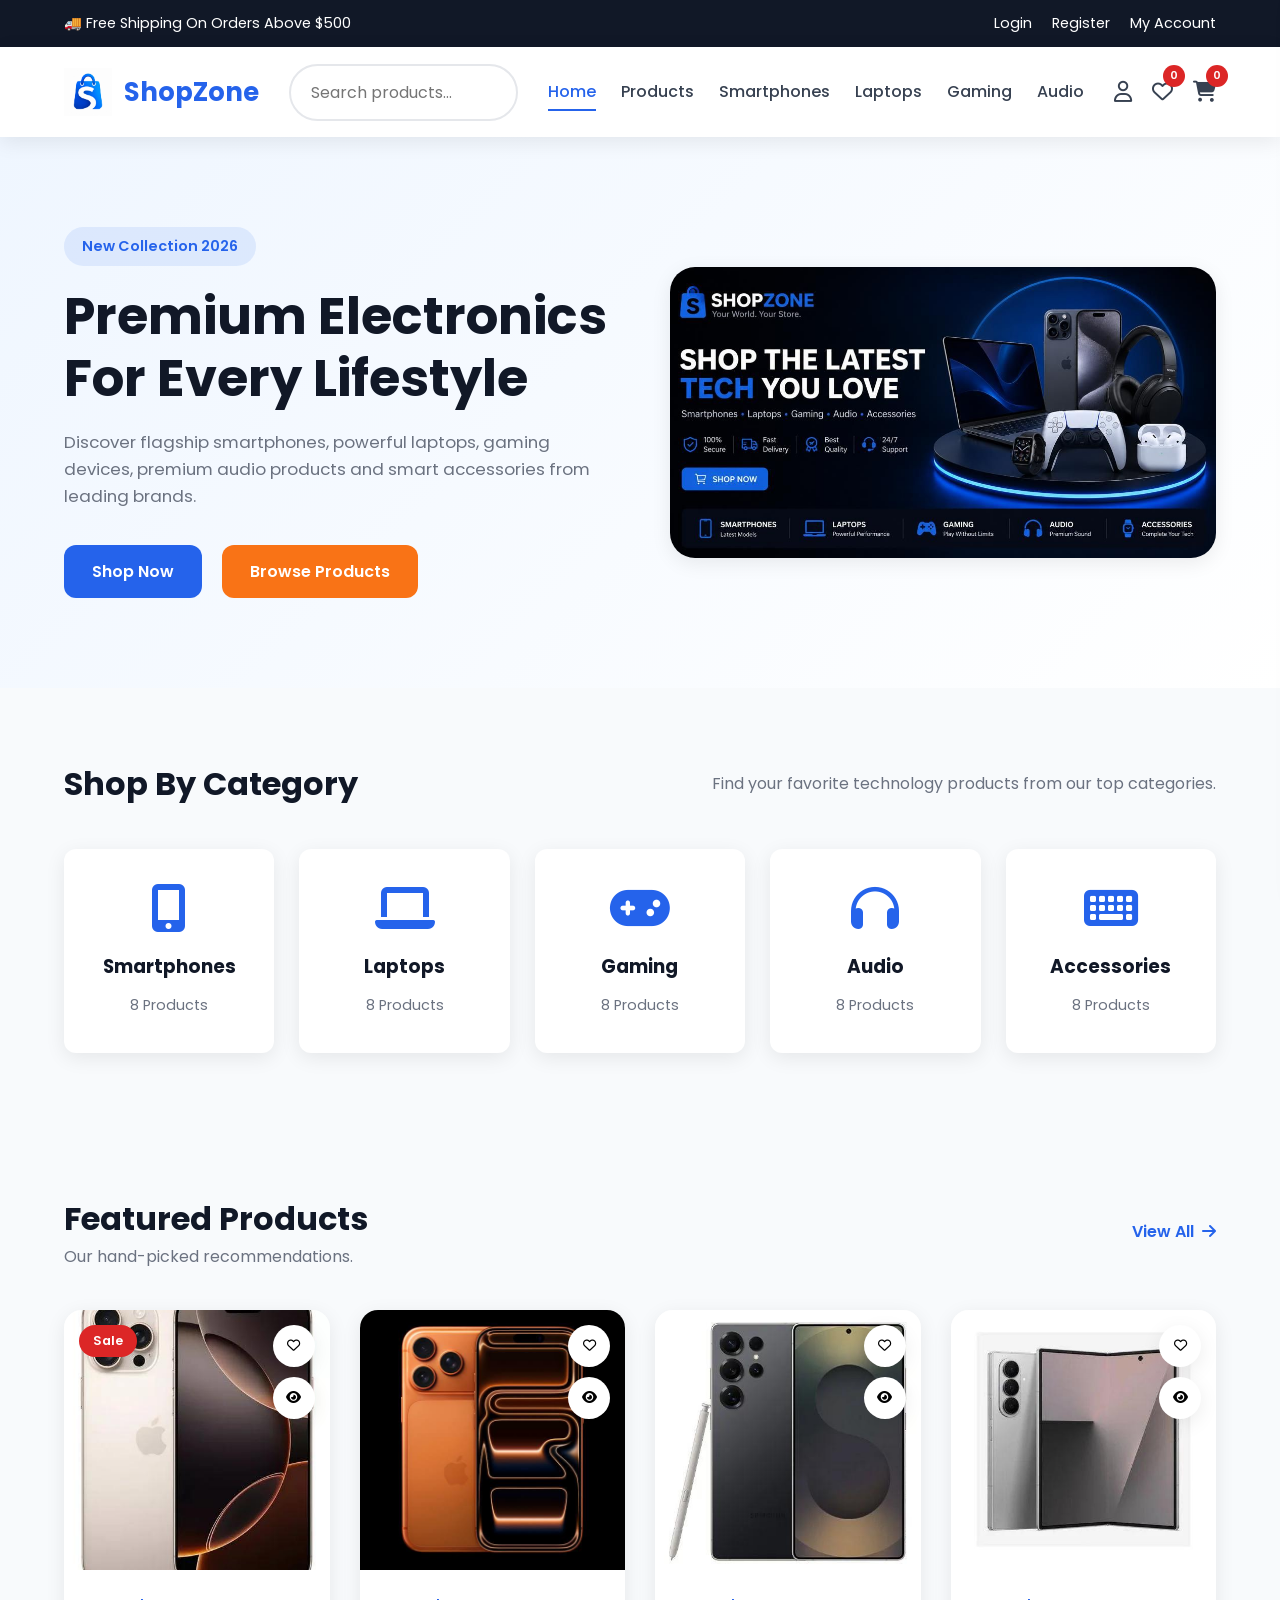
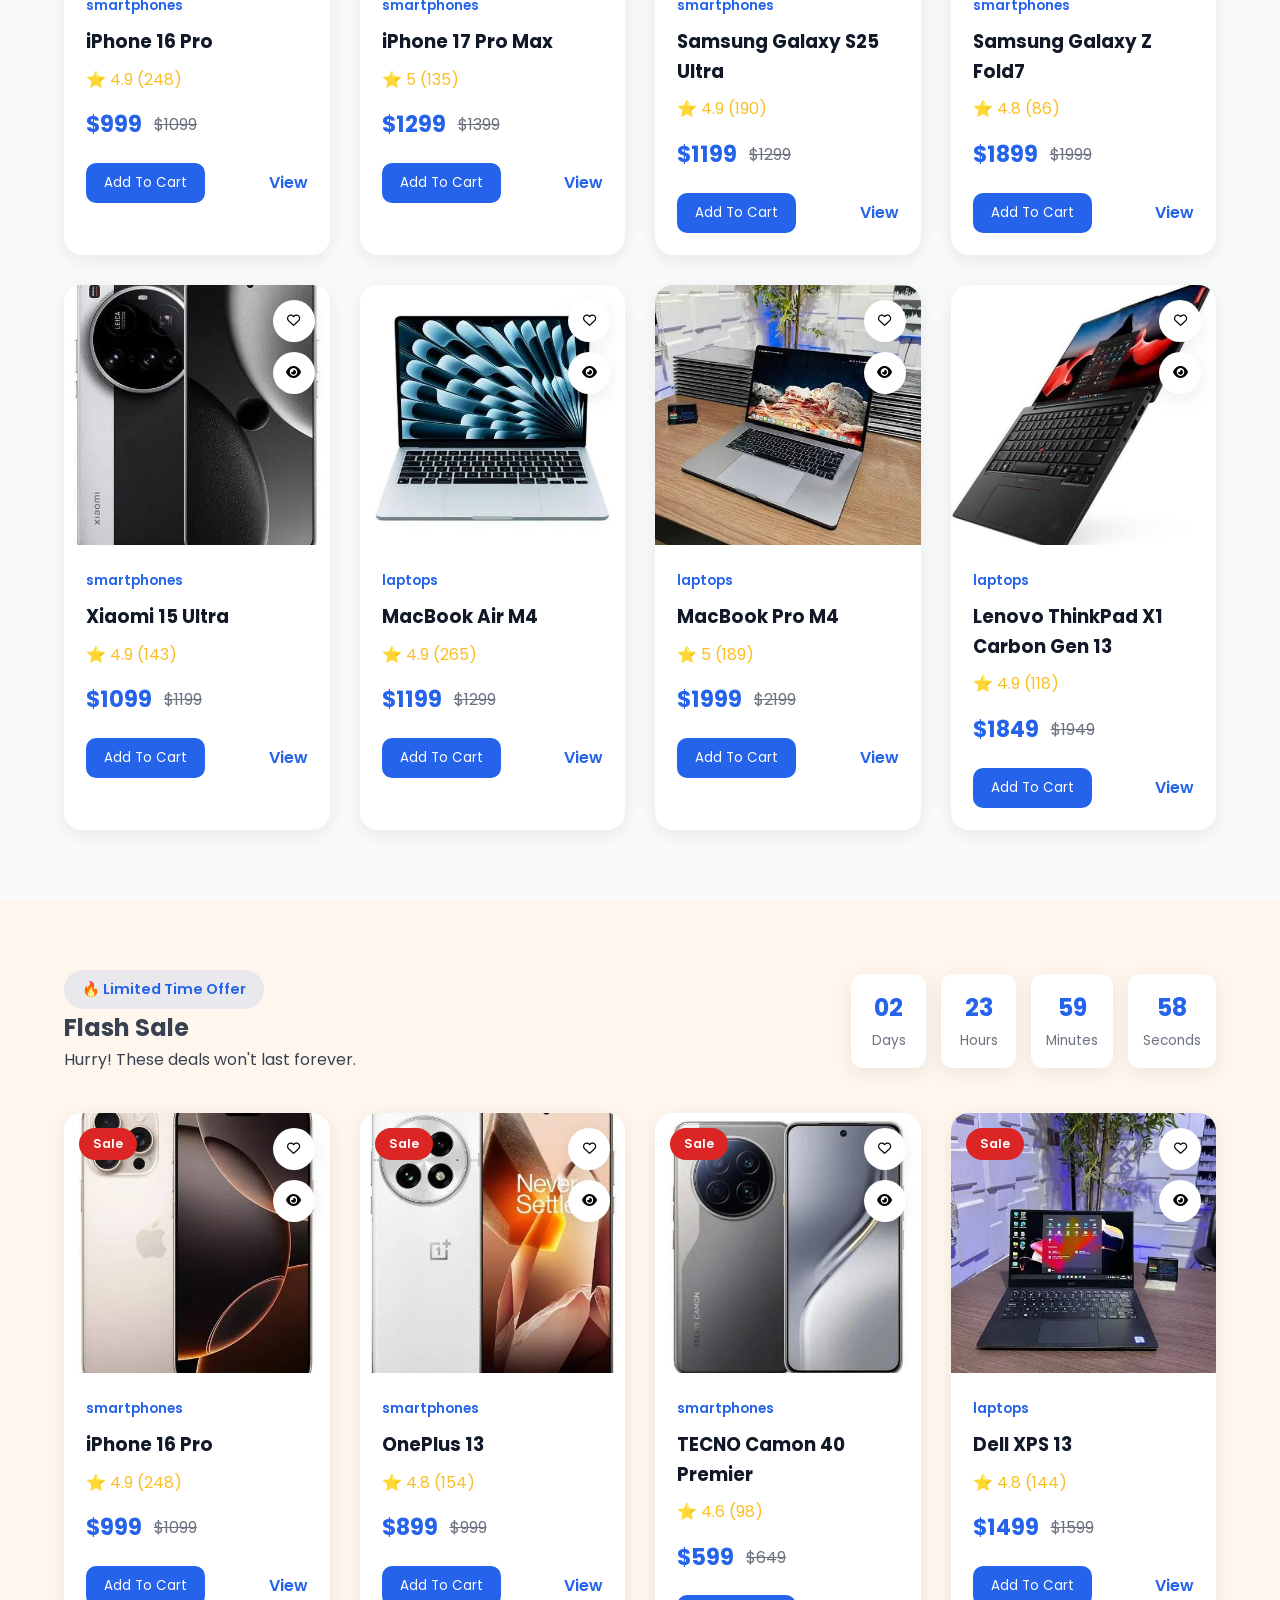
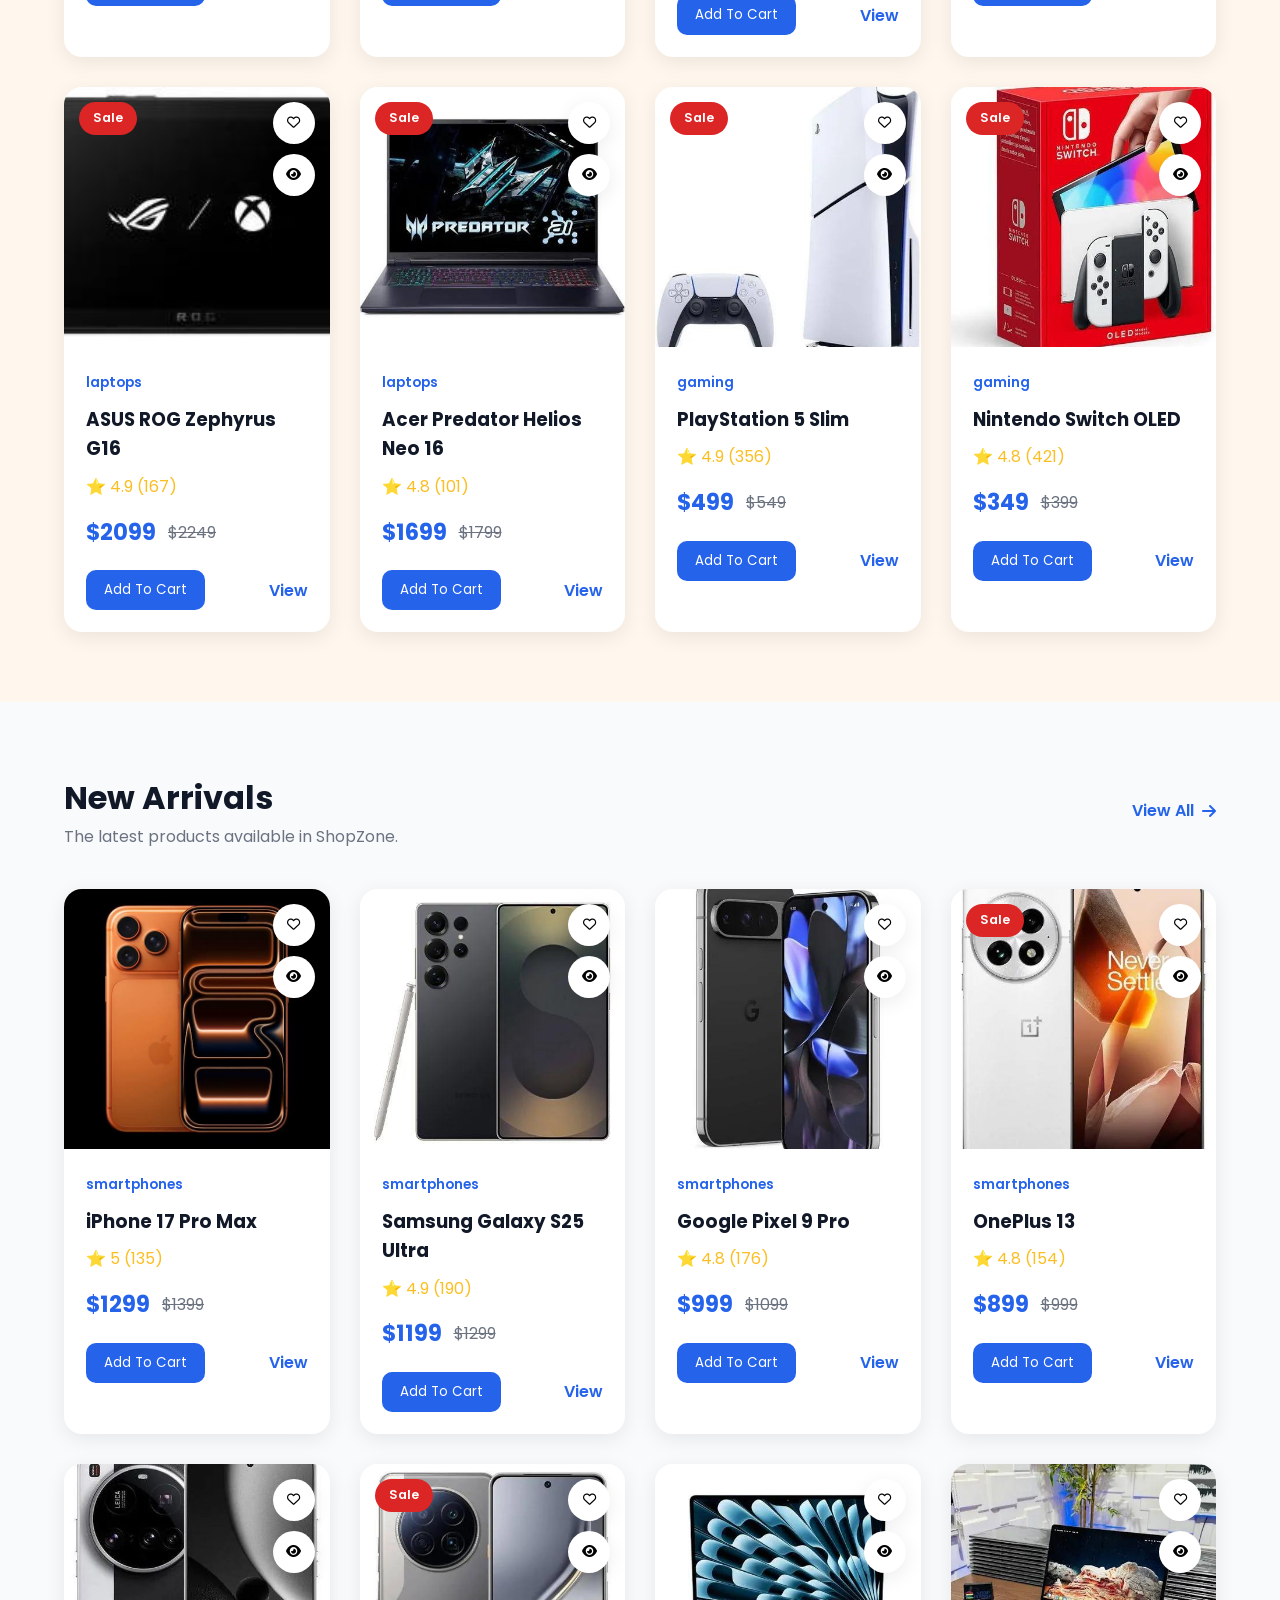
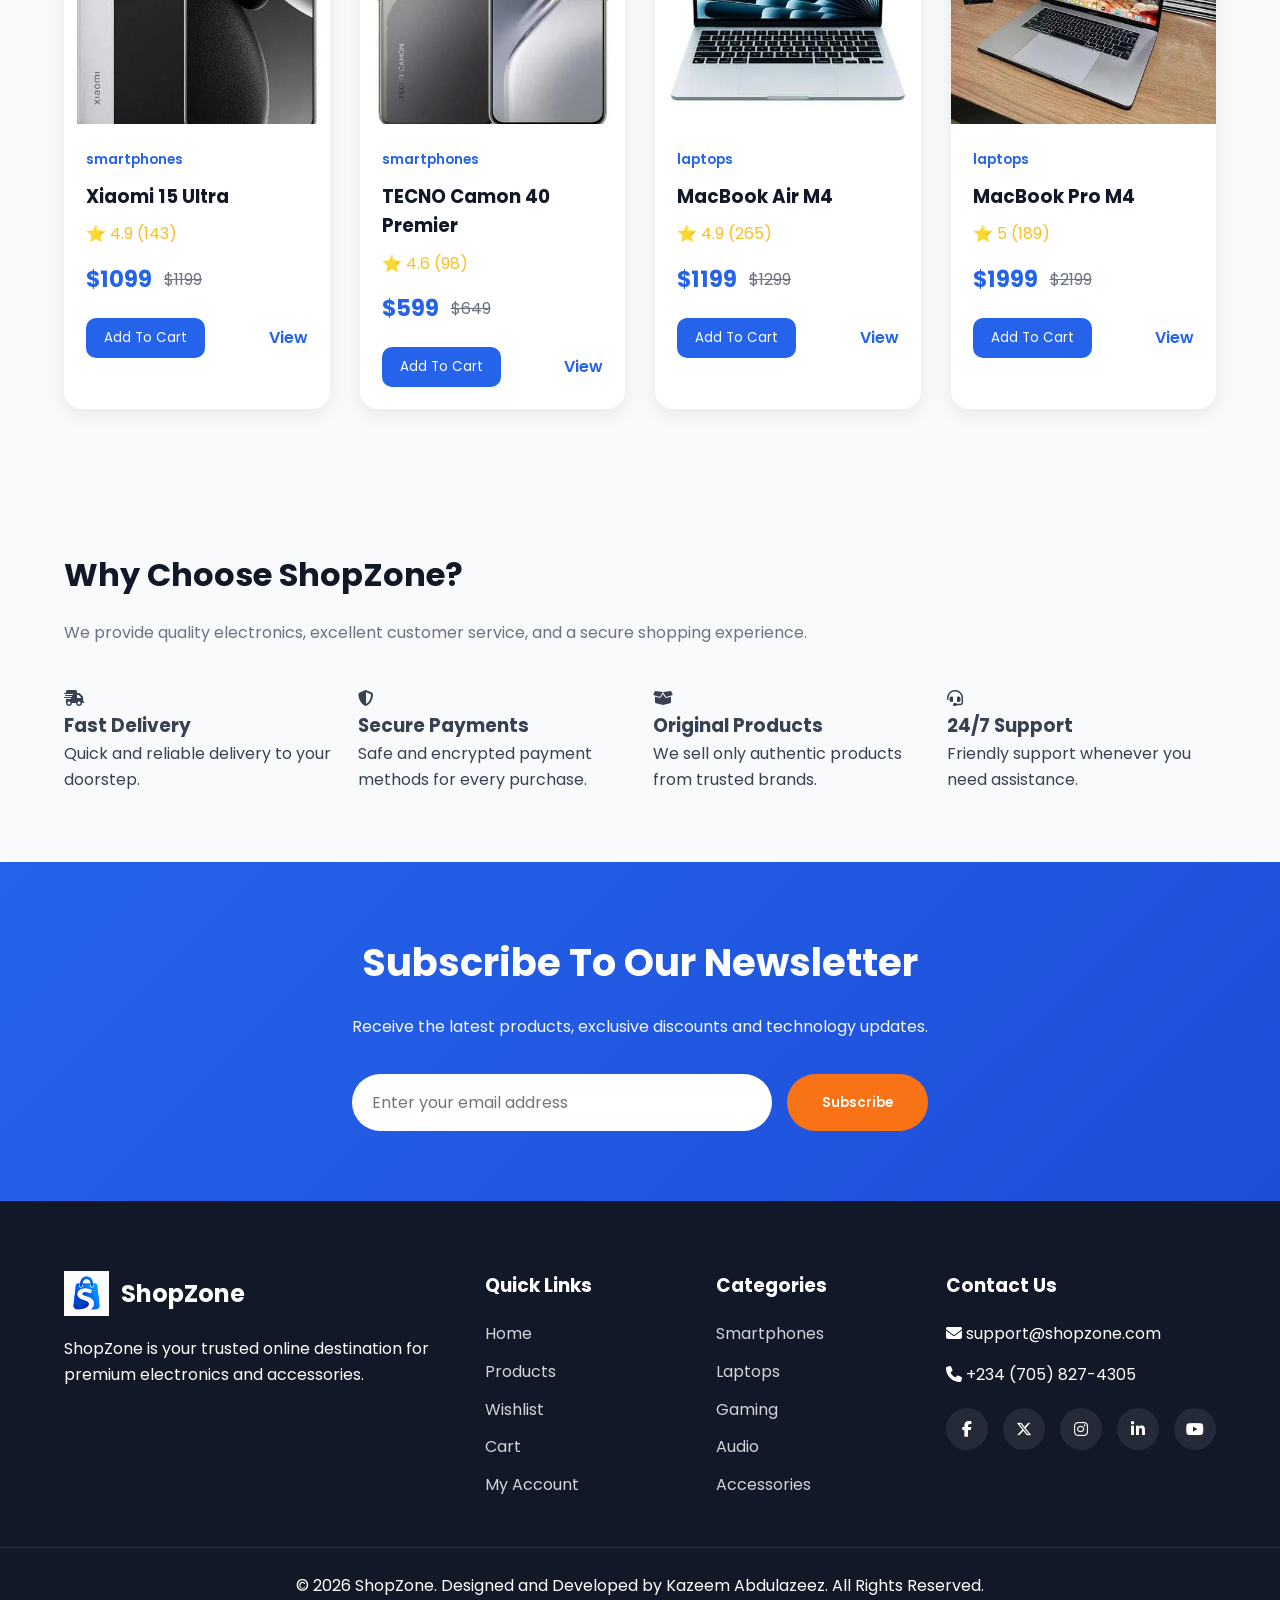
==== index.html @ b66550b3 "Initial commit" ====
<!DOCTYPE html>
<html lang="en">

<head>

    <!-- ===========================
            META TAGS
    ============================ -->

    <meta charset="UTF-8">

    <meta name="viewport"
        content="width=device-width, initial-scale=1.0">

    <meta name="description"
        content="ShopZone - Premium Electronics Store">

    <meta name="keywords"
        content="Electronics, Smartphones, Laptops, Gaming, Audio">

    <meta name="author"
        content="ShopZone">

    <title>

        ShopZone | Premium Electronics Store

    </title>

    <!-- ===========================
            FAVICON
    ============================ -->

    <link rel="icon"
        href="images/logo.png">

    <!-- ===========================
            GOOGLE FONTS
    ============================ -->

    <link rel="preconnect"
        href="https://fonts.googleapis.com">

    <link rel="preconnect"
        href="https://fonts.gstatic.com"
        crossorigin>

    <link href="https://fonts.googleapis.com/css2?family=Poppins:wght@300;400;500;600;700;800&display=swap"
        rel="stylesheet">

    <!-- ===========================
            FONT AWESOME
    ============================ -->

    <link rel="stylesheet"
        href="https://cdnjs.cloudflare.com/ajax/libs/font-awesome/6.7.1/css/all.min.css">

    <!-- ===========================
            CSS FILES
    ============================ -->

    <link rel="stylesheet"
        href="css/style.css">

    <link rel="stylesheet"
        href="css/responsive.css">

</head>

<body>

    <!-- ===========================
            PRELOADER
    ============================ -->

    <div class="preloader">

        <div class="loader"></div>

    </div>

    <!-- ===========================
            TOP BAR
    ============================ -->

    <section class="top-bar">

        <div class="container">

            <div class="top-bar-left">

                <p>

                    🚚 Free Shipping On Orders Above $500

                </p>

            </div>

            <div class="top-bar-right">

                <a href="login.html">

                    Login

                </a>

                <a href="register.html">

                    Register

                </a>

                <a href="profile.html">

                    My Account

                </a>

            </div>

        </div>

    </section>

    <!-- ===========================
            HEADER
    ============================ -->

    <header id="mainHeader">

        <div class="container">

            <!-- Logo -->

            <a href="index.html"
                class="logo">

                <img src="images/logo.png"
                    alt="ShopZone Logo">

                <span>

                    ShopZone

                </span>

            </a>

            <!-- Search -->

            <form id="searchForm"
                class="search-box">

                <input
                    type="search"
                    id="searchInput"
                    placeholder="Search products...">

                <button type="submit">

                    <i class="fas fa-search"></i>

                </button>

            </form>

            <!-- Navigation -->

            <nav id="navbar">

                <ul class="nav-links">

                    <li>

                        <a class="active"
                            href="index.html">

                            Home

                        </a>

                    </li>

                    <li>

                        <a href="products.html">

                            Products

                        </a>

                    </li>

                    <li>

                        <a href="products.html?category=smartphones">

                            Smartphones

                        </a>

                    </li>

                    <li>

                        <a href="products.html?category=laptops">

                            Laptops

                        </a>

                    </li>

                    <li>

                        <a href="products.html?category=gaming">

                            Gaming

                        </a>

                    </li>

                    <li>

                        <a href="products.html?category=audio">

                            Audio

                        </a>

                    </li>

                </ul>

            </nav>

            <!-- Header Icons -->

            <div class="header-icons">

                <a href="profile.html">

                    <i class="far fa-user"></i>

                </a>

                <a href="wishlist.html">

                    <i class="far fa-heart"></i>

                    <span id="wishlistCount">

                        0

                    </span>

                </a>

                <a href="cart.html"
                    class="cart-icon">

                    <i class="fas fa-shopping-cart"></i>

                    <span id="cartCount">

                        0

                    </span>

                </a>

            </div>

            <!-- Mobile Menu Button -->

            <button class="menu-toggle">

                <i class="fas fa-bars"></i>

            </button>

        </div>

    </header>

    <!-- ===========================
            MOBILE MENU
    ============================ -->

    <aside class="mobile-menu">

        <a href="index.html">Home</a>

        <a href="products.html">Products</a>

        <a href="wishlist.html">Wishlist</a>

        <a href="cart.html">Cart</a>

        <a href="profile.html">Profile</a>

    </aside>

    <!-- ===========================
            HERO SECTION
    ============================ -->

    <section class="hero">

        <div class="container hero-container">

            <div class="hero-content">

                <span class="hero-badge">

                    New Collection 2026

                </span>

                <h1>

                    Premium Electronics For Every Lifestyle

                </h1>

                <p>

                    Discover flagship smartphones,
                    powerful laptops, gaming devices,
                    premium audio products and
                    smart accessories from leading brands.

                </p>

                <div class="hero-buttons">

                    <a href="products.html"
                        class="btn btn-primary">

                        Shop Now

                    </a>

                    <a href="products.html"
                        class="btn btn-secondary">

                        Browse Products

                    </a>

                </div>

            </div>

            <div class="hero-image">

                <img
                    src="images/banner.jpg"
                    alt="ShopZone Banner">

            </div>

        </div>

    </section>

        <!-- ===========================
            SHOP CATEGORIES
    ============================ -->

    <section class="categories">

        <div class="container">

            <div class="section-header">

                <h2>Shop By Category</h2>

                <p>
                    Find your favorite technology products from our top categories.
                </p>

            </div>

            <div class="category-grid">

                <a href="products.html?category=smartphones" class="category-card">

                    <i class="fas fa-mobile-screen-button"></i>

                    <h3>Smartphones</h3>

                    <span>8 Products</span>

                </a>

                <a href="products.html?category=laptops" class="category-card">

                    <i class="fas fa-laptop"></i>

                    <h3>Laptops</h3>

                    <span>8 Products</span>

                </a>

                <a href="products.html?category=gaming" class="category-card">

                    <i class="fas fa-gamepad"></i>

                    <h3>Gaming</h3>

                    <span>8 Products</span>

                </a>

                <a href="products.html?category=audio" class="category-card">

                    <i class="fas fa-headphones"></i>

                    <h3>Audio</h3>

                    <span>8 Products</span>

                </a>

                <a href="products.html?category=accessories" class="category-card">

                    <i class="fas fa-keyboard"></i>

                    <h3>Accessories</h3>

                    <span>8 Products</span>

                </a>

            </div>

        </div>

    </section>

    <!-- ===========================
            FEATURED PRODUCTS
    ============================ -->

    <section class="featured-products">

        <div class="container">

            <div class="section-header">

                <div>

                    <h2>Featured Products</h2>

                    <p>
                        Our hand-picked recommendations.
                    </p>

                </div>

                <a href="products.html" class="view-all">

                    View All

                    <i class="fas fa-arrow-right"></i>

                </a>

            </div>

            <div class="products-grid" id="featuredProducts">

                <!-- products.js loads 8 featured products -->

            </div>

        </div>

    </section>

    <!-- ===========================
            FLASH SALE
    ============================ -->

    <section class="flash-sale">

        <div class="container">

            <div class="flash-header">

                <div>

                    <span class="sale-badge">

                        🔥 Limited Time Offer

                    </span>

                    <h2>Flash Sale</h2>

                    <p>
                        Hurry! These deals won't last forever.
                    </p>

                </div>

                <div class="countdown">

                    <div class="time-box">

                        <h3 id="days">00</h3>

                        <span>Days</span>

                    </div>

                    <div class="time-box">

                        <h3 id="hours">00</h3>

                        <span>Hours</span>

                    </div>

                    <div class="time-box">

                        <h3 id="minutes">00</h3>

                        <span>Minutes</span>

                    </div>

                    <div class="time-box">

                        <h3 id="seconds">00</h3>

                        <span>Seconds</span>

                    </div>

                </div>

            </div>

            <div class="products-grid" id="flashProducts">

                <!-- products.js loads 4 flash sale products -->

            </div>

        </div>

    </section>

    <!-- ===========================
            NEW ARRIVALS
    ============================ -->

    <section class="new-arrivals">

        <div class="container">

            <div class="section-header">

                <div>

                    <h2>New Arrivals</h2>

                    <p>
                        The latest products available in ShopZone.
                    </p>

                </div>

                <a href="products.html" class="view-all">

                    View All

                    <i class="fas fa-arrow-right"></i>

                </a>

            </div>

            <div class="products-grid" id="newArrivalProducts">

                <!-- products.js loads 4 new arrival products -->

            </div>

        </div>

    </section>

        <!-- ===========================
            WHY CHOOSE SHOPZONE
    ============================ -->

    <section class="why-choose">

        <div class="container">

            <div class="section-header">

                <h2>Why Choose ShopZone?</h2>

                <p>
                    We provide quality electronics, excellent customer service,
                    and a secure shopping experience.
                </p>

            </div>

            <div class="features-grid">

                <div class="feature-card">

                    <i class="fas fa-truck-fast"></i>

                    <h3>Fast Delivery</h3>

                    <p>
                        Quick and reliable delivery to your doorstep.
                    </p>

                </div>

                <div class="feature-card">

                    <i class="fas fa-shield-halved"></i>

                    <h3>Secure Payments</h3>

                    <p>
                        Safe and encrypted payment methods for every purchase.
                    </p>

                </div>

                <div class="feature-card">

                    <i class="fas fa-box-open"></i>

                    <h3>Original Products</h3>

                    <p>
                        We sell only authentic products from trusted brands.
                    </p>

                </div>

                <div class="feature-card">

                    <i class="fas fa-headset"></i>

                    <h3>24/7 Support</h3>

                    <p>
                        Friendly support whenever you need assistance.
                    </p>

                </div>

            </div>

        </div>

    </section>

    <!-- ===========================
            NEWSLETTER
    ============================ -->

    <section class="newsletter">

        <div class="container">

            <div class="newsletter-content">

                <h2>

                    Subscribe To Our Newsletter

                </h2>

                <p>

                    Receive the latest products,
                    exclusive discounts and technology updates.

                </p>

                <form
                    id="newsletterForm"
                    class="newsletter-form">

                    <input
                        type="email"
                        placeholder="Enter your email address"
                        required>

                    <button type="submit">

                        Subscribe

                    </button>

                </form>

            </div>

        </div>

    </section>

    <!-- ===========================
            FOOTER
    ============================ -->

    <footer id="mainFooter">

        <div class="container footer-grid">

            <div class="footer-about">

                <a href="index.html"
                    class="footer-logo">

                    <img
                        src="images/logo.png"
                        alt="ShopZone Logo">

                    <span>

                        ShopZone

                    </span>

                </a>

                <p>

                    ShopZone is your trusted online destination
                    for premium electronics and accessories.

                </p>

            </div>

            <div class="footer-links">

                <h3>

                    Quick Links

                </h3>

                <ul>

                    <li><a href="index.html">Home</a></li>

                    <li><a href="products.html">Products</a></li>

                    <li><a href="wishlist.html">Wishlist</a></li>

                    <li><a href="cart.html">Cart</a></li>

                    <li><a href="profile.html">My Account</a></li>

                </ul>

            </div>

            <div class="footer-links">

                <h3>

                    Categories

                </h3>

                <ul>

                    <li><a href="products.html?category=smartphones">Smartphones</a></li>

                    <li><a href="products.html?category=laptops">Laptops</a></li>

                    <li><a href="products.html?category=gaming">Gaming</a></li>

                    <li><a href="products.html?category=audio">Audio</a></li>

                    <li><a href="products.html?category=accessories">Accessories</a></li>

                </ul>

            </div>

            <div class="footer-contact">

                <h3>

                    Contact Us

                </h3>

                <p>

                    <i class="fas fa-envelope"></i>

                    support@shopzone.com

                </p>

                <p>

                    <i class="fas fa-phone"></i>

                    +234 (705) 827-4305

                </p>

                <div class="social-links">

                    <a href="#"><i class="fab fa-facebook-f"></i></a>

                    <a href="#"><i class="fab fa-x-twitter"></i></a>

                    <a href="#"><i class="fab fa-instagram"></i></a>

                    <a href="#"><i class="fab fa-linkedin-in"></i></a>

                    <a href="#"><i class="fab fa-youtube"></i></a>

                </div>

            </div>

        </div>

        <div class="footer-bottom">

            <p>

    &copy; 2026 ShopZone. Designed and Developed by Kazeem Abdulazeez. All Rights Reserved.

            </p>

        </div>

    </footer>

    <!-- ===========================
            BACK TO TOP
    ============================ -->

    <button id="backToTop"
        title="Back to Top">

        <i class="fas fa-arrow-up"></i>

    </button>

    <!-- ===========================
            JAVASCRIPT
    ============================ -->

    <script src="js/products.js"></script>

    <script src="js/app.js"></script>

    <script src="js/cart.js"></script>

    <script src="js/auth.js"></script>

</body>

</html>
---- css/style.css ----
/*==================================================
                GOOGLE FONT
==================================================*/

@import url('https://fonts.googleapis.com/css2?family=Poppins:wght@300;400;500;600;700;800&display=swap');


/*==================================================
                CSS VARIABLES
==================================================*/

:root{

    --primary:#2563eb;
    --primary-dark:#1d4ed8;
    --secondary:#f97316;
    --success:#16a34a;
    --danger:#dc2626;
    --warning:#facc15;

    --white:#ffffff;
    --black:#111827;

    --text:#374151;
    --text-light:#6b7280;

    --bg:#f8fafc;
    --card:#ffffff;

    --border:#e5e7eb;

    --shadow:0 5px 20px rgba(0,0,0,.08);

    --radius:12px;

    --transition:.3s ease;

}


/*==================================================
                RESET
==================================================*/

*{

    margin:0;

    padding:0;

    box-sizing:border-box;

}

html{

    scroll-behavior:smooth;

}

body{

    font-family:'Poppins',sans-serif;

    background:var(--bg);

    color:var(--text);

    line-height:1.6;

    overflow-x:hidden;

}

img{

    max-width:100%;

    display:block;

}

a{

    text-decoration:none;

    color:inherit;

}

ul{

    list-style:none;

}

button{

    cursor:pointer;

    border:none;

    outline:none;

    font-family:inherit;

}

input,
textarea,
select{

    font-family:inherit;

    outline:none;

}

table{

    width:100%;

    border-collapse:collapse;

}


/*==================================================
                CONTAINER
==================================================*/

.container{

    width:90%;

    max-width:1300px;

    margin:auto;

}


/*==================================================
                SECTION
==================================================*/

section{

    padding:70px 0;

}


/*==================================================
            SECTION HEADER
==================================================*/

.section-header{

    display:flex;

    justify-content:space-between;

    align-items:center;

    gap:20px;

    margin-bottom:40px;

    flex-wrap:wrap;

}

.section-header h2{

    font-size:2rem;

    color:var(--black);

}

.section-header p{

    color:var(--text-light);

}


/*==================================================
                BUTTONS
==================================================*/

.btn{

    display:inline-flex;

    align-items:center;

    justify-content:center;

    gap:10px;

    padding:14px 28px;

    border-radius:var(--radius);

    transition:var(--transition);

    font-weight:600;

}

.btn-primary{

    background:var(--primary);

    color:var(--white);

}

.btn-primary:hover{

    background:var(--primary-dark);

}

.btn-secondary{

    background:var(--secondary);

    color:var(--white);

}

.btn-secondary:hover{

    opacity:.9;

}

.btn-success{

    background:var(--success);

    color:var(--white);

}

.btn-danger{

    background:var(--danger);

    color:var(--white);

}


/*==================================================
                BADGES
==================================================*/

.hero-badge,
.sale-badge{

    display:inline-block;

    background:rgba(37,99,235,.1);

    color:var(--primary);

    padding:8px 18px;

    border-radius:50px;

    font-size:.9rem;

    font-weight:600;

}


/*==================================================
                PRODUCT GRID
==================================================*/

.products-grid{

    display:grid;

    grid-template-columns:repeat(4,1fr);

    gap:30px;

}


/*==================================================
                CATEGORY GRID
==================================================*/

.category-grid{

    display:grid;

    grid-template-columns:repeat(5,1fr);

    gap:25px;

}


/*==================================================
                FEATURES GRID
==================================================*/

.features-grid{

    display:grid;

    grid-template-columns:repeat(4,1fr);

    gap:25px;

}

/*==================================================
                PRELOADER
==================================================*/

.preloader{

    position:fixed;

    inset:0;

    background:var(--white);

    display:flex;

    justify-content:center;

    align-items:center;

    z-index:9999;

}

.loader{

    width:55px;

    height:55px;

    border:5px solid var(--border);

    border-top:5px solid var(--primary);

    border-radius:50%;

    animation:spin 1s linear infinite;

}

@keyframes spin{

    100%{

        transform:rotate(360deg);

    }

}


/*==================================================
                TOP BAR
==================================================*/

.top-bar{

    background:var(--black);

    color:var(--white);

    padding:12px 0;

    font-size:.9rem;

}

.top-bar .container{

    display:flex;

    justify-content:space-between;

    align-items:center;

    flex-wrap:wrap;

    gap:15px;

}

.top-bar-right{

    display:flex;

    gap:20px;

}

.top-bar-right a{

    transition:.3s;

}

.top-bar-right a:hover{

    color:var(--secondary);

}


/*==================================================
                HEADER
==================================================*/

#mainHeader{

    background:var(--white);

    box-shadow:var(--shadow);

    position:sticky;

    top:0;

    z-index:1000;

}

#mainHeader .container{

    display:flex;

    justify-content:space-between;

    align-items:center;

    min-height:90px;

    gap:30px;

}


/*==================================================
                LOGO
==================================================*/

.logo{

    display:flex;

    align-items:center;

    gap:12px;

    font-size:1.6rem;

    font-weight:700;

    color:var(--primary);

}

.logo img{

    width:48px;

    height:48px;

    object-fit:contain;

}


/*==================================================
                SEARCH BOX
==================================================*/

.search-box{

    flex:1;

    max-width:520px;

    display:flex;

    align-items:center;

    border:2px solid var(--border);

    border-radius:50px;

    overflow:hidden;

    background:var(--white);

}

.search-box input{

    flex:1;

    padding:14px 20px;

    border:none;

    background:transparent;

    font-size:1rem;

}

.search-box button{

    width:60px;

    height:52px;

    background:var(--primary);

    color:var(--white);

    font-size:1rem;

    transition:var(--transition);

}

.search-box button:hover{

    background:var(--primary-dark);

}


/*==================================================
                NAVIGATION
==================================================*/

#navbar{

    display:flex;

}

.nav-links{

    display:flex;

    align-items:center;

    gap:25px;

}

.nav-links li a{

    position:relative;

    font-weight:500;

    transition:var(--transition);

}

.nav-links li a:hover,

.nav-links li a.active{

    color:var(--primary);

}

.nav-links li a.active::after,

.nav-links li a:hover::after{

    content:"";

    position:absolute;

    left:0;

    bottom:-8px;

    width:100%;

    height:2px;

    background:var(--primary);

}


/*==================================================
                HEADER ICONS
==================================================*/

.header-icons{

    display:flex;

    align-items:center;

    gap:20px;

}

.header-icons a{

    position:relative;

    font-size:1.3rem;

    transition:var(--transition);

}

.header-icons a:hover{

    color:var(--primary);

}

#wishlistCount,

#cartCount{

    position:absolute;

    top:-10px;

    right:-12px;

    width:22px;

    height:22px;

    border-radius:50%;

    background:var(--danger);

    color:var(--white);

    display:flex;

    justify-content:center;

    align-items:center;

    font-size:.7rem;

    font-weight:600;

}


/*==================================================
                MOBILE MENU BUTTON
==================================================*/

.menu-toggle{

    display:none;

    background:none;

    font-size:1.7rem;

    color:var(--black);

}


/*==================================================
                MOBILE MENU
==================================================*/

.mobile-menu{

    position:fixed;

    top:0;

    right:-320px;

    width:300px;

    height:100vh;

    background:var(--white);

    box-shadow:-5px 0 20px rgba(0,0,0,.1);

    padding:90px 30px;

    display:flex;

    flex-direction:column;

    gap:20px;

    transition:.4s;

    z-index:2000;

}

.mobile-menu.active{

    right:0;

}

.mobile-menu a{

    padding:14px;

    border-radius:10px;

    font-weight:500;

    transition:var(--transition);

}

.mobile-menu a:hover{

    background:var(--primary);

    color:var(--white);

}


/*==================================================
                PAGE HEADER
==================================================*/

.page-header{

    background:linear-gradient(135deg,var(--primary),var(--primary-dark));

    color:var(--white);

    text-align:center;

    padding:90px 0;

}

.page-header h1{

    font-size:3rem;

    margin-bottom:15px;

}

.page-header p{

    max-width:700px;

    margin:auto;

    opacity:.95;

}

/*==================================================
                    HERO SECTION
==================================================*/

.hero{

    background:linear-gradient(135deg,#eff6ff,#ffffff);

    padding:90px 0;

}

.hero-container{

    display:grid;

    grid-template-columns:repeat(2,1fr);

    align-items:center;

    gap:60px;

}

.hero-content h1{

    font-size:3.2rem;

    color:var(--black);

    line-height:1.2;

    margin:20px 0;

}

.hero-content p{

    color:var(--text-light);

    font-size:1.05rem;

    margin-bottom:35px;

}

.hero-buttons{

    display:flex;

    gap:20px;

    flex-wrap:wrap;

}

.hero-image img{

    width:100%;

    border-radius:25px;

    box-shadow:var(--shadow);

}


/*==================================================
                CATEGORY CARDS
==================================================*/

.category-card{

    background:var(--white);

    padding:35px 20px;

    text-align:center;

    border-radius:var(--radius);

    box-shadow:var(--shadow);

    transition:var(--transition);

}

.category-card:hover{

    transform:translateY(-10px);

}

.category-card i{

    font-size:3rem;

    color:var(--primary);

    margin-bottom:20px;

}

.category-card h3{

    color:var(--black);

    margin-bottom:10px;

}

.category-card span{

    color:var(--text-light);

    font-size:.9rem;

}


/*==================================================
                PRODUCT CARD
==================================================*/

.product-card{

    background:var(--white);

    border-radius:18px;

    overflow:hidden;

    box-shadow:var(--shadow);

    transition:var(--transition);

    position:relative;

}

.product-card:hover{

    transform:translateY(-8px);

}

.product-image{

    position:relative;

    overflow:hidden;

}

.product-image img{

    width:100%;

    height:260px;

    object-fit:cover;

    transition:.4s;

}

.product-card:hover .product-image img{

    transform:scale(1.08);

}


/*==================================================
                PRODUCT BADGES
==================================================*/

.product-badge{

    position:absolute;

    top:15px;

    left:15px;

    background:var(--danger);

    color:var(--white);

    padding:6px 14px;

    border-radius:50px;

    font-size:.8rem;

    font-weight:600;

}

.discount-badge{

    background:var(--secondary);

}


/*==================================================
                PRODUCT ACTIONS
==================================================*/

.product-actions{

    position:absolute;

    top:15px;

    right:15px;

    display:flex;

    flex-direction:column;

    gap:10px;

}

.product-actions button{

    width:42px;

    height:42px;

    border-radius:50%;

    background:var(--white);

    box-shadow:var(--shadow);

    transition:var(--transition);

}

.product-actions button:hover{

    background:var(--primary);

    color:var(--white);

}


/*==================================================
                PRODUCT CONTENT
==================================================*/

.product-content{

    padding:22px;

}

.product-category{

    color:var(--primary);

    font-size:.85rem;

    font-weight:600;

}

.product-title{

    margin:10px 0;

    font-size:1.15rem;

    color:var(--black);

}

.product-rating{

    display:flex;

    align-items:center;

    gap:4px;

    color:#fbbf24;

    margin-bottom:15px;

}

.product-price{

    display:flex;

    align-items:center;

    gap:12px;

    margin-bottom:20px;

}

.current-price{

    font-size:1.4rem;

    font-weight:700;

    color:var(--primary);

}

.old-price{

    color:var(--text-light);

    text-decoration:line-through;

}

.product-footer{

    display:flex;

    justify-content:space-between;

    align-items:center;

}

.add-cart{

    padding:10px 18px;

    border-radius:10px;

    background:var(--primary);

    color:var(--white);

    transition:var(--transition);

}

.add-cart:hover{

    background:var(--primary-dark);

}

.view-product{

    color:var(--primary);

    font-weight:600;

}


/*==================================================
                FLASH SALE
==================================================*/

.flash-sale{

    background:#fff7ed;

}

.flash-header{

    display:flex;

    justify-content:space-between;

    align-items:center;

    margin-bottom:40px;

    gap:20px;

    flex-wrap:wrap;

}

.countdown{

    display:flex;

    gap:15px;

}

.time-box{

    background:var(--white);

    min-width:75px;

    padding:15px;

    border-radius:12px;

    text-align:center;

    box-shadow:var(--shadow);

}

.time-box h3{

    color:var(--primary);

    font-size:1.5rem;

}

.time-box span{

    font-size:.85rem;

    color:var(--text-light);

}


/*==================================================
                VIEW ALL LINK
==================================================*/

.view-all{

    display:flex;

    align-items:center;

    gap:8px;

    color:var(--primary);

    font-weight:600;

    transition:var(--transition);

}

.view-all:hover{

    gap:14px;

}

/*==================================================
                PRODUCT DETAILS
==================================================*/

.product-layout{

    display:grid;

    grid-template-columns:1fr 1fr;

    gap:60px;

    align-items:start;

}

.product-gallery{

    display:flex;

    flex-direction:column;

    gap:20px;

}

.main-image{

    background:var(--white);

    padding:25px;

    border-radius:var(--radius);

    box-shadow:var(--shadow);

}

.main-image img{

    width:100%;

    height:500px;

    object-fit:contain;

}

.thumbnail-gallery{

    display:flex;

    gap:15px;

    flex-wrap:wrap;

}

.thumbnail-gallery img{

    width:90px;

    height:90px;

    object-fit:cover;

    border:2px solid var(--border);

    border-radius:10px;

    cursor:pointer;

    transition:var(--transition);

}

.thumbnail-gallery img:hover{

    border-color:var(--primary);

}

.product-info h1{

    font-size:2.5rem;

    color:var(--black);

    margin-bottom:15px;

}

.product-meta{

    margin:20px 0;

}

.product-meta p{

    margin:8px 0;

}

.quantity-selector{

    margin:30px 0;

}

.quantity-selector input{

    width:100px;

    padding:12px;

    border:1px solid var(--border);

    border-radius:8px;

    margin-top:10px;

}

.product-buttons{

    display:flex;

    gap:15px;

    flex-wrap:wrap;

    margin-top:30px;

}


/*==================================================
                SPECIFICATIONS
==================================================*/

.product-specifications table{

    background:var(--white);

    border-radius:var(--radius);

    overflow:hidden;

    box-shadow:var(--shadow);

}

.product-specifications td{

    padding:18px;

    border-bottom:1px solid var(--border);

}

.product-specifications tr:last-child td{

    border-bottom:none;

}


/*==================================================
                FORMS
==================================================*/

.auth-card,
.checkout-form,
.profile-content{

    background:var(--white);

    padding:40px;

    border-radius:var(--radius);

    box-shadow:var(--shadow);

}

.form-group{

    display:flex;

    flex-direction:column;

    margin-bottom:20px;

}

.form-group label{

    margin-bottom:8px;

    font-weight:600;

}

.form-group input,
.form-group textarea,
.form-group select{

    padding:14px;

    border:1px solid var(--border);

    border-radius:10px;

    transition:var(--transition);

}

.form-group input:focus,
.form-group textarea:focus,
.form-group select:focus{

    border-color:var(--primary);

}

.form-row{

    display:grid;

    grid-template-columns:repeat(2,1fr);

    gap:20px;

}

.auth-page{

    padding:80px 0;

}

.auth-card{

    max-width:500px;

    margin:auto;

}

.auth-card h1{

    text-align:center;

    margin-bottom:10px;

}

.auth-card p{

    text-align:center;

    color:var(--text-light);

    margin-bottom:30px;

}

.auth-links{

    margin-top:25px;

    text-align:center;

}


/*==================================================
                CART PAGE
==================================================*/

.cart-layout{

    display:grid;

    grid-template-columns:2fr 1fr;

    gap:35px;

}

.cart-items{

    background:var(--white);

    padding:30px;

    border-radius:var(--radius);

    box-shadow:var(--shadow);

}

.cart-item{

    display:flex;

    align-items:center;

    gap:20px;

    padding:20px 0;

    border-bottom:1px solid var(--border);

}

.cart-item:last-child{

    border-bottom:none;

}

.cart-item img{

    width:110px;

    height:110px;

    object-fit:cover;

    border-radius:10px;

}

.cart-summary,
.order-summary{

    background:var(--white);

    padding:30px;

    border-radius:var(--radius);

    box-shadow:var(--shadow);

    height:fit-content;

}

.summary-row{

    display:flex;

    justify-content:space-between;

    margin:18px 0;

}

.summary-row.total{

    font-size:1.2rem;

    font-weight:700;

}


/*==================================================
                CHECKOUT
==================================================*/

.checkout-layout{

    display:grid;

    grid-template-columns:2fr 1fr;

    gap:35px;

}

.payment-method{

    display:flex;

    flex-direction:column;

    gap:15px;

    margin-top:20px;

}

.payment-method label{

    display:flex;

    align-items:center;

    gap:10px;

}


/*==================================================
                EMPTY STATE
==================================================*/

.empty-state{

    text-align:center;

    padding:70px 30px;

}

.empty-state i{

    font-size:4rem;

    color:var(--primary);

    margin-bottom:20px;

}

.empty-state h2{

    margin-bottom:15px;

}

.empty-state p{

    color:var(--text-light);

    margin-bottom:25px;

}

/*==================================================
                NEWSLETTER
==================================================*/

.newsletter{

    background:linear-gradient(135deg,var(--primary),var(--primary-dark));

    color:var(--white);

    text-align:center;

}

.newsletter-content{

    max-width:700px;

    margin:auto;

}

.newsletter h2{

    font-size:2.4rem;

    margin-bottom:20px;

}

.newsletter p{

    margin-bottom:35px;

    opacity:.95;

}

.newsletter-form{

    display:flex;

    justify-content:center;

    gap:15px;

    flex-wrap:wrap;

}

.newsletter-form input{

    width:420px;

    max-width:100%;

    padding:16px 20px;

    border:none;

    border-radius:50px;

    font-size:1rem;

}

.newsletter-form button{

    padding:16px 35px;

    background:var(--secondary);

    color:var(--white);

    border-radius:50px;

    font-weight:600;

    transition:var(--transition);

}

.newsletter-form button:hover{

    opacity:.9;

}


/*==================================================
                    PROFILE
==================================================*/

.profile-layout{

    display:grid;

    grid-template-columns:300px 1fr;

    gap:35px;

}

.profile-sidebar{

    background:var(--white);

    border-radius:var(--radius);

    box-shadow:var(--shadow);

    padding:30px;

    height:fit-content;

}

.profile-avatar{

    text-align:center;

    margin-bottom:30px;

}

.profile-avatar i{

    font-size:6rem;

    color:var(--primary);

    margin-bottom:15px;

}

.profile-avatar h2{

    margin-bottom:8px;

}

.profile-avatar p{

    color:var(--text-light);

}

.profile-menu{

    display:flex;

    flex-direction:column;

    gap:10px;

}

.profile-menu a,
.profile-menu button{

    width:100%;

    padding:14px 18px;

    display:flex;

    align-items:center;

    gap:12px;

    border-radius:10px;

    background:transparent;

    transition:var(--transition);

}

.profile-menu a:hover,
.profile-menu button:hover,
.profile-menu .active{

    background:var(--primary);

    color:var(--white);

}


/*==================================================
                    FOOTER
==================================================*/

#mainFooter{

    background:var(--black);

    color:var(--white);

    padding-top:70px;

}

.footer-grid{

    display:grid;

    grid-template-columns:2fr 1fr 1fr 1fr;

    gap:40px;

}

.footer-logo{

    display:flex;

    align-items:center;

    gap:12px;

    margin-bottom:20px;

    font-size:1.5rem;

    font-weight:700;

}

.footer-logo img{

    width:45px;

}

.footer-links h3,
.footer-contact h3{

    margin-bottom:20px;

}

.footer-links ul{

    display:flex;

    flex-direction:column;

    gap:12px;

}

.footer-links a{

    color:#d1d5db;

    transition:var(--transition);

}

.footer-links a:hover{

    color:var(--secondary);

}

.footer-contact p{

    margin-bottom:15px;

}

.social-links{

    display:flex;

    gap:15px;

    margin-top:20px;

}

.social-links a{

    width:42px;

    height:42px;

    border-radius:50%;

    background:rgba(255,255,255,.08);

    display:flex;

    justify-content:center;

    align-items:center;

    transition:var(--transition);

}

.social-links a:hover{

    background:var(--primary);

}

.footer-bottom{

    border-top:1px solid rgba(255,255,255,.1);

    text-align:center;

    padding:25px 0;

    margin-top:50px;

}


/*==================================================
                BACK TO TOP
==================================================*/

#backToTop{

    position:fixed;

    right:25px;

    bottom:25px;

    width:55px;

    height:55px;

    border-radius:50%;

    background:var(--primary);

    color:var(--white);

    box-shadow:var(--shadow);

    display:flex;

    justify-content:center;

    align-items:center;

    font-size:1.2rem;

    z-index:999;

    transition:var(--transition);

}

#backToTop:hover{

    background:var(--primary-dark);

    transform:translateY(-5px);

}


/*==================================================
                TABLES
==================================================*/

table th{

    background:var(--primary);

    color:var(--white);

    padding:16px;

    text-align:left;

}

table td{

    padding:16px;

    border-bottom:1px solid var(--border);

}


/*==================================================
                UTILITIES
==================================================*/

.text-center{

    text-align:center;

}

.mt-20{

    margin-top:20px;

}

.mt-40{

    margin-top:40px;

}

.mb-20{

    margin-bottom:20px;

}

.mb-40{

    margin-bottom:40px;

}

.hidden{

    display:none !important;

}

.shadow{

    box-shadow:var(--shadow);

}

.rounded{

    border-radius:var(--radius);

}


/*==================================================
                SCROLLBAR
==================================================*/

::-webkit-scrollbar{

    width:10px;

}

::-webkit-scrollbar-track{

    background:#e5e7eb;

}

::-webkit-scrollbar-thumb{

    background:var(--primary);

    border-radius:10px;

}

::-webkit-scrollbar-thumb:hover{

    background:var(--primary-dark);

}
---- css/responsive.css ----
/*==================================================
                LARGE TABLETS
==================================================*/

@media (max-width:1200px){

    .container{

        width:95%;

    }

    .products-grid{

        grid-template-columns:repeat(3,1fr);

    }

    .category-grid{

        grid-template-columns:repeat(3,1fr);

    }

    .features-grid{

        grid-template-columns:repeat(2,1fr);

    }

    .footer-grid{

        grid-template-columns:repeat(2,1fr);

    }

}


/*==================================================
                TABLETS
==================================================*/

@media (max-width:992px){

    .hero-container{

        grid-template-columns:1fr;

        text-align:center;

    }

    .hero-buttons{

        justify-content:center;

    }

    .hero-image{

        order:-1;

    }

    .products-grid{

        grid-template-columns:repeat(2,1fr);

    }

    .product-layout{

        grid-template-columns:1fr;

    }

    .cart-layout{

        grid-template-columns:1fr;

    }

    .checkout-layout{

        grid-template-columns:1fr;

    }

    .profile-layout{

        grid-template-columns:1fr;

    }

    .shop-toolbar{

        flex-direction:column;

        align-items:flex-start;

        gap:20px;

    }

    .section-header{

        flex-direction:column;

        text-align:center;

    }

}


/*==================================================
                MOBILE MENU
==================================================*/

@media (max-width:900px){

    #navbar{

        display:none;

    }

    .search-box{

        display:none;

    }

    .menu-toggle{

        display:block;

    }

}

/*==================================================
                    MOBILE
==================================================*/

@media (max-width:768px){

    section{

        padding:60px 0;

    }

    .hero-content h1{

        font-size:2.2rem;

    }

    .page-header{

        padding:70px 0;

    }

    .page-header h1{

        font-size:2.3rem;

    }

    .products-grid{

        grid-template-columns:1fr 1fr;

        gap:20px;

    }

    .category-grid{

        grid-template-columns:1fr 1fr;

    }

    .features-grid{

        grid-template-columns:1fr;

    }

    .footer-grid{

        grid-template-columns:1fr;

        text-align:center;

    }

    .social-links{

        justify-content:center;

    }

    .newsletter-form{

        flex-direction:column;

        align-items:center;

    }

    .newsletter-form input{

        width:100%;

    }

    .form-row{

        grid-template-columns:1fr;

    }

    .countdown{

        justify-content:center;

        flex-wrap:wrap;

    }

}


/*==================================================
                SMALL MOBILE
==================================================*/

@media (max-width:576px){

    .container{

        width:94%;

    }

    .hero{

        padding:50px 0;

    }

    .hero-content h1{

        font-size:1.9rem;

    }

    .hero-content p{

        font-size:.95rem;

    }

    .products-grid{

        grid-template-columns:1fr;

    }

    .category-grid{

        grid-template-columns:1fr;

    }

    .logo span{

        font-size:1.3rem;

    }

    .logo img{

        width:40px;

    }

    .btn{

        width:100%;

    }

    .hero-buttons{

        flex-direction:column;

    }

    .product-buttons{

        flex-direction:column;

    }

    .header-icons{

        gap:15px;

    }

    .cart-item{

        flex-direction:column;

        text-align:center;

    }

    .cart-item img{

        width:160px;

        height:160px;

    }

    .profile-sidebar{

        text-align:center;

    }

    .profile-menu a,

    .profile-menu button{

        justify-content:center;

    }

    .product-info h1{

        font-size:2rem;

    }

    .main-image img{

        height:320px;

    }

}


/*==================================================
                EXTRA SMALL
==================================================*/

@media (max-width:400px){

    html{

        font-size:14px;

    }

    .page-header h1{

        font-size:2rem;

    }

    .hero-content h1{

        font-size:1.7rem;

    }

    .time-box{

        min-width:65px;

        padding:12px;

    }

    #backToTop{

        width:45px;

        height:45px;

        right:15px;

        bottom:15px;

    }

}
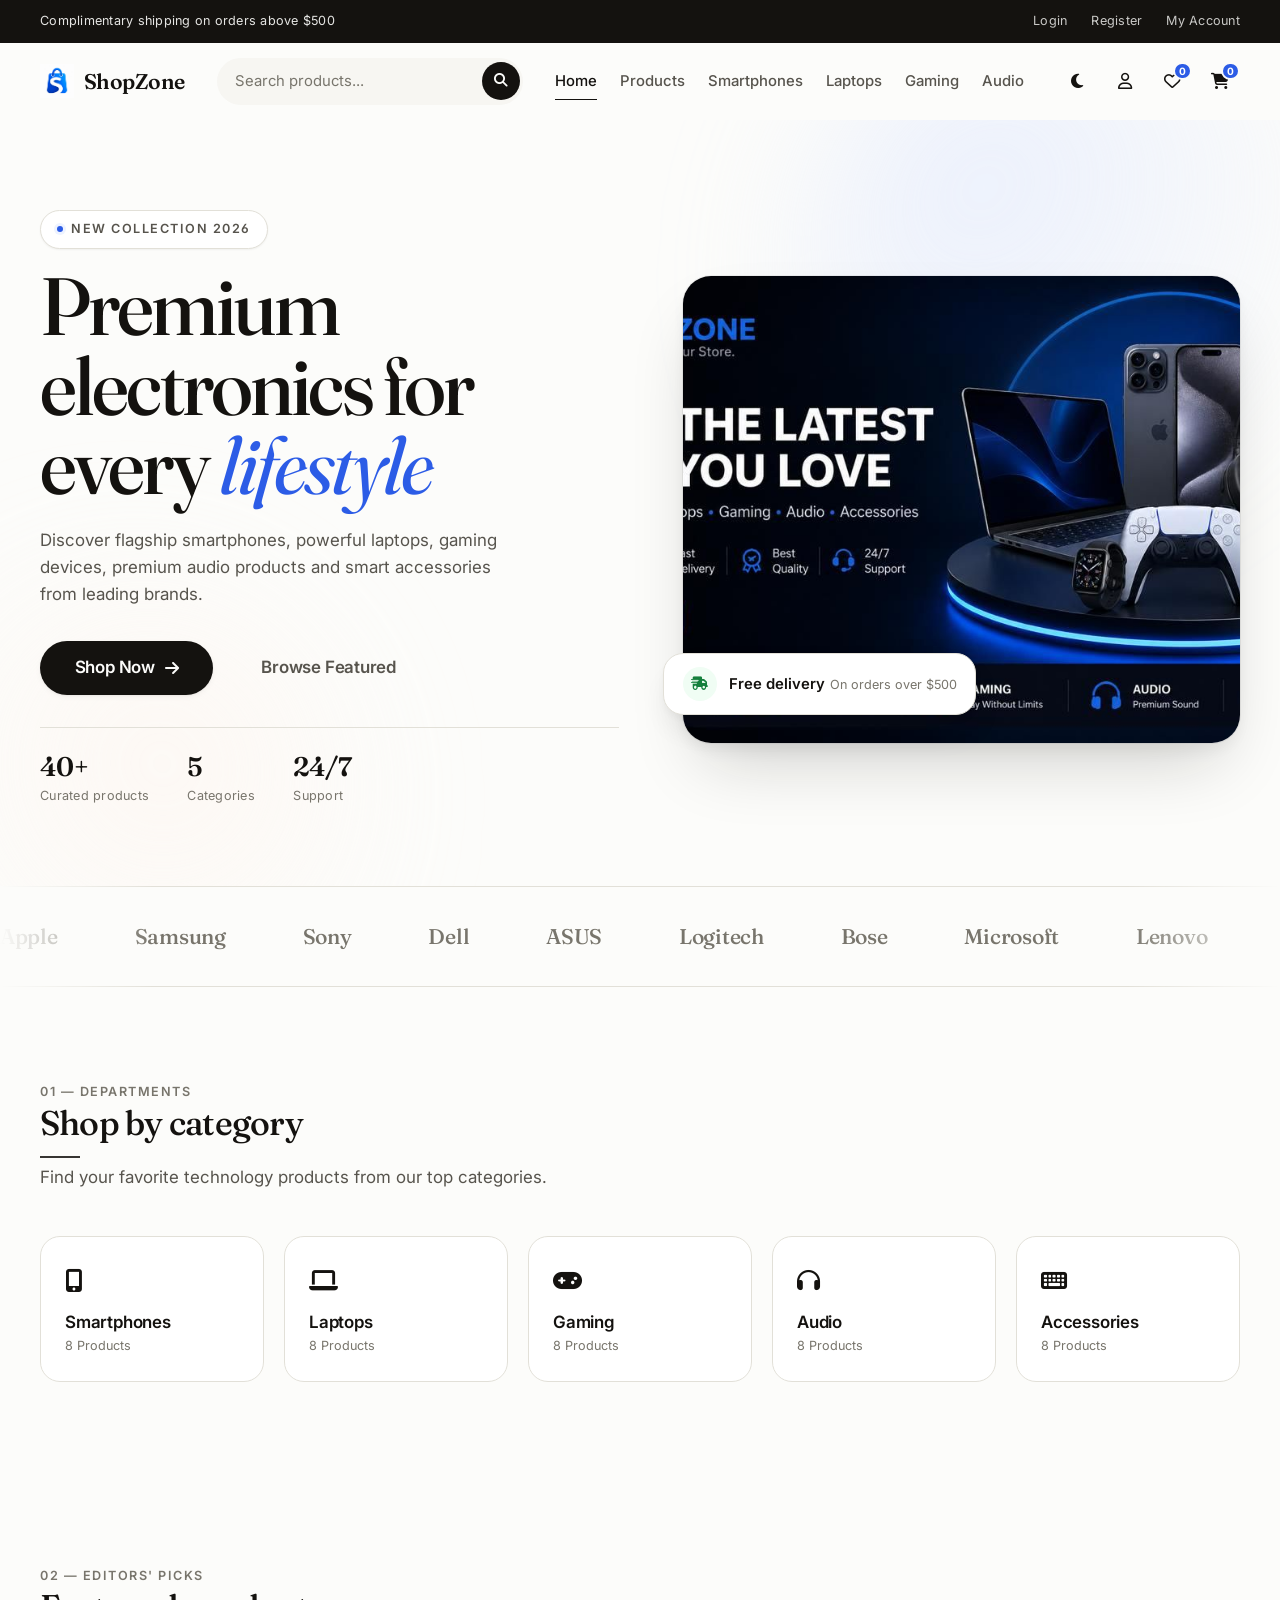
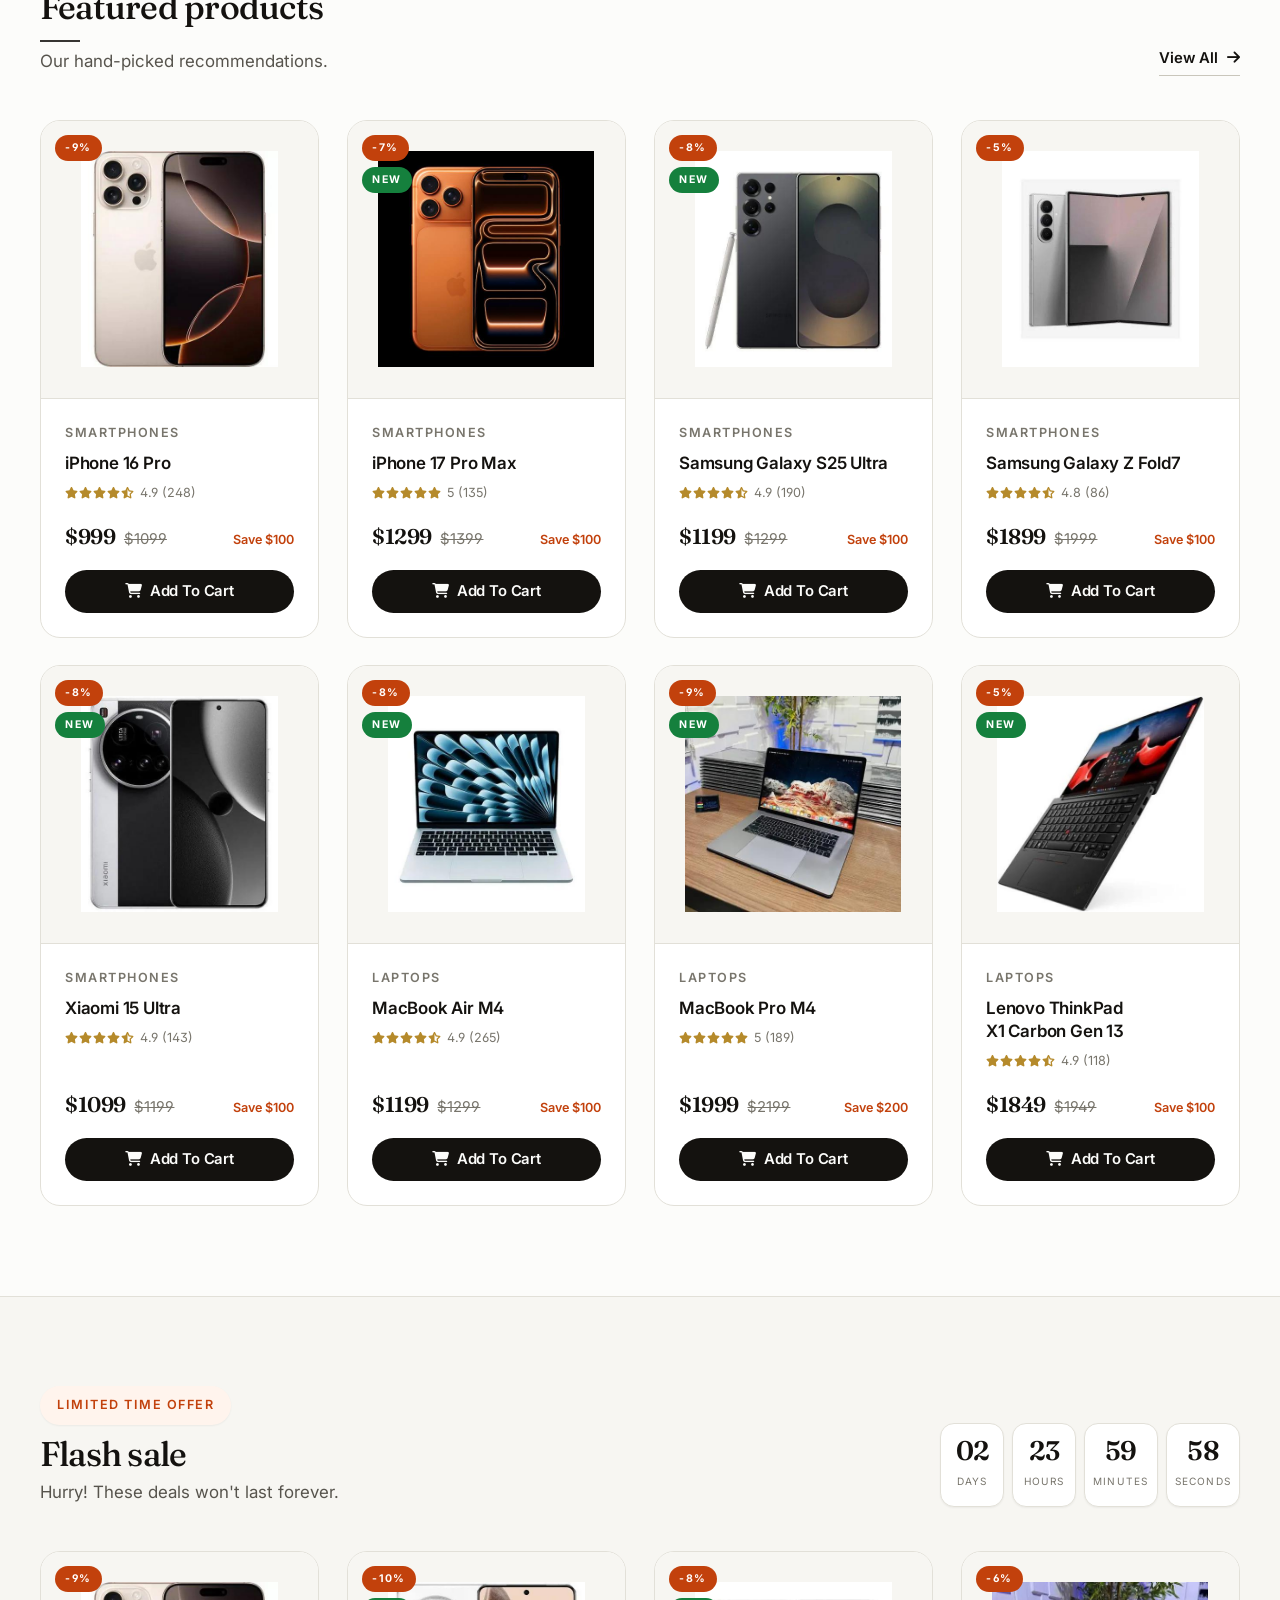
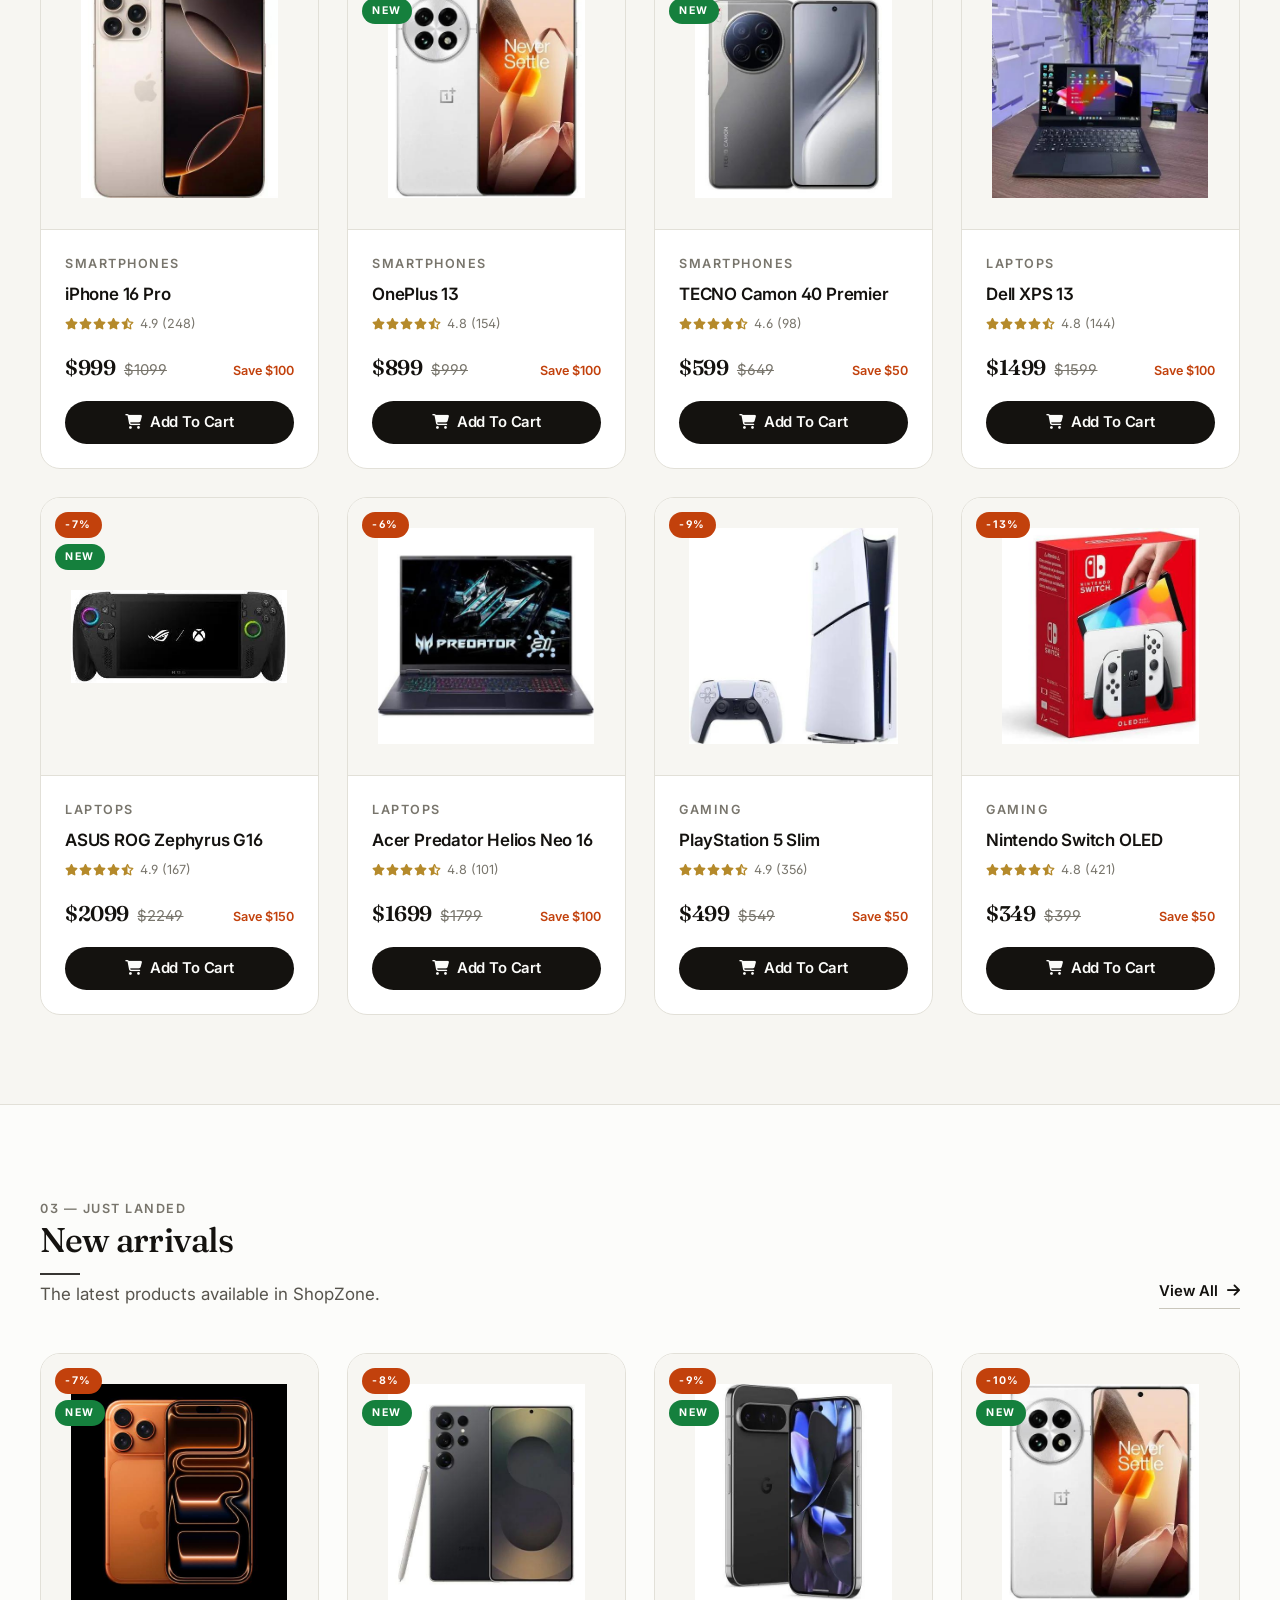
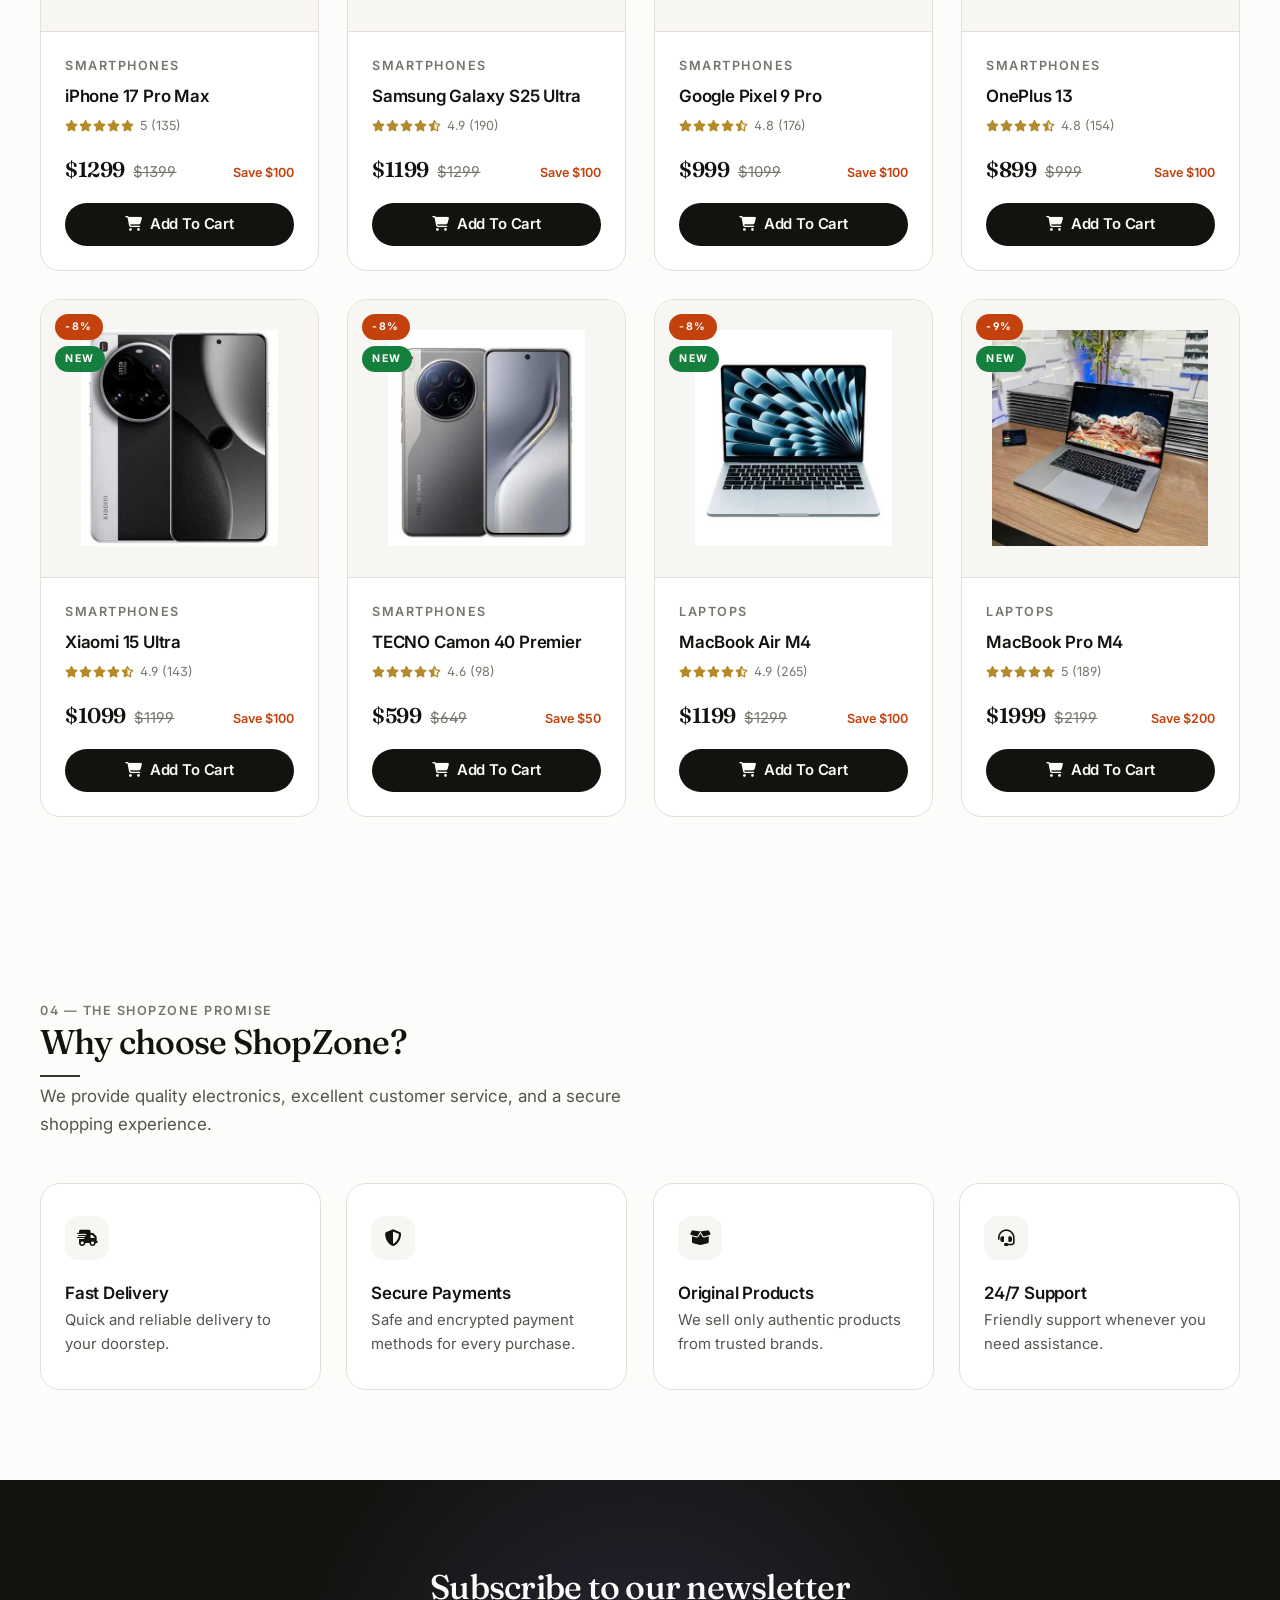
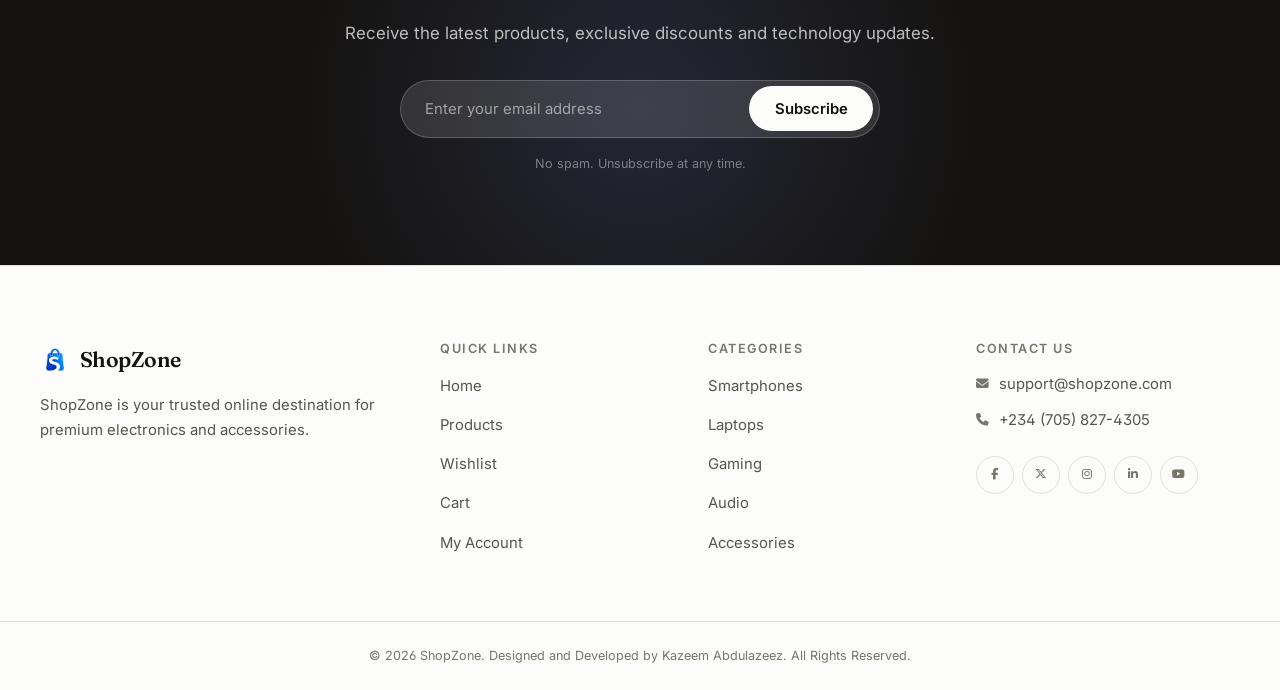
==== commit 19eb194d: "Complete ShopZone premium redesign and functionality fixes Co-Authored-By: Claude Opus 5 <noreply@an" ====
--- a/index.html
+++ b/index.html
@@ -21,6 +21,9 @@
     <meta name="author"
         content="ShopZone">
 
+    <meta name="theme-color"
+        content="#fcfcfa">
+
     <title>
 
         ShopZone | Premium Electronics Store
@@ -36,6 +39,9 @@
 
     <!-- ===========================
             GOOGLE FONTS
+
+            Fraunces = editorial display serif
+            Inter    = technical UI sans
     ============================ -->
 
     <link rel="preconnect"
@@ -45,7 +51,7 @@
         href="https://fonts.gstatic.com"
         crossorigin>
 
-    <link href="https://fonts.googleapis.com/css2?family=Poppins:wght@300;400;500;600;700;800&display=swap"
+    <link href="https://fonts.googleapis.com/css2?family=Fraunces:ital,opsz,wght@0,9..144,300..700;1,9..144,300..700&family=Inter:wght@300..800&display=swap"
         rel="stylesheet">
 
     <!-- ===========================
@@ -65,6 +71,10 @@
     <link rel="stylesheet"
         href="css/responsive.css">
 
+    <!-- Theme is applied before paint to avoid a flash -->
+
+    <script src="js/ui.js"></script>
+
 </head>
 
 <body>
@@ -79,6 +89,13 @@
 
     </div>
 
+    <a href="#mainContent"
+        class="skip-link">
+
+        Skip to content
+
+    </a>
+
     <!-- ===========================
             TOP BAR
     ============================ -->
@@ -91,7 +108,7 @@
 
                 <p>
 
-                    🚚 Free Shipping On Orders Above $500
+                    Complimentary shipping on orders above $500
 
                 </p>
 
@@ -150,16 +167,25 @@
             <!-- Search -->
 
             <form id="searchForm"
-                class="search-box">
+                class="search-box"
+                role="search">
+
+                <label for="searchInput"
+                    class="sr-only">
+
+                    Search products
+
+                </label>
 
                 <input
                     type="search"
                     id="searchInput"
                     placeholder="Search products...">
 
-                <button type="submit">
-
-                    <i class="fas fa-search"></i>
+                <button type="submit"
+                    aria-label="Search">
+
+                    <i class="fas fa-search" aria-hidden="true"></i>
 
                 </button>
 
@@ -167,7 +193,8 @@
 
             <!-- Navigation -->
 
-            <nav id="navbar">
+            <nav id="navbar"
+                aria-label="Primary">
 
                 <ul class="nav-links">
 
@@ -240,15 +267,28 @@
 
             <div class="header-icons">
 
-                <a href="profile.html">
-
-                    <i class="far fa-user"></i>
-
-                </a>
-
-                <a href="wishlist.html">
-
-                    <i class="far fa-heart"></i>
+                <button class="icon-btn theme-toggle"
+                    type="button"
+                    aria-pressed="false"
+                    aria-label="Switch to dark theme">
+
+                    <i class="fas fa-moon icon-moon" aria-hidden="true"></i>
+
+                    <i class="fas fa-sun icon-sun" aria-hidden="true"></i>
+
+                </button>
+
+                <a href="profile.html"
+                    aria-label="My account">
+
+                    <i class="far fa-user" aria-hidden="true"></i>
+
+                </a>
+
+                <a href="wishlist.html"
+                    aria-label="Wishlist">
+
+                    <i class="far fa-heart" aria-hidden="true"></i>
 
                     <span id="wishlistCount">
 
@@ -259,9 +299,10 @@
                 </a>
 
                 <a href="cart.html"
-                    class="cart-icon">
-
-                    <i class="fas fa-shopping-cart"></i>
+                    class="cart-icon"
+                    aria-label="Cart">
+
+                    <i class="fas fa-shopping-cart" aria-hidden="true"></i>
 
                     <span id="cartCount">
 
@@ -275,9 +316,21 @@
 
             <!-- Mobile Menu Button -->
 
-            <button class="menu-toggle">
-
-                <i class="fas fa-bars"></i>
+            <button class="menu-toggle"
+                type="button"
+                aria-expanded="false"
+                aria-controls="mobileMenu"
+                aria-label="Open menu">
+
+                <span class="bars" aria-hidden="true">
+
+                    <span></span>
+
+                    <span></span>
+
+                    <span></span>
+
+                </span>
 
             </button>
 
@@ -289,20 +342,62 @@
             MOBILE MENU
     ============================ -->
 
-    <aside class="mobile-menu">
-
-        <a href="index.html">Home</a>
-
-        <a href="products.html">Products</a>
-
-        <a href="wishlist.html">Wishlist</a>
-
-        <a href="cart.html">Cart</a>
-
-        <a href="profile.html">Profile</a>
+    <aside class="mobile-menu"
+        id="mobileMenu"
+        aria-label="Mobile navigation">
+
+        <button class="drawer-close"
+            type="button"
+            aria-label="Close menu">
+
+            <i class="fas fa-xmark" aria-hidden="true"></i>
+
+        </button>
+
+        <a href="index.html">
+
+            <i class="fas fa-house" aria-hidden="true"></i>
+
+            Home
+
+        </a>
+
+        <a href="products.html">
+
+            <i class="fas fa-grip" aria-hidden="true"></i>
+
+            Products
+
+        </a>
+
+        <a href="wishlist.html">
+
+            <i class="far fa-heart" aria-hidden="true"></i>
+
+            Wishlist
+
+        </a>
+
+        <a href="cart.html">
+
+            <i class="fas fa-bag-shopping" aria-hidden="true"></i>
+
+            Cart
+
+        </a>
+
+        <a href="profile.html">
+
+            <i class="far fa-user" aria-hidden="true"></i>
+
+            Profile
+
+        </a>
 
     </aside>
 
+    <main id="mainContent">
+
     <!-- ===========================
             HERO SECTION
     ============================ -->
@@ -315,13 +410,16 @@
 
                 <span class="hero-badge">
 
+                    <span class="dot" aria-hidden="true"></span>
+
                     New Collection 2026
 
                 </span>
 
                 <h1>
 
-                    Premium Electronics For Every Lifestyle
+                    Premium electronics for every
+                    <em>lifestyle</em>
 
                 </h1>
 
@@ -337,30 +435,110 @@
                 <div class="hero-buttons">
 
                     <a href="products.html"
-                        class="btn btn-primary">
+                        class="btn btn-primary btn-lg"
+                        data-magnetic>
 
                         Shop Now
 
+                        <i class="fas fa-arrow-right" aria-hidden="true"></i>
+
                     </a>
 
-                    <a href="products.html"
-                        class="btn btn-secondary">
-
-                        Browse Products
+                    <a href="#featured"
+                        class="btn btn-ghost btn-lg">
+
+                        Browse Featured
 
                     </a>
 
                 </div>
 
-            </div>
-
-            <div class="hero-image">
+                <div class="hero-stats">
+
+                    <div class="hero-stat">
+
+                        <span class="num">40+</span>
+
+                        <span class="label">Curated products</span>
+
+                    </div>
+
+                    <div class="hero-stat">
+
+                        <span class="num">5</span>
+
+                        <span class="label">Categories</span>
+
+                    </div>
+
+                    <div class="hero-stat">
+
+                        <span class="num">24/7</span>
+
+                        <span class="label">Support</span>
+
+                    </div>
+
+                </div>
+
+            </div>
+
+            <div class="hero-image"
+                data-parallax="0.06">
 
                 <img
                     src="images/banner.jpg"
-                    alt="ShopZone Banner">
-
-            </div>
+                    alt="ShopZone Banner"
+                    fetchpriority="high">
+
+                <div class="hero-chip">
+
+                    <i class="fas fa-truck-fast" aria-hidden="true"></i>
+
+                    <div>
+
+                        <span class="t">Free delivery</span>
+
+                        <span class="s">On orders over $500</span>
+
+                    </div>
+
+                </div>
+
+            </div>
+
+        </div>
+
+    </section>
+
+    <!-- ===========================
+            BRAND MARQUEE
+    ============================ -->
+
+    <section class="marquee"
+        aria-label="Brands we carry">
+
+        <div class="marquee-track">
+
+            <span>Apple</span>
+
+            <span>Samsung</span>
+
+            <span>Sony</span>
+
+            <span>Dell</span>
+
+            <span>ASUS</span>
+
+            <span>Logitech</span>
+
+            <span>Bose</span>
+
+            <span>Microsoft</span>
+
+            <span>Lenovo</span>
+
+            <span>Anker</span>
 
         </div>
 
@@ -374,66 +552,82 @@
 
         <div class="container">
 
-            <div class="section-header">
-
-                <h2>Shop By Category</h2>
-
-                <p>
-                    Find your favorite technology products from our top categories.
-                </p>
-
-            </div>
-
-            <div class="category-grid">
+            <div class="section-header" data-reveal>
+
+                <div>
+
+                    <span class="eyebrow">01 — Departments</span>
+
+                    <h2>Shop by category</h2>
+
+                    <p>
+                        Find your favorite technology products from our top categories.
+                    </p>
+
+                </div>
+
+            </div>
+
+            <div class="category-grid" data-reveal-group>
 
                 <a href="products.html?category=smartphones" class="category-card">
 
-                    <i class="fas fa-mobile-screen-button"></i>
+                    <i class="fas fa-mobile-screen-button" aria-hidden="true"></i>
 
                     <h3>Smartphones</h3>
 
                     <span>8 Products</span>
 
+                    <i class="fas fa-arrow-right arrow" aria-hidden="true"></i>
+
                 </a>
 
                 <a href="products.html?category=laptops" class="category-card">
 
-                    <i class="fas fa-laptop"></i>
+                    <i class="fas fa-laptop" aria-hidden="true"></i>
 
                     <h3>Laptops</h3>
 
                     <span>8 Products</span>
 
+                    <i class="fas fa-arrow-right arrow" aria-hidden="true"></i>
+
                 </a>
 
                 <a href="products.html?category=gaming" class="category-card">
 
-                    <i class="fas fa-gamepad"></i>
+                    <i class="fas fa-gamepad" aria-hidden="true"></i>
 
                     <h3>Gaming</h3>
 
                     <span>8 Products</span>
 
+                    <i class="fas fa-arrow-right arrow" aria-hidden="true"></i>
+
                 </a>
 
                 <a href="products.html?category=audio" class="category-card">
 
-                    <i class="fas fa-headphones"></i>
+                    <i class="fas fa-headphones" aria-hidden="true"></i>
 
                     <h3>Audio</h3>
 
                     <span>8 Products</span>
 
+                    <i class="fas fa-arrow-right arrow" aria-hidden="true"></i>
+
                 </a>
 
                 <a href="products.html?category=accessories" class="category-card">
 
-                    <i class="fas fa-keyboard"></i>
+                    <i class="fas fa-keyboard" aria-hidden="true"></i>
 
                     <h3>Accessories</h3>
 
                     <span>8 Products</span>
 
+                    <i class="fas fa-arrow-right arrow" aria-hidden="true"></i>
+
                 </a>
 
             </div>
@@ -446,15 +640,17 @@
             FEATURED PRODUCTS
     ============================ -->
 
-    <section class="featured-products">
+    <section class="featured-products" id="featured">
 
         <div class="container">
 
-            <div class="section-header">
+            <div class="section-header" data-reveal>
 
                 <div>
 
-                    <h2>Featured Products</h2>
+                    <span class="eyebrow">02 — Editors' picks</span>
+
+                    <h2>Featured products</h2>
 
                     <p>
                         Our hand-picked recommendations.
@@ -466,7 +662,7 @@
 
                     View All
 
-                    <i class="fas fa-arrow-right"></i>
+                    <i class="fas fa-arrow-right" aria-hidden="true"></i>
 
                 </a>
 
@@ -490,17 +686,17 @@
 
         <div class="container">
 
-            <div class="flash-header">
+            <div class="flash-header" data-reveal>
 
                 <div>
 
                     <span class="sale-badge">
 
-                        🔥 Limited Time Offer
+                        Limited Time Offer
 
                     </span>
 
-                    <h2>Flash Sale</h2>
+                    <h2>Flash sale</h2>
 
                     <p>
                         Hurry! These deals won't last forever.
@@ -508,7 +704,8 @@
 
                 </div>
 
-                <div class="countdown">
+                <div class="countdown"
+                    aria-label="Time remaining">
 
                     <div class="time-box">
 
@@ -548,7 +745,7 @@
 
             <div class="products-grid" id="flashProducts">
 
-                <!-- products.js loads 4 flash sale products -->
+                <!-- products.js loads flash sale products -->
 
             </div>
 
@@ -564,11 +761,13 @@
 
         <div class="container">
 
-            <div class="section-header">
+            <div class="section-header" data-reveal>
 
                 <div>
 
-                    <h2>New Arrivals</h2>
+                    <span class="eyebrow">03 — Just landed</span>
+
+                    <h2>New arrivals</h2>
 
                     <p>
                         The latest products available in ShopZone.
@@ -580,7 +779,7 @@
 
                     View All
 
-                    <i class="fas fa-arrow-right"></i>
+                    <i class="fas fa-arrow-right" aria-hidden="true"></i>
 
                 </a>
 
@@ -588,7 +787,7 @@
 
             <div class="products-grid" id="newArrivalProducts">
 
-                <!-- products.js loads 4 new arrival products -->
+                <!-- products.js loads new arrival products -->
 
             </div>
 
@@ -604,22 +803,28 @@
 
         <div class="container">
 
-            <div class="section-header">
-
-                <h2>Why Choose ShopZone?</h2>
-
-                <p>
-                    We provide quality electronics, excellent customer service,
-                    and a secure shopping experience.
-                </p>
-
-            </div>
-
-            <div class="features-grid">
+            <div class="section-header" data-reveal>
+
+                <div>
+
+                    <span class="eyebrow">04 — The ShopZone promise</span>
+
+                    <h2>Why choose ShopZone?</h2>
+
+                    <p>
+                        We provide quality electronics, excellent customer service,
+                        and a secure shopping experience.
+                    </p>
+
+                </div>
+
+            </div>
+
+            <div class="features-grid" data-reveal-group>
 
                 <div class="feature-card">
 
-                    <i class="fas fa-truck-fast"></i>
+                    <i class="fas fa-truck-fast" aria-hidden="true"></i>
 
                     <h3>Fast Delivery</h3>
 
@@ -631,7 +836,7 @@
 
                 <div class="feature-card">
 
-                    <i class="fas fa-shield-halved"></i>
+                    <i class="fas fa-shield-halved" aria-hidden="true"></i>
 
                     <h3>Secure Payments</h3>
 
@@ -643,7 +848,7 @@
 
                 <div class="feature-card">
 
-                    <i class="fas fa-box-open"></i>
+                    <i class="fas fa-box-open" aria-hidden="true"></i>
 
                     <h3>Original Products</h3>
 
@@ -655,7 +860,7 @@
 
                 <div class="feature-card">
 
-                    <i class="fas fa-headset"></i>
+                    <i class="fas fa-headset" aria-hidden="true"></i>
 
                     <h3>24/7 Support</h3>
 
@@ -679,11 +884,11 @@
 
         <div class="container">
 
-            <div class="newsletter-content">
+            <div class="newsletter-content" data-reveal>
 
                 <h2>
 
-                    Subscribe To Our Newsletter
+                    Subscribe to our newsletter
 
                 </h2>
 
@@ -698,8 +903,16 @@
                     id="newsletterForm"
                     class="newsletter-form">
 
+                    <label for="newsletterEmail"
+                        class="sr-only">
+
+                        Email address
+
+                    </label>
+
                     <input
                         type="email"
+                        id="newsletterEmail"
                         placeholder="Enter your email address"
                         required>
 
@@ -711,11 +924,19 @@
 
                 </form>
 
+                <p class="fineprint">
+
+                    No spam. Unsubscribe at any time.
+
+                </p>
+
             </div>
 
         </div>
 
     </section>
+
+    </main>
 
     <!-- ===========================
             FOOTER
@@ -809,7 +1030,7 @@
 
                 <p>
 
-                    <i class="fas fa-envelope"></i>
+                    <i class="fas fa-envelope" aria-hidden="true"></i>
 
                     support@shopzone.com
 
@@ -817,7 +1038,7 @@
 
                 <p>
 
-                    <i class="fas fa-phone"></i>
+                    <i class="fas fa-phone" aria-hidden="true"></i>
 
                     +234 (705) 827-4305
 
@@ -825,15 +1046,15 @@
 
                 <div class="social-links">
 
-                    <a href="#"><i class="fab fa-facebook-f"></i></a>
-
-                    <a href="#"><i class="fab fa-x-twitter"></i></a>
-
-                    <a href="#"><i class="fab fa-instagram"></i></a>
-
-                    <a href="#"><i class="fab fa-linkedin-in"></i></a>
-
-                    <a href="#"><i class="fab fa-youtube"></i></a>
+                    <a href="#" aria-label="Facebook"><i class="fab fa-facebook-f" aria-hidden="true"></i></a>
+
+                    <a href="#" aria-label="X"><i class="fab fa-x-twitter" aria-hidden="true"></i></a>
+
+                    <a href="#" aria-label="Instagram"><i class="fab fa-instagram" aria-hidden="true"></i></a>
+
+                    <a href="#" aria-label="LinkedIn"><i class="fab fa-linkedin-in" aria-hidden="true"></i></a>
+
+                    <a href="#" aria-label="YouTube"><i class="fab fa-youtube" aria-hidden="true"></i></a>
 
                 </div>
 
@@ -858,9 +1079,11 @@
     ============================ -->
 
     <button id="backToTop"
-        title="Back to Top">
-
-        <i class="fas fa-arrow-up"></i>
+        type="button"
+        title="Back to Top"
+        aria-label="Back to top">
+
+        <i class="fas fa-arrow-up" aria-hidden="true"></i>
 
     </button>
 
@@ -878,4 +1101,4 @@
 
 </body>
 
-</html>+</html>
--- a/css/style.css
+++ b/css/style.css
@@ -1,2051 +1,3659 @@
 /*==================================================
-                GOOGLE FONT
-==================================================*/
-
-@import url('https://fonts.googleapis.com/css2?family=Poppins:wght@300;400;500;600;700;800&display=swap');
-
-
-/*==================================================
-                CSS VARIABLES
+    SHOPZONE — EDITORIAL LIGHT DESIGN SYSTEM
+    Typography-led premium retail.
+    Tokens -> primitives -> components -> pages.
+==================================================*/
+
+
+/*==================================================
+                DESIGN TOKENS
 ==================================================*/
 
 :root{
 
-    --primary:#2563eb;
-    --primary-dark:#1d4ed8;
-    --secondary:#f97316;
-    --success:#16a34a;
-    --danger:#dc2626;
-    --warning:#facc15;
-
-    --white:#ffffff;
-    --black:#111827;
-
-    --text:#374151;
-    --text-light:#6b7280;
-
-    --bg:#f8fafc;
-    --card:#ffffff;
-
-    --border:#e5e7eb;
-
-    --shadow:0 5px 20px rgba(0,0,0,.08);
-
-    --radius:12px;
-
-    --transition:.3s ease;
-
-}
-
+    /* --- Brand ramp (refined ink blue) --- */
+    --brand-50:#eef3ff;
+    --brand-100:#dbe5ff;
+    --brand-200:#bccdff;
+    --brand-300:#93aaff;
+    --brand-400:#6b83fb;
+    --brand-500:#2c5ce6;
+    --brand-600:#1f47c4;
+    --brand-700:#1a389d;
+    --brand-800:#182f7d;
+    --brand-900:#172a63;
+
+    /* --- Warm neutral ramp (editorial paper) --- */
+    --ink-0:#ffffff;
+    --ink-25:#fcfcfa;
+    --ink-50:#f7f6f2;
+    --ink-100:#efeee8;
+    --ink-200:#e2e0d8;
+    --ink-300:#c9c6bb;
+    --ink-400:#a3a096;
+    --ink-500:#78756c;
+    --ink-600:#57544d;
+    --ink-700:#3b3934;
+    --ink-800:#242220;
+    --ink-900:#14120f;
+
+    /* --- Accents --- */
+    --ember-500:#c2410c;
+    --ember-600:#9a3412;
+    --ember-50:#fff4ed;
+    --leaf-500:#15803d;
+    --leaf-50:#f0fdf4;
+    --rose-500:#be123c;
+    --rose-50:#fff1f3;
+    --gold-500:#b58a2b;
+
+    /* --- Semantic surfaces --- */
+    --canvas:var(--ink-25);
+    --surface:var(--ink-0);
+    --surface-2:var(--ink-50);
+    --surface-3:var(--ink-100);
+    --surface-inverse:var(--ink-900);
+
+    /* --- Semantic text --- */
+    --fg:var(--ink-900);
+    --fg-muted:var(--ink-600);
+    --fg-subtle:var(--ink-500);
+    --fg-onDark:var(--ink-25);
+    --fg-onBrand:#ffffff;
+
+    /* --- Lines --- */
+    --line:var(--ink-200);
+    --line-strong:var(--ink-300);
+    --hairline:1px solid var(--line);
+
+    /* --- Accent roles --- */
+    --accent:var(--brand-500);
+    --accent-hover:var(--brand-600);
+    --accent-soft:var(--brand-50);
+    --sale:var(--ember-500);
+    --sale-soft:var(--ember-50);
+    --positive:var(--leaf-500);
+    --positive-soft:var(--leaf-50);
+    --critical:var(--rose-500);
+    --critical-soft:var(--rose-50);
+    --star:var(--gold-500);
+
+    /* --- Typography --- */
+    --font-display:"Fraunces",ui-serif,Georgia,serif;
+    --font-sans:"Inter","Segoe UI",system-ui,-apple-system,sans-serif;
+
+    --step--2:clamp(.72rem,.70rem + .12vw,.79rem);
+    --step--1:clamp(.83rem,.80rem + .17vw,.93rem);
+    --step-0:clamp(.95rem,.92rem + .20vw,1.06rem);
+    --step-1:clamp(1.12rem,1.05rem + .35vw,1.36rem);
+    --step-2:clamp(1.32rem,1.20rem + .60vw,1.79rem);
+    --step-3:clamp(1.55rem,1.34rem + 1.00vw,2.36rem);
+    --step-4:clamp(1.83rem,1.47rem + 1.70vw,3.11rem);
+    --step-5:clamp(2.15rem,1.55rem + 2.80vw,4.10rem);
+    --step-6:clamp(2.53rem,1.55rem + 4.40vw,5.40rem);
+
+    --leading-tight:1.08;
+    --leading-snug:1.28;
+    --leading-body:1.65;
+
+    --tracking-tight:-.022em;
+    --tracking-snug:-.012em;
+    --tracking-wide:.02em;
+    --tracking-caps:.12em;
+
+    /* --- Space (fluid rhythm) --- */
+    --space-1:.25rem;
+    --space-2:.5rem;
+    --space-3:.75rem;
+    --space-4:1rem;
+    --space-5:1.5rem;
+    --space-6:2rem;
+    --space-7:2.75rem;
+    --space-8:3.5rem;
+    --space-9:5rem;
+    --section-y:clamp(3.5rem,7vw,7.5rem);
+    --gutter:clamp(1.15rem,4vw,2.5rem);
+
+    /* --- Radii --- */
+    --r-xs:6px;
+    --r-sm:10px;
+    --r-md:14px;
+    --r-lg:20px;
+    --r-xl:28px;
+    --r-pill:999px;
+
+    /* --- Layered shadows --- */
+    --shadow-xs:0 1px 2px rgba(20,18,15,.05);
+    --shadow-sm:0 1px 2px rgba(20,18,15,.05),0 2px 6px rgba(20,18,15,.04);
+    --shadow-md:0 2px 4px rgba(20,18,15,.04),0 8px 20px -6px rgba(20,18,15,.09);
+    --shadow-lg:0 4px 8px rgba(20,18,15,.04),0 18px 40px -12px rgba(20,18,15,.14);
+    --shadow-xl:0 8px 16px rgba(20,18,15,.05),0 34px 70px -20px rgba(20,18,15,.20);
+    --shadow-ring:0 0 0 1px rgba(20,18,15,.06);
+
+    /* --- Motion --- */
+    --ease-out:cubic-bezier(.22,1,.36,1);
+    --ease-inout:cubic-bezier(.62,.05,.30,.98);
+    --ease-spring:cubic-bezier(.34,1.56,.64,1);
+    --dur-1:.14s;
+    --dur-2:.24s;
+    --dur-3:.42s;
+    --dur-4:.72s;
+
+    /* --- Layout --- */
+    --maxw:1320px;
+    --maxw-prose:68ch;
+    --header-h:76px;
+
+    /* --- Legacy aliases (admin.css + inline usage) --- */
+    --primary:var(--brand-500);
+    --primary-dark:var(--brand-600);
+    --secondary:var(--ember-500);
+    --success:var(--leaf-500);
+    --danger:var(--rose-500);
+    --warning:#b45309;
+    --white:var(--surface);
+    --black:var(--ink-900);
+    --text:var(--fg);
+    --text-light:var(--fg-muted);
+    --bg:var(--canvas);
+    --card:var(--surface);
+    --border:var(--line);
+    --shadow:var(--shadow-md);
+    --radius:var(--r-md);
+    --transition:var(--dur-2) var(--ease-out);
+}
+
+
+/*==================================================
+                DARK THEME
+==================================================*/
+
+[data-theme="dark"]{
+
+    --canvas:#0e0d0c;
+    --surface:#171614;
+    --surface-2:#1f1e1b;
+    --surface-3:#282622;
+    --surface-inverse:#f7f6f2;
+
+    --fg:#f4f2ec;
+    --fg-muted:#b0aca1;
+    --fg-subtle:#8d8981;
+    --fg-onDark:#f7f6f2;
+
+    --line:#302d29;
+    --line-strong:#413d37;
+
+    --accent:#8ea6ff;
+    --accent-hover:#a9bcff;
+    --accent-soft:#1a1f33;
+    --sale:#fb923c;
+    --sale-soft:#2a1a10;
+    --positive:#4ade80;
+    --positive-soft:#11251a;
+    --critical:#fb7185;
+    --critical-soft:#2b1218;
+    --star:#e0b352;
+
+    --shadow-xs:0 1px 2px rgba(0,0,0,.5);
+    --shadow-sm:0 1px 3px rgba(0,0,0,.5),0 2px 8px rgba(0,0,0,.35);
+    --shadow-md:0 2px 6px rgba(0,0,0,.45),0 10px 24px -6px rgba(0,0,0,.6);
+    --shadow-lg:0 6px 14px rgba(0,0,0,.45),0 22px 50px -12px rgba(0,0,0,.7);
+    --shadow-xl:0 10px 24px rgba(0,0,0,.5),0 40px 80px -20px rgba(0,0,0,.75);
+    --shadow-ring:0 0 0 1px rgba(255,255,255,.07);
+
+    color-scheme:dark;
+}
 
 /*==================================================
                 RESET
 ==================================================*/
 
-*{
-
+*,
+*::before,
+*::after{
     margin:0;
-
     padding:0;
-
     box-sizing:border-box;
-
 }
 
 html{
-
     scroll-behavior:smooth;
-
+    scroll-padding-top:calc(var(--header-h) + 1.5rem);
+    -webkit-text-size-adjust:100%;
 }
 
 body{
-
-    font-family:'Poppins',sans-serif;
-
-    background:var(--bg);
-
-    color:var(--text);
-
-    line-height:1.6;
-
+    font-family:var(--font-sans);
+    font-size:var(--step-0);
+    line-height:var(--leading-body);
+    background:var(--canvas);
+    color:var(--fg);
     overflow-x:hidden;
-
-}
-
-img{
-
+    font-feature-settings:"cv02","cv03","cv04","ss01";
+    -webkit-font-smoothing:antialiased;
+    -moz-osx-font-smoothing:grayscale;
+    transition:background var(--dur-3) var(--ease-out),color var(--dur-3) var(--ease-out);
+}
+
+img,
+svg,
+video{
     max-width:100%;
-
     display:block;
-
+    height:auto;
 }
 
 a{
-
     text-decoration:none;
-
     color:inherit;
-
-}
-
-ul{
-
+}
+
+ul,
+ol{
     list-style:none;
-
 }
 
 button{
-
     cursor:pointer;
-
     border:none;
-
-    outline:none;
-
+    background:none;
     font-family:inherit;
-
+    font-size:inherit;
+    color:inherit;
 }
 
 input,
 textarea,
 select{
-
     font-family:inherit;
-
+    font-size:inherit;
+    color:inherit;
+}
+
+table{
+    width:100%;
+    border-collapse:collapse;
+}
+
+::selection{
+    background:var(--accent);
+    color:var(--fg-onBrand);
+}
+
+
+/*==================================================
+                TYPOGRAPHY
+==================================================*/
+
+h1,h2,h3,h4,h5,h6{
+    font-family:var(--font-display);
+    font-weight:500;
+    line-height:var(--leading-tight);
+    letter-spacing:var(--tracking-tight);
+    color:var(--fg);
+    font-variation-settings:"SOFT" 0,"WONK" 0;
+    text-wrap:balance;
+}
+
+h1{font-size:var(--step-5);}
+h2{font-size:var(--step-4);}
+h3{font-size:var(--step-2);}
+h4{font-size:var(--step-1);}
+h5,h6{font-size:var(--step-0);}
+
+p{
+    text-wrap:pretty;
+}
+
+strong{
+    font-weight:600;
+    color:var(--fg);
+}
+
+.eyebrow{
+    display:inline-block;
+    font-family:var(--font-sans);
+    font-size:var(--step--2);
+    font-weight:600;
+    letter-spacing:var(--tracking-caps);
+    text-transform:uppercase;
+    color:var(--fg-subtle);
+}
+
+.lede{
+    font-size:var(--step-1);
+    line-height:1.55;
+    color:var(--fg-muted);
+    max-width:var(--maxw-prose);
+}
+
+
+/*==================================================
+                ACCESSIBILITY
+==================================================*/
+
+:focus-visible{
+    outline:2px solid var(--accent);
+    outline-offset:3px;
+    border-radius:var(--r-xs);
+}
+
+:focus:not(:focus-visible){
     outline:none;
-
-}
-
-table{
-
+}
+
+.skip-link{
+    position:absolute;
+    left:50%;
+    top:0;
+    transform:translate(-50%,-140%);
+    z-index:10000;
+    background:var(--surface-inverse);
+    color:var(--canvas);
+    padding:.85rem 1.5rem;
+    border-radius:0 0 var(--r-md) var(--r-md);
+    font-size:var(--step--1);
+    font-weight:600;
+    transition:transform var(--dur-2) var(--ease-out);
+}
+
+.skip-link:focus{
+    transform:translate(-50%,0);
+}
+
+.sr-only{
+    position:absolute;
+    width:1px;
+    height:1px;
+    padding:0;
+    margin:-1px;
+    overflow:hidden;
+    clip:rect(0 0 0 0);
+    white-space:nowrap;
+    border:0;
+}
+
+
+/*==================================================
+                LAYOUT PRIMITIVES
+==================================================*/
+
+.container{
     width:100%;
-
-    border-collapse:collapse;
-
-}
-
-
-/*==================================================
-                CONTAINER
-==================================================*/
-
-.container{
-
-    width:90%;
-
-    max-width:1300px;
-
-    margin:auto;
-
-}
-
-
-/*==================================================
-                SECTION
-==================================================*/
+    max-width:var(--maxw);
+    margin-inline:auto;
+    padding-inline:var(--gutter);
+}
 
 section{
-
-    padding:70px 0;
-
-}
-
-
-/*==================================================
-            SECTION HEADER
-==================================================*/
+    padding-block:var(--section-y);
+}
 
 .section-header{
-
-    display:flex;
-
+    display:flex;
     justify-content:space-between;
-
+    align-items:flex-end;
+    gap:var(--space-5);
+    margin-bottom:var(--space-7);
+    flex-wrap:wrap;
+}
+
+.section-header > div{
+    max-width:var(--maxw-prose);
+}
+
+.section-header h2{
+    font-size:var(--step-3);
+    margin-bottom:.4rem;
+}
+
+.section-header p{
+    color:var(--fg-muted);
+    font-size:var(--step-0);
+    margin:0;
+}
+
+/* Editorial rule under section titles */
+.section-header h2::after{
+    content:"";
+    display:block;
+    width:2.5rem;
+    height:2px;
+    margin-top:.85rem;
+    background:var(--fg);
+    opacity:.85;
+}
+
+.section-header.center{
+    flex-direction:column;
     align-items:center;
-
-    gap:20px;
-
-    margin-bottom:40px;
-
-    flex-wrap:wrap;
-
-}
-
-.section-header h2{
-
-    font-size:2rem;
-
-    color:var(--black);
-
-}
-
-.section-header p{
-
-    color:var(--text-light);
-
-}
-
+    text-align:center;
+}
+
+.section-header.center h2::after{
+    margin-inline:auto;
+}
+
+
+/*==================================================
+                GRIDS (intrinsic)
+==================================================*/
+
+.products-grid{
+    display:grid;
+    grid-template-columns:repeat(auto-fill,minmax(min(255px,100%),1fr));
+    gap:clamp(1rem,2.2vw,1.9rem);
+}
+
+.category-grid{
+    display:grid;
+    grid-template-columns:repeat(auto-fit,minmax(min(180px,100%),1fr));
+    gap:clamp(.85rem,1.6vw,1.25rem);
+}
+
+.features-grid{
+    display:grid;
+    grid-template-columns:repeat(auto-fit,minmax(min(230px,100%),1fr));
+    gap:clamp(1rem,2vw,1.6rem);
+}
 
 /*==================================================
                 BUTTONS
 ==================================================*/
 
 .btn{
-
+    position:relative;
     display:inline-flex;
-
     align-items:center;
-
     justify-content:center;
-
-    gap:10px;
-
-    padding:14px 28px;
-
-    border-radius:var(--radius);
-
-    transition:var(--transition);
-
+    gap:.6rem;
+    padding:.9rem 1.6rem;
+    border-radius:var(--r-pill);
+    font-size:var(--step--1);
     font-weight:600;
-
+    letter-spacing:var(--tracking-snug);
+    line-height:1;
+    white-space:nowrap;
+    overflow:hidden;
+    isolation:isolate;
+    border:1px solid transparent;
+    transition:
+        background var(--dur-2) var(--ease-out),
+        color var(--dur-2) var(--ease-out),
+        border-color var(--dur-2) var(--ease-out),
+        box-shadow var(--dur-2) var(--ease-out),
+        transform var(--dur-2) var(--ease-spring);
+}
+
+.btn:hover{
+    transform:translateY(-2px);
+}
+
+.btn:active{
+    transform:translateY(0) scale(.985);
+    transition-duration:var(--dur-1);
+}
+
+.btn i{
+    font-size:.95em;
 }
 
 .btn-primary{
-
-    background:var(--primary);
-
-    color:var(--white);
-
+    background:var(--fg);
+    color:var(--canvas);
+    box-shadow:var(--shadow-sm);
 }
 
 .btn-primary:hover{
-
-    background:var(--primary-dark);
-
+    background:var(--ink-700);
+    box-shadow:var(--shadow-lg);
+}
+
+[data-theme="dark"] .btn-primary:hover{
+    background:var(--ink-100);
 }
 
 .btn-secondary{
-
-    background:var(--secondary);
-
-    color:var(--white);
-
+    background:transparent;
+    color:var(--fg);
+    border-color:var(--line-strong);
 }
 
 .btn-secondary:hover{
-
-    opacity:.9;
-
+    background:var(--surface-2);
+    border-color:var(--fg);
+    box-shadow:var(--shadow-sm);
+}
+
+.btn-accent{
+    background:var(--accent);
+    color:var(--fg-onBrand);
+    box-shadow:var(--shadow-sm);
+}
+
+.btn-accent:hover{
+    background:var(--accent-hover);
+    box-shadow:var(--shadow-lg);
+}
+
+[data-theme="dark"] .btn-accent{
+    color:var(--ink-900);
 }
 
 .btn-success{
-
-    background:var(--success);
-
-    color:var(--white);
-
+    background:var(--positive);
+    color:#fff;
+}
+
+.btn-success:hover{
+    filter:brightness(1.06);
 }
 
 .btn-danger{
-
-    background:var(--danger);
-
-    color:var(--white);
-
-}
-
-
-/*==================================================
-                BADGES
-==================================================*/
+    background:var(--critical);
+    color:#fff;
+}
+
+.btn-danger:hover{
+    filter:brightness(1.06);
+}
+
+.btn-ghost{
+    background:transparent;
+    color:var(--fg-muted);
+    padding-inline:1rem;
+}
+
+.btn-ghost:hover{
+    background:var(--surface-2);
+    color:var(--fg);
+}
+
+.btn-block{
+    width:100%;
+}
+
+.btn-lg{
+    padding:1.1rem 2.1rem;
+    font-size:var(--step-0);
+}
+
+.btn:disabled,
+.btn[aria-disabled="true"]{
+    opacity:.5;
+    pointer-events:none;
+}
+
+/* Ripple (injected by ui.js) */
+.ripple{
+    position:absolute;
+    border-radius:50%;
+    transform:scale(0);
+    background:currentColor;
+    opacity:.28;
+    pointer-events:none;
+    animation:ripple var(--dur-4) var(--ease-out) forwards;
+    z-index:-1;
+}
+
+@keyframes ripple{
+    to{
+        transform:scale(2.6);
+        opacity:0;
+    }
+}
+
+/* Animated underline link */
+.link-underline{
+    position:relative;
+    font-weight:500;
+}
+
+.link-underline::after{
+    content:"";
+    position:absolute;
+    left:0;
+    bottom:-2px;
+    width:100%;
+    height:1px;
+    background:currentColor;
+    transform:scaleX(0);
+    transform-origin:right;
+    transition:transform var(--dur-3) var(--ease-out);
+}
+
+.link-underline:hover::after{
+    transform:scaleX(1);
+    transform-origin:left;
+}
+
+.view-all{
+    display:inline-flex;
+    align-items:center;
+    gap:.55rem;
+    font-size:var(--step--1);
+    font-weight:600;
+    color:var(--fg);
+    padding-bottom:.25rem;
+    border-bottom:1px solid var(--line-strong);
+    transition:gap var(--dur-2) var(--ease-out),border-color var(--dur-2) var(--ease-out);
+}
+
+.view-all:hover{
+    gap:.95rem;
+    border-color:var(--fg);
+}
+
+
+/*==================================================
+                BADGES / PILLS
+==================================================*/
+
+.pill{
+    display:inline-flex;
+    align-items:center;
+    gap:.45rem;
+    padding:.42rem .85rem;
+    border-radius:var(--r-pill);
+    font-size:var(--step--2);
+    font-weight:600;
+    letter-spacing:var(--tracking-wide);
+    background:var(--surface-2);
+    color:var(--fg-muted);
+    border:var(--hairline);
+}
 
 .hero-badge,
 .sale-badge{
-
-    display:inline-block;
-
-    background:rgba(37,99,235,.1);
-
-    color:var(--primary);
-
-    padding:8px 18px;
-
-    border-radius:50px;
-
-    font-size:.9rem;
-
+    display:inline-flex;
+    align-items:center;
+    gap:.5rem;
+    padding:.5rem 1rem;
+    border-radius:var(--r-pill);
+    background:var(--surface);
+    border:var(--hairline);
+    box-shadow:var(--shadow-xs);
+    font-size:var(--step--2);
     font-weight:600;
-
-}
-
-
-/*==================================================
-                PRODUCT GRID
-==================================================*/
-
-.products-grid{
-
-    display:grid;
-
-    grid-template-columns:repeat(4,1fr);
-
-    gap:30px;
-
-}
-
-
-/*==================================================
-                CATEGORY GRID
-==================================================*/
-
-.category-grid{
-
-    display:grid;
-
-    grid-template-columns:repeat(5,1fr);
-
-    gap:25px;
-
-}
-
-
-/*==================================================
-                FEATURES GRID
-==================================================*/
-
-.features-grid{
-
-    display:grid;
-
-    grid-template-columns:repeat(4,1fr);
-
-    gap:25px;
-
-}
-
-/*==================================================
-                PRELOADER
-==================================================*/
-
-.preloader{
-
-    position:fixed;
-
-    inset:0;
-
-    background:var(--white);
-
-    display:flex;
-
-    justify-content:center;
-
-    align-items:center;
-
-    z-index:9999;
-
-}
-
-.loader{
-
-    width:55px;
-
-    height:55px;
-
-    border:5px solid var(--border);
-
-    border-top:5px solid var(--primary);
-
+    letter-spacing:var(--tracking-caps);
+    text-transform:uppercase;
+    color:var(--fg-muted);
+}
+
+.hero-badge .dot{
+    width:6px;
+    height:6px;
     border-radius:50%;
-
-    animation:spin 1s linear infinite;
-
-}
-
-@keyframes spin{
-
-    100%{
-
-        transform:rotate(360deg);
-
-    }
-
-}
-
-
-/*==================================================
-                TOP BAR
-==================================================*/
-
-.top-bar{
-
-    background:var(--black);
-
-    color:var(--white);
-
-    padding:12px 0;
-
-    font-size:.9rem;
-
-}
-
-.top-bar .container{
-
-    display:flex;
-
-    justify-content:space-between;
-
-    align-items:center;
-
-    flex-wrap:wrap;
-
-    gap:15px;
-
-}
-
-.top-bar-right{
-
-    display:flex;
-
-    gap:20px;
-
-}
-
-.top-bar-right a{
-
-    transition:.3s;
-
-}
-
-.top-bar-right a:hover{
-
-    color:var(--secondary);
-
-}
-
-
-/*==================================================
-                HEADER
-==================================================*/
-
-#mainHeader{
-
-    background:var(--white);
-
-    box-shadow:var(--shadow);
-
-    position:sticky;
-
-    top:0;
-
-    z-index:1000;
-
-}
-
-#mainHeader .container{
-
-    display:flex;
-
-    justify-content:space-between;
-
-    align-items:center;
-
-    min-height:90px;
-
-    gap:30px;
-
-}
-
-
-/*==================================================
-                LOGO
-==================================================*/
-
-.logo{
-
-    display:flex;
-
-    align-items:center;
-
-    gap:12px;
-
-    font-size:1.6rem;
-
-    font-weight:700;
-
-    color:var(--primary);
-
-}
-
-.logo img{
-
-    width:48px;
-
-    height:48px;
-
-    object-fit:contain;
-
-}
-
-
-/*==================================================
-                SEARCH BOX
-==================================================*/
-
-.search-box{
-
-    flex:1;
-
-    max-width:520px;
-
-    display:flex;
-
-    align-items:center;
-
-    border:2px solid var(--border);
-
-    border-radius:50px;
-
-    overflow:hidden;
-
-    background:var(--white);
-
-}
-
-.search-box input{
-
-    flex:1;
-
-    padding:14px 20px;
-
-    border:none;
-
-    background:transparent;
-
-    font-size:1rem;
-
-}
-
-.search-box button{
-
-    width:60px;
-
-    height:52px;
-
-    background:var(--primary);
-
-    color:var(--white);
-
-    font-size:1rem;
-
-    transition:var(--transition);
-
-}
-
-.search-box button:hover{
-
-    background:var(--primary-dark);
-
-}
-
-
-/*==================================================
-                NAVIGATION
-==================================================*/
-
-#navbar{
-
-    display:flex;
-
-}
-
-.nav-links{
-
-    display:flex;
-
-    align-items:center;
-
-    gap:25px;
-
-}
-
-.nav-links li a{
-
-    position:relative;
-
-    font-weight:500;
-
-    transition:var(--transition);
-
-}
-
-.nav-links li a:hover,
-
-.nav-links li a.active{
-
-    color:var(--primary);
-
-}
-
-.nav-links li a.active::after,
-
-.nav-links li a:hover::after{
-
-    content:"";
-
-    position:absolute;
-
-    left:0;
-
-    bottom:-8px;
-
-    width:100%;
-
-    height:2px;
-
-    background:var(--primary);
-
-}
-
-
-/*==================================================
-                HEADER ICONS
-==================================================*/
-
-.header-icons{
-
-    display:flex;
-
-    align-items:center;
-
-    gap:20px;
-
-}
-
-.header-icons a{
-
-    position:relative;
-
-    font-size:1.3rem;
-
-    transition:var(--transition);
-
-}
-
-.header-icons a:hover{
-
-    color:var(--primary);
-
-}
-
-#wishlistCount,
-
-#cartCount{
-
-    position:absolute;
-
-    top:-10px;
-
-    right:-12px;
-
-    width:22px;
-
-    height:22px;
-
-    border-radius:50%;
-
-    background:var(--danger);
-
-    color:var(--white);
-
-    display:flex;
-
-    justify-content:center;
-
-    align-items:center;
-
-    font-size:.7rem;
-
+    background:var(--accent);
+    box-shadow:0 0 0 3px var(--accent-soft);
+    animation:pulse-dot 2.4s var(--ease-inout) infinite;
+}
+
+@keyframes pulse-dot{
+    0%,100%{opacity:1;transform:scale(1);}
+    50%{opacity:.55;transform:scale(.78);}
+}
+
+.sale-badge{
+    color:var(--sale);
+    background:var(--sale-soft);
+    border-color:transparent;
+}
+
+
+/*==================================================
+                FORM CONTROLS
+==================================================*/
+
+.form-group{
+    display:flex;
+    flex-direction:column;
+    margin-bottom:var(--space-5);
+}
+
+.form-group label{
+    margin-bottom:.55rem;
+    font-size:var(--step--1);
     font-weight:600;
-
-}
-
-
-/*==================================================
-                MOBILE MENU BUTTON
-==================================================*/
-
-.menu-toggle{
-
-    display:none;
-
-    background:none;
-
-    font-size:1.7rem;
-
-    color:var(--black);
-
-}
-
-
-/*==================================================
-                MOBILE MENU
-==================================================*/
-
-.mobile-menu{
-
-    position:fixed;
-
-    top:0;
-
-    right:-320px;
-
-    width:300px;
-
-    height:100vh;
-
-    background:var(--white);
-
-    box-shadow:-5px 0 20px rgba(0,0,0,.1);
-
-    padding:90px 30px;
-
-    display:flex;
-
-    flex-direction:column;
-
-    gap:20px;
-
-    transition:.4s;
-
-    z-index:2000;
-
-}
-
-.mobile-menu.active{
-
-    right:0;
-
-}
-
-.mobile-menu a{
-
-    padding:14px;
-
-    border-radius:10px;
-
-    font-weight:500;
-
-    transition:var(--transition);
-
-}
-
-.mobile-menu a:hover{
-
-    background:var(--primary);
-
-    color:var(--white);
-
-}
-
-
-/*==================================================
-                PAGE HEADER
-==================================================*/
-
-.page-header{
-
-    background:linear-gradient(135deg,var(--primary),var(--primary-dark));
-
-    color:var(--white);
-
-    text-align:center;
-
-    padding:90px 0;
-
-}
-
-.page-header h1{
-
-    font-size:3rem;
-
-    margin-bottom:15px;
-
-}
-
-.page-header p{
-
-    max-width:700px;
-
-    margin:auto;
-
-    opacity:.95;
-
-}
-
-/*==================================================
-                    HERO SECTION
-==================================================*/
-
-.hero{
-
-    background:linear-gradient(135deg,#eff6ff,#ffffff);
-
-    padding:90px 0;
-
-}
-
-.hero-container{
-
-    display:grid;
-
-    grid-template-columns:repeat(2,1fr);
-
-    align-items:center;
-
-    gap:60px;
-
-}
-
-.hero-content h1{
-
-    font-size:3.2rem;
-
-    color:var(--black);
-
-    line-height:1.2;
-
-    margin:20px 0;
-
-}
-
-.hero-content p{
-
-    color:var(--text-light);
-
-    font-size:1.05rem;
-
-    margin-bottom:35px;
-
-}
-
-.hero-buttons{
-
-    display:flex;
-
-    gap:20px;
-
-    flex-wrap:wrap;
-
-}
-
-.hero-image img{
-
-    width:100%;
-
-    border-radius:25px;
-
-    box-shadow:var(--shadow);
-
-}
-
-
-/*==================================================
-                CATEGORY CARDS
-==================================================*/
-
-.category-card{
-
-    background:var(--white);
-
-    padding:35px 20px;
-
-    text-align:center;
-
-    border-radius:var(--radius);
-
-    box-shadow:var(--shadow);
-
-    transition:var(--transition);
-
-}
-
-.category-card:hover{
-
-    transform:translateY(-10px);
-
-}
-
-.category-card i{
-
-    font-size:3rem;
-
-    color:var(--primary);
-
-    margin-bottom:20px;
-
-}
-
-.category-card h3{
-
-    color:var(--black);
-
-    margin-bottom:10px;
-
-}
-
-.category-card span{
-
-    color:var(--text-light);
-
-    font-size:.9rem;
-
-}
-
-
-/*==================================================
-                PRODUCT CARD
-==================================================*/
-
-.product-card{
-
-    background:var(--white);
-
-    border-radius:18px;
-
-    overflow:hidden;
-
-    box-shadow:var(--shadow);
-
-    transition:var(--transition);
-
-    position:relative;
-
-}
-
-.product-card:hover{
-
-    transform:translateY(-8px);
-
-}
-
-.product-image{
-
-    position:relative;
-
-    overflow:hidden;
-
-}
-
-.product-image img{
-
-    width:100%;
-
-    height:260px;
-
-    object-fit:cover;
-
-    transition:.4s;
-
-}
-
-.product-card:hover .product-image img{
-
-    transform:scale(1.08);
-
-}
-
-
-/*==================================================
-                PRODUCT BADGES
-==================================================*/
-
-.product-badge{
-
-    position:absolute;
-
-    top:15px;
-
-    left:15px;
-
-    background:var(--danger);
-
-    color:var(--white);
-
-    padding:6px 14px;
-
-    border-radius:50px;
-
-    font-size:.8rem;
-
-    font-weight:600;
-
-}
-
-.discount-badge{
-
-    background:var(--secondary);
-
-}
-
-
-/*==================================================
-                PRODUCT ACTIONS
-==================================================*/
-
-.product-actions{
-
-    position:absolute;
-
-    top:15px;
-
-    right:15px;
-
-    display:flex;
-
-    flex-direction:column;
-
-    gap:10px;
-
-}
-
-.product-actions button{
-
-    width:42px;
-
-    height:42px;
-
-    border-radius:50%;
-
-    background:var(--white);
-
-    box-shadow:var(--shadow);
-
-    transition:var(--transition);
-
-}
-
-.product-actions button:hover{
-
-    background:var(--primary);
-
-    color:var(--white);
-
-}
-
-
-/*==================================================
-                PRODUCT CONTENT
-==================================================*/
-
-.product-content{
-
-    padding:22px;
-
-}
-
-.product-category{
-
-    color:var(--primary);
-
-    font-size:.85rem;
-
-    font-weight:600;
-
-}
-
-.product-title{
-
-    margin:10px 0;
-
-    font-size:1.15rem;
-
-    color:var(--black);
-
-}
-
-.product-rating{
-
-    display:flex;
-
-    align-items:center;
-
-    gap:4px;
-
-    color:#fbbf24;
-
-    margin-bottom:15px;
-
-}
-
-.product-price{
-
-    display:flex;
-
-    align-items:center;
-
-    gap:12px;
-
-    margin-bottom:20px;
-
-}
-
-.current-price{
-
-    font-size:1.4rem;
-
-    font-weight:700;
-
-    color:var(--primary);
-
-}
-
-.old-price{
-
-    color:var(--text-light);
-
-    text-decoration:line-through;
-
-}
-
-.product-footer{
-
-    display:flex;
-
-    justify-content:space-between;
-
-    align-items:center;
-
-}
-
-.add-cart{
-
-    padding:10px 18px;
-
-    border-radius:10px;
-
-    background:var(--primary);
-
-    color:var(--white);
-
-    transition:var(--transition);
-
-}
-
-.add-cart:hover{
-
-    background:var(--primary-dark);
-
-}
-
-.view-product{
-
-    color:var(--primary);
-
-    font-weight:600;
-
-}
-
-
-/*==================================================
-                FLASH SALE
-==================================================*/
-
-.flash-sale{
-
-    background:#fff7ed;
-
-}
-
-.flash-header{
-
-    display:flex;
-
-    justify-content:space-between;
-
-    align-items:center;
-
-    margin-bottom:40px;
-
-    gap:20px;
-
-    flex-wrap:wrap;
-
-}
-
-.countdown{
-
-    display:flex;
-
-    gap:15px;
-
-}
-
-.time-box{
-
-    background:var(--white);
-
-    min-width:75px;
-
-    padding:15px;
-
-    border-radius:12px;
-
-    text-align:center;
-
-    box-shadow:var(--shadow);
-
-}
-
-.time-box h3{
-
-    color:var(--primary);
-
-    font-size:1.5rem;
-
-}
-
-.time-box span{
-
-    font-size:.85rem;
-
-    color:var(--text-light);
-
-}
-
-
-/*==================================================
-                VIEW ALL LINK
-==================================================*/
-
-.view-all{
-
-    display:flex;
-
-    align-items:center;
-
-    gap:8px;
-
-    color:var(--primary);
-
-    font-weight:600;
-
-    transition:var(--transition);
-
-}
-
-.view-all:hover{
-
-    gap:14px;
-
-}
-
-/*==================================================
-                PRODUCT DETAILS
-==================================================*/
-
-.product-layout{
-
-    display:grid;
-
-    grid-template-columns:1fr 1fr;
-
-    gap:60px;
-
-    align-items:start;
-
-}
-
-.product-gallery{
-
-    display:flex;
-
-    flex-direction:column;
-
-    gap:20px;
-
-}
-
-.main-image{
-
-    background:var(--white);
-
-    padding:25px;
-
-    border-radius:var(--radius);
-
-    box-shadow:var(--shadow);
-
-}
-
-.main-image img{
-
-    width:100%;
-
-    height:500px;
-
-    object-fit:contain;
-
-}
-
-.thumbnail-gallery{
-
-    display:flex;
-
-    gap:15px;
-
-    flex-wrap:wrap;
-
-}
-
-.thumbnail-gallery img{
-
-    width:90px;
-
-    height:90px;
-
-    object-fit:cover;
-
-    border:2px solid var(--border);
-
-    border-radius:10px;
-
-    cursor:pointer;
-
-    transition:var(--transition);
-
-}
-
-.thumbnail-gallery img:hover{
-
-    border-color:var(--primary);
-
-}
-
-.product-info h1{
-
-    font-size:2.5rem;
-
-    color:var(--black);
-
-    margin-bottom:15px;
-
-}
-
-.product-meta{
-
-    margin:20px 0;
-
-}
-
-.product-meta p{
-
-    margin:8px 0;
-
-}
-
-.quantity-selector{
-
-    margin:30px 0;
-
-}
-
-.quantity-selector input{
-
-    width:100px;
-
-    padding:12px;
-
-    border:1px solid var(--border);
-
-    border-radius:8px;
-
-    margin-top:10px;
-
-}
-
-.product-buttons{
-
-    display:flex;
-
-    gap:15px;
-
-    flex-wrap:wrap;
-
-    margin-top:30px;
-
-}
-
-
-/*==================================================
-                SPECIFICATIONS
-==================================================*/
-
-.product-specifications table{
-
-    background:var(--white);
-
-    border-radius:var(--radius);
-
-    overflow:hidden;
-
-    box-shadow:var(--shadow);
-
-}
-
-.product-specifications td{
-
-    padding:18px;
-
-    border-bottom:1px solid var(--border);
-
-}
-
-.product-specifications tr:last-child td{
-
-    border-bottom:none;
-
-}
-
-
-/*==================================================
-                FORMS
-==================================================*/
-
-.auth-card,
-.checkout-form,
-.profile-content{
-
-    background:var(--white);
-
-    padding:40px;
-
-    border-radius:var(--radius);
-
-    box-shadow:var(--shadow);
-
-}
-
-.form-group{
-
-    display:flex;
-
-    flex-direction:column;
-
-    margin-bottom:20px;
-
-}
-
-.form-group label{
-
-    margin-bottom:8px;
-
-    font-weight:600;
-
+    letter-spacing:var(--tracking-snug);
+    color:var(--fg);
 }
 
 .form-group input,
 .form-group textarea,
-.form-group select{
-
-    padding:14px;
-
-    border:1px solid var(--border);
-
-    border-radius:10px;
-
-    transition:var(--transition);
-
+.form-group select,
+.field{
+    width:100%;
+    padding:.9rem 1.05rem;
+    background:var(--surface);
+    border:1px solid var(--line);
+    border-radius:var(--r-sm);
+    color:var(--fg);
+    transition:
+        border-color var(--dur-2) var(--ease-out),
+        box-shadow var(--dur-2) var(--ease-out),
+        background var(--dur-2) var(--ease-out);
+}
+
+.form-group input::placeholder,
+.form-group textarea::placeholder{
+    color:var(--fg-subtle);
+}
+
+.form-group input:hover,
+.form-group textarea:hover,
+.form-group select:hover{
+    border-color:var(--line-strong);
 }
 
 .form-group input:focus,
 .form-group textarea:focus,
 .form-group select:focus{
-
-    border-color:var(--primary);
-
+    outline:none;
+    border-color:var(--accent);
+    box-shadow:0 0 0 4px var(--accent-soft);
+}
+
+.form-group textarea{
+    resize:vertical;
+    min-height:7rem;
 }
 
 .form-row{
-
     display:grid;
-
-    grid-template-columns:repeat(2,1fr);
-
-    gap:20px;
-
-}
-
-.auth-page{
-
-    padding:80px 0;
-
-}
-
-.auth-card{
-
-    max-width:500px;
-
-    margin:auto;
-
-}
-
-.auth-card h1{
-
+    grid-template-columns:repeat(auto-fit,minmax(min(220px,100%),1fr));
+    gap:var(--space-4);
+}
+
+select{
+    appearance:none;
+    background-image:linear-gradient(45deg,transparent 50%,currentColor 50%),
+                     linear-gradient(135deg,currentColor 50%,transparent 50%);
+    background-position:calc(100% - 20px) center,calc(100% - 15px) center;
+    background-size:5px 5px,5px 5px;
+    background-repeat:no-repeat;
+    padding-right:2.75rem !important;
+    cursor:pointer;
+}
+
+/*==================================================
+                PRELOADER
+==================================================*/
+
+.preloader{
+    position:fixed;
+    inset:0;
+    background:var(--canvas);
+    display:grid;
+    place-items:center;
+    z-index:9999;
+    transition:opacity var(--dur-4) var(--ease-out),visibility var(--dur-4);
+}
+
+.preloader.done{
+    opacity:0;
+    visibility:hidden;
+}
+
+.loader{
+    position:relative;
+    width:46px;
+    height:46px;
+}
+
+.loader::before,
+.loader::after{
+    content:"";
+    position:absolute;
+    inset:0;
+    border-radius:50%;
+    border:2px solid var(--line);
+}
+
+.loader::after{
+    border-color:var(--fg) transparent transparent transparent;
+    animation:spin 1s var(--ease-inout) infinite;
+}
+
+@keyframes spin{
+    to{transform:rotate(360deg);}
+}
+
+
+/*==================================================
+                ANNOUNCEMENT BAR
+==================================================*/
+
+.top-bar{
+    background:var(--surface-inverse);
+    color:var(--canvas);
+    padding-block:.7rem;
+    font-size:var(--step--2);
+    letter-spacing:var(--tracking-wide);
+}
+
+.top-bar .container{
+    display:flex;
+    justify-content:space-between;
+    align-items:center;
+    flex-wrap:wrap;
+    gap:var(--space-4);
+}
+
+.top-bar p{
+    margin:0;
+    opacity:.9;
+}
+
+.top-bar-right{
+    display:flex;
+    align-items:center;
+    gap:var(--space-5);
+}
+
+.top-bar-right a{
+    opacity:.78;
+    transition:opacity var(--dur-2) var(--ease-out);
+}
+
+.top-bar-right a:hover,
+.top-bar-right a.active{
+    opacity:1;
+}
+
+
+/*==================================================
+                HEADER
+==================================================*/
+
+#mainHeader{
+    position:sticky;
+    top:0;
+    z-index:900;
+    background:color-mix(in srgb,var(--canvas) 82%,transparent);
+    -webkit-backdrop-filter:saturate(180%) blur(16px);
+    backdrop-filter:saturate(180%) blur(16px);
+    border-bottom:1px solid transparent;
+    transition:
+        border-color var(--dur-3) var(--ease-out),
+        box-shadow var(--dur-3) var(--ease-out),
+        background var(--dur-3) var(--ease-out);
+}
+
+/* Solid fallback where backdrop-filter is unsupported */
+@supports not ((backdrop-filter:blur(1px)) or (-webkit-backdrop-filter:blur(1px))){
+    #mainHeader{
+        background:var(--canvas);
+    }
+}
+
+#mainHeader.scrolled{
+    border-bottom-color:var(--line);
+    box-shadow:var(--shadow-sm);
+}
+
+#mainHeader .container{
+    display:flex;
+    align-items:center;
+    gap:clamp(1rem,2.5vw,2.25rem);
+    min-height:var(--header-h);
+}
+
+
+/*==================================================
+                LOGO
+==================================================*/
+
+.logo{
+    display:flex;
+    align-items:center;
+    gap:.6rem;
+    font-family:var(--font-display);
+    font-size:var(--step-1);
+    font-weight:600;
+    letter-spacing:var(--tracking-tight);
+    color:var(--fg);
+    flex-shrink:0;
+    transition:opacity var(--dur-2) var(--ease-out);
+}
+
+.logo:hover{
+    opacity:.72;
+}
+
+.logo img{
+    width:34px;
+    height:34px;
+    object-fit:contain;
+}
+
+
+/*==================================================
+                SEARCH
+==================================================*/
+
+.search-box{
+    flex:1;
+    max-width:440px;
+    display:flex;
+    align-items:center;
+    gap:.5rem;
+    padding:.15rem .15rem .15rem 1.05rem;
+    background:var(--surface-2);
+    border:1px solid transparent;
+    border-radius:var(--r-pill);
+    transition:
+        border-color var(--dur-2) var(--ease-out),
+        background var(--dur-2) var(--ease-out),
+        box-shadow var(--dur-2) var(--ease-out);
+}
+
+.search-box:focus-within{
+    background:var(--surface);
+    border-color:var(--accent);
+    box-shadow:0 0 0 4px var(--accent-soft);
+}
+
+.search-box input{
+    flex:1;
+    min-width:0;
+    padding:.7rem 0;
+    border:none;
+    background:transparent;
+    font-size:var(--step--1);
+}
+
+.search-box input::placeholder{
+    color:var(--fg-subtle);
+}
+
+.search-box input:focus{
+    outline:none;
+}
+
+.search-box button{
+    display:grid;
+    place-items:center;
+    width:38px;
+    height:38px;
+    flex-shrink:0;
+    border-radius:50%;
+    background:var(--fg);
+    color:var(--canvas);
+    font-size:.85rem;
+    transition:transform var(--dur-2) var(--ease-spring),background var(--dur-2) var(--ease-out);
+}
+
+.search-box button:hover{
+    transform:scale(1.07);
+    background:var(--accent);
+    color:var(--fg-onBrand);
+}
+
+
+/*==================================================
+                NAVIGATION
+==================================================*/
+
+#navbar{
+    display:flex;
+}
+
+.nav-links{
+    display:flex;
+    align-items:center;
+    gap:clamp(.9rem,1.8vw,1.75rem);
+}
+
+.nav-links li a{
+    position:relative;
+    display:block;
+    padding-block:.35rem;
+    font-size:var(--step--1);
+    font-weight:500;
+    color:var(--fg-muted);
+    white-space:nowrap;
+    transition:color var(--dur-2) var(--ease-out);
+}
+
+.nav-links li a::after{
+    content:"";
+    position:absolute;
+    left:0;
+    bottom:-1px;
+    width:100%;
+    height:1.5px;
+    background:var(--fg);
+    transform:scaleX(0);
+    transform-origin:right;
+    transition:transform var(--dur-3) var(--ease-out);
+}
+
+.nav-links li a:hover,
+.nav-links li a.active{
+    color:var(--fg);
+}
+
+.nav-links li a:hover::after,
+.nav-links li a.active::after{
+    transform:scaleX(1);
+    transform-origin:left;
+}
+
+
+/*==================================================
+                HEADER ICONS
+==================================================*/
+
+.header-icons{
+    display:flex;
+    align-items:center;
+    gap:.35rem;
+    margin-left:auto;
+}
+
+.header-icons a,
+.icon-btn{
+    position:relative;
+    display:grid;
+    place-items:center;
+    width:42px;
+    height:42px;
+    border-radius:50%;
+    font-size:1.02rem;
+    color:var(--fg);
+    transition:background var(--dur-2) var(--ease-out),transform var(--dur-2) var(--ease-spring);
+}
+
+.header-icons a:hover,
+.icon-btn:hover{
+    background:var(--surface-2);
+    transform:translateY(-2px);
+}
+
+#wishlistCount,
+#cartCount{
+    position:absolute;
+    top:2px;
+    right:1px;
+    min-width:18px;
+    height:18px;
+    padding-inline:4px;
+    border-radius:var(--r-pill);
+    background:var(--accent);
+    color:var(--fg-onBrand);
+    display:grid;
+    place-items:center;
+    font-family:var(--font-sans);
+    font-size:.63rem;
+    font-weight:700;
+    line-height:1;
+    border:2px solid var(--canvas);
+    transition:transform var(--dur-2) var(--ease-spring);
+}
+
+[data-theme="dark"] #wishlistCount,
+[data-theme="dark"] #cartCount{
+    color:var(--ink-900);
+}
+
+.badge-bump{
+    animation:badge-bump var(--dur-3) var(--ease-spring);
+}
+
+@keyframes badge-bump{
+    0%{transform:scale(1);}
+    45%{transform:scale(1.45);}
+    100%{transform:scale(1);}
+}
+
+
+/*==================================================
+                THEME TOGGLE
+==================================================*/
+
+.theme-toggle{
+    position:relative;
+    overflow:hidden;
+}
+
+.theme-toggle i{
+    position:absolute;
+    transition:transform var(--dur-3) var(--ease-spring),opacity var(--dur-2) var(--ease-out);
+}
+
+.theme-toggle .icon-sun{
+    transform:translateY(140%) rotate(90deg);
+    opacity:0;
+}
+
+[data-theme="dark"] .theme-toggle .icon-sun{
+    transform:none;
+    opacity:1;
+}
+
+[data-theme="dark"] .theme-toggle .icon-moon{
+    transform:translateY(-140%) rotate(-90deg);
+    opacity:0;
+}
+
+
+/*==================================================
+            MOBILE MENU TOGGLE
+==================================================*/
+
+.menu-toggle{
+    display:none;
+    place-items:center;
+    width:42px;
+    height:42px;
+    border-radius:50%;
+    color:var(--fg);
+    transition:background var(--dur-2) var(--ease-out);
+}
+
+.menu-toggle:hover{
+    background:var(--surface-2);
+}
+
+.menu-toggle .bars{
+    position:relative;
+    width:18px;
+    height:12px;
+}
+
+.menu-toggle .bars span{
+    position:absolute;
+    left:0;
+    width:100%;
+    height:1.5px;
+    background:currentColor;
+    border-radius:2px;
+    transition:transform var(--dur-3) var(--ease-out),opacity var(--dur-2) var(--ease-out);
+}
+
+.menu-toggle .bars span:nth-child(1){top:0;}
+.menu-toggle .bars span:nth-child(2){top:5px;}
+.menu-toggle .bars span:nth-child(3){top:10px;}
+
+.menu-toggle[aria-expanded="true"] .bars span:nth-child(1){
+    transform:translateY(5px) rotate(45deg);
+}
+
+.menu-toggle[aria-expanded="true"] .bars span:nth-child(2){
+    opacity:0;
+    transform:scaleX(.3);
+}
+
+.menu-toggle[aria-expanded="true"] .bars span:nth-child(3){
+    transform:translateY(-5px) rotate(-45deg);
+}
+
+
+/*==================================================
+                MOBILE DRAWER
+==================================================*/
+
+.menu-scrim{
+    position:fixed;
+    inset:0;
+    background:rgba(20,18,15,.42);
+    -webkit-backdrop-filter:blur(3px);
+    backdrop-filter:blur(3px);
+    opacity:0;
+    visibility:hidden;
+    z-index:1500;
+    transition:opacity var(--dur-3) var(--ease-out),visibility var(--dur-3);
+}
+
+.menu-scrim.active{
+    opacity:1;
+    visibility:visible;
+}
+
+.mobile-menu{
+    position:fixed;
+    top:0;
+    right:0;
+    width:min(340px,86vw);
+    height:100dvh;
+    background:var(--surface);
+    border-left:var(--hairline);
+    box-shadow:var(--shadow-xl);
+    padding:calc(var(--space-8) + .5rem) var(--space-6) var(--space-6);
+    display:flex;
+    flex-direction:column;
+    gap:.25rem;
+    overflow-y:auto;
+    overscroll-behavior:contain;
+    transform:translateX(101%);
+    visibility:hidden;
+    z-index:1600;
+    transition:transform var(--dur-3) var(--ease-out),visibility var(--dur-3);
+}
+
+.mobile-menu.active{
+    transform:none;
+    visibility:visible;
+}
+
+.mobile-menu a{
+    display:flex;
+    align-items:center;
+    gap:.85rem;
+    padding:.95rem .5rem;
+    font-size:var(--step-1);
+    font-family:var(--font-display);
+    font-weight:500;
+    letter-spacing:var(--tracking-snug);
+    border-bottom:var(--hairline);
+    opacity:0;
+    transform:translateX(14px);
+    transition:color var(--dur-2) var(--ease-out),padding var(--dur-2) var(--ease-out);
+}
+
+.mobile-menu.active a{
+    animation:drawer-in var(--dur-3) var(--ease-out) forwards;
+}
+
+.mobile-menu.active a:nth-child(1){animation-delay:.05s;}
+.mobile-menu.active a:nth-child(2){animation-delay:.10s;}
+.mobile-menu.active a:nth-child(3){animation-delay:.15s;}
+.mobile-menu.active a:nth-child(4){animation-delay:.20s;}
+.mobile-menu.active a:nth-child(5){animation-delay:.25s;}
+.mobile-menu.active a:nth-child(6){animation-delay:.30s;}
+.mobile-menu.active a:nth-child(7){animation-delay:.35s;}
+
+@keyframes drawer-in{
+    to{opacity:1;transform:none;}
+}
+
+.mobile-menu a:hover{
+    color:var(--accent);
+    padding-left:1rem;
+}
+
+.mobile-menu a i{
+    font-size:.85em;
+    color:var(--fg-subtle);
+    width:1.25em;
+}
+
+.drawer-close{
+    position:absolute;
+    top:1.35rem;
+    right:1.35rem;
+    display:grid;
+    place-items:center;
+    width:38px;
+    height:38px;
+    border-radius:50%;
+    background:var(--surface-2);
+    color:var(--fg);
+    transition:background var(--dur-2) var(--ease-out),transform var(--dur-2) var(--ease-spring);
+}
+
+.drawer-close:hover{
+    background:var(--surface-3);
+    transform:rotate(90deg);
+}
+
+/*==================================================
+                HERO
+==================================================*/
+
+.hero{
+    position:relative;
+    padding-block:clamp(3rem,7vw,6.5rem) clamp(3rem,6vw,5.5rem);
+    overflow:hidden;
+}
+
+/* Animated gradient mesh backdrop */
+.hero::before,
+.hero::after{
+    content:"";
+    position:absolute;
+    border-radius:50%;
+    filter:blur(70px);
+    opacity:.55;
+    pointer-events:none;
+    z-index:0;
+}
+
+.hero::before{
+    width:min(46vw,620px);
+    aspect-ratio:1;
+    top:-16%;
+    right:-8%;
+    background:radial-gradient(circle at 30% 30%,var(--brand-100),transparent 68%);
+    animation:mesh-a 22s var(--ease-inout) infinite alternate;
+}
+
+.hero::after{
+    width:min(38vw,520px);
+    aspect-ratio:1;
+    bottom:-22%;
+    left:-10%;
+    background:radial-gradient(circle at 60% 40%,var(--ember-50),transparent 66%);
+    animation:mesh-b 27s var(--ease-inout) infinite alternate;
+}
+
+[data-theme="dark"] .hero::before{
+    background:radial-gradient(circle at 30% 30%,#1d2a5c,transparent 68%);
+    opacity:.6;
+}
+
+[data-theme="dark"] .hero::after{
+    background:radial-gradient(circle at 60% 40%,#3a2010,transparent 66%);
+    opacity:.5;
+}
+
+@keyframes mesh-a{
+    0%{transform:translate3d(0,0,0) scale(1);}
+    100%{transform:translate3d(-7%,6%,0) scale(1.16);}
+}
+
+@keyframes mesh-b{
+    0%{transform:translate3d(0,0,0) scale(1.08);}
+    100%{transform:translate3d(8%,-7%,0) scale(1);}
+}
+
+.hero-container{
+    position:relative;
+    z-index:1;
+    display:grid;
+    grid-template-columns:1.02fr .98fr;
+    align-items:center;
+    gap:clamp(2rem,5vw,4.5rem);
+}
+
+.hero-content > *{
+    max-width:36ch;
+}
+
+.hero-content h1{
+    font-size:var(--step-6);
+    line-height:.98;
+    letter-spacing:-.035em;
+    margin:1.15rem 0 1.35rem;
+}
+
+/* Serif italic emphasis on the last word */
+.hero-content h1 em{
+    font-style:italic;
+    font-weight:400;
+    color:var(--accent);
+}
+
+.hero-content p{
+    color:var(--fg-muted);
+    font-size:var(--step-0);
+    line-height:1.6;
+    margin-bottom:var(--space-6);
+    max-width:44ch;
+}
+
+.hero-buttons{
+    display:flex;
+    gap:.85rem;
+    flex-wrap:wrap;
+    margin-bottom:var(--space-6);
+}
+
+/* Trust strip under the CTA */
+.hero-stats{
+    display:flex;
+    align-items:center;
+    gap:clamp(1.25rem,3vw,2.5rem);
+    flex-wrap:wrap;
+    padding-top:var(--space-5);
+    border-top:var(--hairline);
+    max-width:none;
+}
+
+.hero-stat .num{
+    display:block;
+    font-family:var(--font-display);
+    font-size:var(--step-2);
+    font-weight:600;
+    letter-spacing:var(--tracking-tight);
+    line-height:1.1;
+}
+
+.hero-stat .label{
+    font-size:var(--step--2);
+    color:var(--fg-subtle);
+    letter-spacing:var(--tracking-wide);
+}
+
+.hero-image{
+    position:relative;
+}
+
+.hero-image img{
+    width:100%;
+    aspect-ratio:4/3.35;
+    object-fit:cover;
+    border-radius:var(--r-xl);
+    box-shadow:var(--shadow-xl),var(--shadow-ring);
+}
+
+/* Floating price chip over the hero art */
+.hero-chip{
+    position:absolute;
+    left:-1.25rem;
+    bottom:1.75rem;
+    display:flex;
+    align-items:center;
+    gap:.75rem;
+    padding:.8rem 1.15rem;
+    background:var(--surface);
+    border:var(--hairline);
+    border-radius:var(--r-lg);
+    box-shadow:var(--shadow-lg);
+    animation:float-y 5.5s var(--ease-inout) infinite;
+}
+
+.hero-chip i{
+    display:grid;
+    place-items:center;
+    width:34px;
+    height:34px;
+    border-radius:50%;
+    background:var(--positive-soft);
+    color:var(--positive);
+    font-size:.85rem;
+}
+
+.hero-chip .t{
+    font-size:var(--step--1);
+    font-weight:600;
+    line-height:1.25;
+}
+
+.hero-chip .s{
+    font-size:var(--step--2);
+    color:var(--fg-subtle);
+}
+
+@keyframes float-y{
+    0%,100%{transform:translateY(0);}
+    50%{transform:translateY(-11px);}
+}
+
+
+/*==================================================
+                BRAND MARQUEE
+==================================================*/
+
+.marquee{
+    padding-block:var(--space-6);
+    border-block:var(--hairline);
+    overflow:hidden;
+    -webkit-mask-image:linear-gradient(90deg,transparent,#000 12%,#000 88%,transparent);
+    mask-image:linear-gradient(90deg,transparent,#000 12%,#000 88%,transparent);
+}
+
+.marquee-track{
+    display:flex;
+    align-items:center;
+    gap:clamp(2.5rem,6vw,5rem);
+    width:max-content;
+    animation:marquee 38s linear infinite;
+}
+
+.marquee:hover .marquee-track{
+    animation-play-state:paused;
+}
+
+.marquee-track span{
+    font-family:var(--font-display);
+    font-size:var(--step-1);
+    font-weight:500;
+    letter-spacing:var(--tracking-snug);
+    color:var(--fg-subtle);
+    white-space:nowrap;
+    transition:color var(--dur-2) var(--ease-out);
+}
+
+.marquee-track span:hover{
+    color:var(--fg);
+}
+
+@keyframes marquee{
+    to{transform:translateX(-50%);}
+}
+
+
+/*==================================================
+                CATEGORY TILES
+==================================================*/
+
+.category-card{
+    position:relative;
+    display:flex;
+    flex-direction:column;
+    align-items:flex-start;
+    gap:.3rem;
+    padding:var(--space-6) var(--space-5) var(--space-5);
+    background:var(--surface);
+    border:var(--hairline);
+    border-radius:var(--r-lg);
+    overflow:hidden;
+    isolation:isolate;
+    transition:
+        transform var(--dur-3) var(--ease-out),
+        box-shadow var(--dur-3) var(--ease-out),
+        border-color var(--dur-3) var(--ease-out);
+}
+
+.category-card::before{
+    content:"";
+    position:absolute;
+    inset:auto -30% -60% -30%;
+    aspect-ratio:1;
+    background:radial-gradient(circle,var(--accent-soft),transparent 68%);
+    opacity:0;
+    z-index:-1;
+    transition:opacity var(--dur-3) var(--ease-out),transform var(--dur-4) var(--ease-out);
+}
+
+.category-card:hover{
+    transform:translateY(-6px);
+    border-color:transparent;
+    box-shadow:var(--shadow-lg);
+}
+
+.category-card:hover::before{
+    opacity:1;
+    transform:translateY(-16%);
+}
+
+.category-card i{
+    font-size:1.45rem;
+    color:var(--fg);
+    margin-bottom:var(--space-4);
+    transition:transform var(--dur-3) var(--ease-spring),color var(--dur-2) var(--ease-out);
+}
+
+.category-card:hover i{
+    transform:translateY(-3px) scale(1.12);
+    color:var(--accent);
+}
+
+.category-card h3{
+    font-size:var(--step-0);
+    font-family:var(--font-sans);
+    font-weight:600;
+    letter-spacing:var(--tracking-snug);
+}
+
+.category-card span{
+    font-size:var(--step--2);
+    color:var(--fg-subtle);
+}
+
+.category-card .arrow{
+    position:absolute;
+    top:var(--space-5);
+    right:var(--space-5);
+    font-size:.8rem;
+    color:var(--fg-subtle);
+    opacity:0;
+    transform:translate(-6px,6px);
+    transition:opacity var(--dur-2) var(--ease-out),transform var(--dur-3) var(--ease-out);
+    margin:0;
+}
+
+.category-card:hover .arrow{
+    opacity:1;
+    transform:none;
+}
+
+
+/*==================================================
+                PRODUCT CARD
+==================================================*/
+
+.product-card{
+    position:relative;
+    display:flex;
+    flex-direction:column;
+    background:var(--surface);
+    border:var(--hairline);
+    border-radius:var(--r-lg);
+    overflow:hidden;
+    transform-style:preserve-3d;
+    transition:
+        transform var(--dur-3) var(--ease-out),
+        box-shadow var(--dur-3) var(--ease-out),
+        border-color var(--dur-3) var(--ease-out);
+}
+
+.product-card:hover{
+    border-color:transparent;
+    box-shadow:var(--shadow-xl);
+}
+
+/* 3D tilt driven by ui.js custom props */
+.product-card.tilt{
+    transform:perspective(900px)
+              rotateX(var(--ry,0deg))
+              rotateY(var(--rx,0deg))
+              translateY(-6px);
+}
+
+.product-image{
+    position:relative;
+    display:block;
+    aspect-ratio:1/1;
+    background:var(--surface-2);
+    overflow:hidden;
+}
+
+.product-image img{
+    width:100%;
+    height:100%;
+    object-fit:contain;
+    padding:11%;
+    transition:transform var(--dur-4) var(--ease-out);
+}
+
+.product-card:hover .product-image img{
+    transform:scale(1.07);
+}
+
+/* Sheen sweep on hover */
+.product-image::after{
+    content:"";
+    position:absolute;
+    inset:0;
+    background:linear-gradient(105deg,transparent 38%,rgba(255,255,255,.42) 50%,transparent 62%);
+    transform:translateX(-120%);
+    transition:transform var(--dur-4) var(--ease-out);
+    pointer-events:none;
+}
+
+.product-card:hover .product-image::after{
+    transform:translateX(120%);
+}
+
+[data-theme="dark"] .product-image::after{
+    background:linear-gradient(105deg,transparent 38%,rgba(255,255,255,.09) 50%,transparent 62%);
+}
+
+
+/*==================================================
+                PRODUCT BADGES
+==================================================*/
+
+.product-badges{
+    position:absolute;
+    top:.85rem;
+    left:.85rem;
+    display:flex;
+    flex-direction:column;
+    align-items:flex-start;
+    gap:.4rem;
+    z-index:2;
+}
+
+.product-badge{
+    padding:.32rem .68rem;
+    border-radius:var(--r-pill);
+    background:var(--surface-inverse);
+    color:var(--canvas);
+    font-size:.66rem;
+    font-weight:700;
+    letter-spacing:var(--tracking-caps);
+    text-transform:uppercase;
+    line-height:1.5;
+}
+
+.discount-badge{
+    background:var(--sale);
+    color:#fff;
+}
+
+.new-badge{
+    background:var(--positive);
+    color:#fff;
+}
+
+
+/*==================================================
+                PRODUCT QUICK ACTIONS
+==================================================*/
+
+.product-actions{
+    position:absolute;
+    top:.85rem;
+    right:.85rem;
+    display:flex;
+    flex-direction:column;
+    gap:.45rem;
+    z-index:2;
+}
+
+.product-actions button{
+    display:grid;
+    place-items:center;
+    width:38px;
+    height:38px;
+    border-radius:50%;
+    background:var(--surface);
+    color:var(--fg);
+    border:var(--hairline);
+    box-shadow:var(--shadow-sm);
+    font-size:.82rem;
+    opacity:0;
+    transform:translateX(10px) scale(.86);
+    transition:
+        opacity var(--dur-2) var(--ease-out),
+        transform var(--dur-3) var(--ease-spring),
+        background var(--dur-2) var(--ease-out),
+        color var(--dur-2) var(--ease-out);
+}
+
+.product-card:hover .product-actions button,
+.product-card:focus-within .product-actions button{
+    opacity:1;
+    transform:none;
+}
+
+.product-actions button:nth-child(2){transition-delay:.045s;}
+.product-actions button:nth-child(3){transition-delay:.09s;}
+
+.product-actions button:hover{
+    background:var(--fg);
+    color:var(--canvas);
+}
+
+.product-actions .wishlist-btn.active{
+    background:var(--critical);
+    color:#fff;
+    border-color:transparent;
+    opacity:1;
+    transform:none;
+}
+
+/* Touch devices: always show, no hover reveal */
+@media (hover:none){
+    .product-actions button{
+        opacity:1;
+        transform:none;
+    }
+}
+
+
+/*==================================================
+                PRODUCT CONTENT
+==================================================*/
+
+.product-content{
+    display:flex;
+    flex-direction:column;
+    flex:1;
+    padding:var(--space-5) var(--space-5) var(--space-5);
+    border-top:var(--hairline);
+}
+
+.product-category{
+    font-size:var(--step--2);
+    font-weight:600;
+    letter-spacing:var(--tracking-caps);
+    text-transform:uppercase;
+    color:var(--fg-subtle);
+}
+
+.product-title{
+    margin:.5rem 0 .55rem;
+    font-family:var(--font-sans);
+    font-size:var(--step-0);
+    font-weight:600;
+    line-height:1.35;
+    letter-spacing:var(--tracking-snug);
+    display:-webkit-box;
+    -webkit-line-clamp:2;
+    line-clamp:2;
+    -webkit-box-orient:vertical;
+    overflow:hidden;
+}
+
+.product-title a:hover{
+    color:var(--accent);
+}
+
+.product-rating{
+    display:flex;
+    align-items:center;
+    gap:.4rem;
+    margin-bottom:.9rem;
+    font-size:var(--step--2);
+    color:var(--fg-subtle);
+}
+
+.stars{
+    display:inline-flex;
+    gap:1px;
+    color:var(--star);
+    font-size:.72rem;
+}
+
+.product-price{
+    display:flex;
+    align-items:baseline;
+    gap:.55rem;
+    margin-top:auto;
+    margin-bottom:var(--space-4);
+}
+
+.current-price{
+    font-family:var(--font-display);
+    font-size:var(--step-1);
+    font-weight:600;
+    letter-spacing:var(--tracking-tight);
+    color:var(--fg);
+}
+
+.old-price{
+    font-size:var(--step--1);
+    color:var(--fg-subtle);
+    text-decoration:line-through;
+}
+
+.save-tag{
+    margin-left:auto;
+    font-size:var(--step--2);
+    font-weight:600;
+    color:var(--sale);
+}
+
+.product-footer{
+    display:flex;
+    align-items:center;
+    gap:.5rem;
+}
+
+.add-cart{
+    flex:1;
+    display:inline-flex;
+    align-items:center;
+    justify-content:center;
+    gap:.5rem;
+    padding:.78rem 1rem;
+    border-radius:var(--r-pill);
+    background:var(--fg);
+    color:var(--canvas);
+    font-size:var(--step--1);
+    font-weight:600;
+    letter-spacing:var(--tracking-snug);
+    overflow:hidden;
+    position:relative;
+    isolation:isolate;
+    transition:background var(--dur-2) var(--ease-out),transform var(--dur-2) var(--ease-spring);
+}
+
+.add-cart:hover{
+    background:var(--accent);
+    color:var(--fg-onBrand);
+    transform:translateY(-2px);
+}
+
+[data-theme="dark"] .add-cart:hover{
+    color:var(--ink-900);
+}
+
+.add-cart:active{
+    transform:scale(.97);
+}
+
+.add-cart.added{
+    background:var(--positive);
+    color:#fff;
+}
+
+.product-card .out-of-stock{
+    position:absolute;
+    inset:0;
+    display:grid;
+    place-items:center;
+    background:color-mix(in srgb,var(--surface) 72%,transparent);
+    -webkit-backdrop-filter:blur(2px);
+    backdrop-filter:blur(2px);
+    font-size:var(--step--2);
+    font-weight:700;
+    letter-spacing:var(--tracking-caps);
+    text-transform:uppercase;
+    color:var(--fg-muted);
+    z-index:3;
+}
+
+
+/*==================================================
+                SKELETON LOADING
+==================================================*/
+
+.skeleton-card{
+    border:var(--hairline);
+    border-radius:var(--r-lg);
+    overflow:hidden;
+    background:var(--surface);
+}
+
+.skeleton-card .sk-img{
+    aspect-ratio:1/1;
+}
+
+.skeleton-card .sk-body{
+    padding:var(--space-5);
+    display:flex;
+    flex-direction:column;
+    gap:.65rem;
+    border-top:var(--hairline);
+}
+
+.sk{
+    background:linear-gradient(90deg,var(--surface-2) 25%,var(--surface-3) 37%,var(--surface-2) 63%);
+    background-size:400% 100%;
+    animation:shimmer 1.5s linear infinite;
+    border-radius:var(--r-xs);
+}
+
+.sk-line{height:.7rem;}
+.sk-line.w40{width:40%;}
+.sk-line.w70{width:70%;}
+.sk-line.w90{width:90%;}
+.sk-line.tall{height:1.15rem;}
+
+@keyframes shimmer{
+    to{background-position:-400% 0;}
+}
+
+/*==================================================
+                PAGE HEADER
+==================================================*/
+
+.page-header{
+    position:relative;
+    padding-block:clamp(3rem,6vw,5.5rem) clamp(2.5rem,5vw,4rem);
+    border-bottom:var(--hairline);
+    overflow:hidden;
+}
+
+.page-header::before{
+    content:"";
+    position:absolute;
+    top:-55%;
+    right:-5%;
+    width:min(40vw,520px);
+    aspect-ratio:1;
+    border-radius:50%;
+    background:radial-gradient(circle,var(--accent-soft),transparent 68%);
+    filter:blur(58px);
+    opacity:.7;
+    pointer-events:none;
+}
+
+.page-header .container{
+    position:relative;
+    z-index:1;
+}
+
+.page-header h1{
+    font-size:var(--step-5);
+    margin-block:.75rem .85rem;
+}
+
+.page-header p{
+    color:var(--fg-muted);
+    max-width:var(--maxw-prose);
+    font-size:var(--step-0);
+}
+
+
+/*==================================================
+                BREADCRUMB
+==================================================*/
+
+.breadcrumb{
+    padding-block:var(--space-5);
+    border-bottom:var(--hairline);
+}
+
+.breadcrumb .container{
+    display:flex;
+    align-items:center;
+    flex-wrap:wrap;
+    gap:.55rem;
+    font-size:var(--step--1);
+    color:var(--fg-subtle);
+}
+
+.breadcrumb a{
+    color:var(--fg-muted);
+    transition:color var(--dur-2) var(--ease-out);
+}
+
+.breadcrumb a:hover{
+    color:var(--fg);
+}
+
+.breadcrumb span:last-child{
+    color:var(--fg);
+    font-weight:500;
+}
+
+
+/*==================================================
+                FLASH SALE
+==================================================*/
+
+.flash-sale{
+    background:var(--surface-2);
+    border-block:var(--hairline);
+}
+
+.flash-header{
+    display:flex;
+    justify-content:space-between;
+    align-items:flex-end;
+    gap:var(--space-5);
+    margin-bottom:var(--space-7);
+    flex-wrap:wrap;
+}
+
+.flash-header h2{
+    font-size:var(--step-3);
+    margin-block:.7rem .35rem;
+}
+
+.flash-header p{
+    color:var(--fg-muted);
+    margin:0;
+}
+
+.countdown{
+    display:flex;
+    align-items:center;
+    gap:.5rem;
+}
+
+.time-box{
+    min-width:64px;
+    padding:.75rem .5rem;
+    background:var(--surface);
+    border:var(--hairline);
+    border-radius:var(--r-md);
     text-align:center;
-
-    margin-bottom:10px;
-
-}
-
-.auth-card p{
-
+    box-shadow:var(--shadow-xs);
+}
+
+.time-box h3{
+    font-size:var(--step-2);
+    font-weight:600;
+    letter-spacing:var(--tracking-tight);
+    font-variant-numeric:tabular-nums;
+    line-height:1.1;
+}
+
+.time-box span{
+    font-size:.63rem;
+    letter-spacing:var(--tracking-caps);
+    text-transform:uppercase;
+    color:var(--fg-subtle);
+}
+
+.countdown .sep{
+    font-size:var(--step-1);
+    color:var(--fg-subtle);
+    padding-bottom:.9rem;
+}
+
+
+/*==================================================
+                SHOP TOOLBAR
+==================================================*/
+
+.shop-toolbar{
+    display:flex;
+    justify-content:space-between;
+    align-items:center;
+    gap:var(--space-4);
+    flex-wrap:wrap;
+    margin-bottom:var(--space-6);
+    padding-bottom:var(--space-5);
+    border-bottom:var(--hairline);
+}
+
+.shop-toolbar h3,
+#productCount{
+    font-family:var(--font-sans);
+    font-size:var(--step--1);
+    font-weight:500;
+    color:var(--fg-muted);
+    letter-spacing:var(--tracking-snug);
+}
+
+.shop-actions{
+    display:flex;
+    gap:.65rem;
+    flex-wrap:wrap;
+}
+
+.shop-actions select{
+    padding:.65rem 1rem;
+    background:var(--surface);
+    border:1px solid var(--line);
+    border-radius:var(--r-pill);
+    font-size:var(--step--1);
+    font-weight:500;
+    transition:border-color var(--dur-2) var(--ease-out),box-shadow var(--dur-2) var(--ease-out);
+}
+
+.shop-actions select:hover{
+    border-color:var(--line-strong);
+}
+
+.shop-actions select:focus{
+    outline:none;
+    border-color:var(--accent);
+    box-shadow:0 0 0 4px var(--accent-soft);
+}
+
+/* Category chips */
+.filter-chips{
+    display:flex;
+    gap:.5rem;
+    flex-wrap:wrap;
+    margin-bottom:var(--space-6);
+}
+
+.chip{
+    padding:.55rem 1.1rem;
+    border-radius:var(--r-pill);
+    border:1px solid var(--line);
+    background:var(--surface);
+    font-size:var(--step--1);
+    font-weight:500;
+    color:var(--fg-muted);
+    transition:
+        background var(--dur-2) var(--ease-out),
+        color var(--dur-2) var(--ease-out),
+        border-color var(--dur-2) var(--ease-out),
+        transform var(--dur-2) var(--ease-spring);
+}
+
+.chip:hover{
+    border-color:var(--fg);
+    color:var(--fg);
+    transform:translateY(-2px);
+}
+
+.chip.active{
+    background:var(--fg);
+    color:var(--canvas);
+    border-color:transparent;
+}
+
+
+/*==================================================
+                PRODUCT DETAILS
+==================================================*/
+
+.product-layout{
+    display:grid;
+    grid-template-columns:1.05fr .95fr;
+    gap:clamp(2rem,5vw,4.5rem);
+    align-items:start;
+}
+
+.product-gallery{
+    display:flex;
+    flex-direction:column;
+    gap:var(--space-4);
+    position:sticky;
+    top:calc(var(--header-h) + 1.5rem);
+}
+
+.main-image{
+    position:relative;
+    background:var(--surface-2);
+    border:var(--hairline);
+    border-radius:var(--r-xl);
+    overflow:hidden;
+    aspect-ratio:1/1;
+}
+
+.main-image img{
+    width:100%;
+    height:100%;
+    object-fit:contain;
+    padding:9%;
+    transition:transform var(--dur-4) var(--ease-out),opacity var(--dur-2) var(--ease-out);
+}
+
+.main-image:hover img{
+    transform:scale(1.06);
+}
+
+.thumbnail-gallery{
+    display:flex;
+    gap:.6rem;
+    flex-wrap:wrap;
+}
+
+.thumbnail-gallery img{
+    width:74px;
+    height:74px;
+    object-fit:contain;
+    padding:.5rem;
+    background:var(--surface-2);
+    border:1.5px solid var(--line);
+    border-radius:var(--r-md);
+    cursor:pointer;
+    transition:border-color var(--dur-2) var(--ease-out),transform var(--dur-2) var(--ease-spring);
+}
+
+.thumbnail-gallery img:hover,
+.thumbnail-gallery img.active{
+    border-color:var(--fg);
+    transform:translateY(-3px);
+}
+
+.product-info .product-category{
+    display:block;
+    margin-bottom:.65rem;
+}
+
+.product-info h1{
+    font-size:var(--step-4);
+    margin-bottom:.85rem;
+}
+
+.product-info > .product-rating{
+    font-size:var(--step--1);
+    margin-bottom:1.15rem;
+}
+
+/* Stars are card-sized by default; give them room here */
+.product-info .stars{
+    font-size:.95rem;
+    gap:2px;
+}
+
+.product-info #productPrice{
+    font-family:var(--font-display);
+    font-size:var(--step-3);
+    font-weight:600;
+    letter-spacing:var(--tracking-tight);
+    margin-bottom:1.15rem;
+}
+
+.product-meta{
+    display:grid;
+    gap:.55rem;
+    margin-block:var(--space-5);
+    padding-block:var(--space-5);
+    border-block:var(--hairline);
+    font-size:var(--step--1);
+}
+
+.product-meta p{
+    display:flex;
+    gap:.6rem;
+    margin:0;
+    color:var(--fg-muted);
+}
+
+.product-meta strong{
+    min-width:5.5rem;
+    color:var(--fg);
+    font-weight:600;
+}
+
+#productDescription{
+    color:var(--fg-muted);
+    line-height:1.7;
+    max-width:56ch;
+}
+
+.quantity-selector{
+    margin-block:var(--space-6) var(--space-5);
+}
+
+.quantity-selector label{
+    display:block;
+    margin-bottom:.6rem;
+    font-size:var(--step--1);
+    font-weight:600;
+}
+
+.qty-control{
+    display:inline-flex;
+    align-items:center;
+    border:1px solid var(--line);
+    border-radius:var(--r-pill);
+    overflow:hidden;
+    background:var(--surface);
+}
+
+.qty-control button{
+    display:grid;
+    place-items:center;
+    width:42px;
+    height:44px;
+    color:var(--fg-muted);
+    transition:background var(--dur-2) var(--ease-out),color var(--dur-2) var(--ease-out);
+}
+
+.qty-control button:hover{
+    background:var(--surface-2);
+    color:var(--fg);
+}
+
+.quantity-selector input{
+    width:56px;
+    height:44px;
+    padding:0;
+    border:none;
+    background:transparent;
     text-align:center;
-
-    color:var(--text-light);
-
-    margin-bottom:30px;
-
-}
-
-.auth-links{
-
-    margin-top:25px;
-
+    font-size:var(--step-0);
+    font-weight:600;
+    font-variant-numeric:tabular-nums;
+    -moz-appearance:textfield;
+}
+
+.quantity-selector input::-webkit-outer-spin-button,
+.quantity-selector input::-webkit-inner-spin-button{
+    -webkit-appearance:none;
+    margin:0;
+}
+
+.quantity-selector input:focus{
+    outline:none;
+}
+
+.product-buttons{
+    display:flex;
+    gap:.7rem;
+    flex-wrap:wrap;
+    margin-top:var(--space-5);
+}
+
+/* Saved state for the details-page wishlist button */
+.product-buttons .wishlist-btn.active{
+    border-color:transparent;
+    background:var(--critical);
+    color:#fff;
+}
+
+.product-buttons .wishlist-btn.active:hover{
+    filter:brightness(1.06);
+}
+
+.stock-pill{
+    display:inline-flex;
+    align-items:center;
+    gap:.45rem;
+    font-size:var(--step--2);
+    font-weight:600;
+}
+
+.stock-pill::before{
+    content:"";
+    width:6px;
+    height:6px;
+    border-radius:50%;
+    background:var(--positive);
+    box-shadow:0 0 0 3px var(--positive-soft);
+}
+
+.stock-pill.out{
+    color:var(--sale);
+}
+
+.stock-pill.out::before{
+    background:var(--sale);
+    box-shadow:0 0 0 3px var(--sale-soft);
+}
+
+/* Price, previous price and saving read as one line */
+.price-row{
+    display:flex;
+    align-items:baseline;
+    flex-wrap:wrap;
+    gap:.75rem;
+    margin-bottom:1.15rem;
+}
+
+.price-row #productPrice{
+    margin-bottom:0;
+}
+
+.price-row .old-price{
+    font-size:var(--step-0);
+}
+
+.price-row .save-tag{
+    margin-left:0;
+}
+
+.price-row .save-tag:empty,
+.price-row .old-price:empty{
+    display:none;
+}
+
+
+/*==================================================
+                SPECIFICATIONS
+==================================================*/
+
+.product-specifications table{
+    background:var(--surface);
+    border:var(--hairline);
+    border-radius:var(--r-lg);
+    overflow:hidden;
+}
+
+.product-specifications th{
+    width:38%;
+    background:var(--surface-2);
+    color:var(--fg);
+    font-family:var(--font-sans);
+    font-size:var(--step--1);
+    font-weight:600;
+    text-align:left;
+    padding:1rem 1.25rem;
+    border-bottom:var(--hairline);
+}
+
+.product-specifications td{
+    padding:1rem 1.25rem;
+    font-size:var(--step--1);
+    color:var(--fg-muted);
+    border-bottom:var(--hairline);
+}
+
+.product-specifications tr:last-child th,
+.product-specifications tr:last-child td{
+    border-bottom:none;
+}
+
+
+/*==================================================
+                FEATURE CARDS
+==================================================*/
+
+.feature-card{
+    padding:var(--space-6) var(--space-5);
+    background:var(--surface);
+    border:var(--hairline);
+    border-radius:var(--r-lg);
+    transition:transform var(--dur-3) var(--ease-out),box-shadow var(--dur-3) var(--ease-out),border-color var(--dur-3) var(--ease-out);
+}
+
+.feature-card:hover{
+    transform:translateY(-4px);
+    border-color:transparent;
+    box-shadow:var(--shadow-lg);
+}
+
+.feature-card i{
+    display:grid;
+    place-items:center;
+    width:44px;
+    height:44px;
+    margin-bottom:var(--space-5);
+    border-radius:var(--r-md);
+    background:var(--surface-2);
+    color:var(--fg);
+    font-size:1.05rem;
+    transition:background var(--dur-3) var(--ease-out),color var(--dur-3) var(--ease-out);
+}
+
+.feature-card:hover i{
+    background:var(--fg);
+    color:var(--canvas);
+}
+
+.feature-card h3{
+    font-family:var(--font-sans);
+    font-size:var(--step-0);
+    font-weight:600;
+    letter-spacing:var(--tracking-snug);
+    margin-bottom:.45rem;
+}
+
+.feature-card p{
+    color:var(--fg-muted);
+    font-size:var(--step--1);
+    line-height:1.6;
+}
+
+
+/*==================================================
+                CARD SURFACES
+==================================================*/
+
+.auth-card,
+.checkout-form,
+.profile-content,
+.cart-items,
+.cart-summary,
+.order-summary,
+.profile-sidebar{
+    background:var(--surface);
+    border:var(--hairline);
+    border-radius:var(--r-lg);
+    padding:clamp(1.5rem,3vw,2.5rem);
+}
+
+
+/*==================================================
+                CART
+==================================================*/
+
+.cart-layout,
+.checkout-layout{
+    display:grid;
+    grid-template-columns:1.7fr .95fr;
+    gap:clamp(1.5rem,3vw,2.25rem);
+    align-items:start;
+}
+
+.cart-item{
+    display:grid;
+    grid-template-columns:auto 1fr auto;
+    align-items:center;
+    gap:var(--space-5);
+    padding-block:var(--space-5);
+    border-bottom:var(--hairline);
+}
+
+.cart-item:first-child{
+    padding-top:0;
+}
+
+.cart-item:last-child{
+    border-bottom:none;
+    padding-bottom:0;
+}
+
+.cart-item img{
+    width:92px;
+    height:92px;
+    object-fit:contain;
+    padding:.5rem;
+    background:var(--surface-2);
+    border-radius:var(--r-md);
+}
+
+.cart-info h3{
+    font-family:var(--font-sans);
+    font-size:var(--step-0);
+    font-weight:600;
+    letter-spacing:var(--tracking-snug);
+    margin-bottom:.3rem;
+}
+
+.cart-info > p{
+    font-size:var(--step--1);
+    color:var(--fg-muted);
+    margin-bottom:.75rem;
+}
+
+.cart-quantity{
+    display:inline-flex;
+    align-items:center;
+    border:1px solid var(--line);
+    border-radius:var(--r-pill);
+    overflow:hidden;
+}
+
+.cart-quantity button{
+    width:34px;
+    height:34px;
+    display:grid;
+    place-items:center;
+    color:var(--fg-muted);
+    font-size:1rem;
+    transition:background var(--dur-2) var(--ease-out),color var(--dur-2) var(--ease-out);
+}
+
+.cart-quantity button:hover{
+    background:var(--surface-2);
+    color:var(--fg);
+}
+
+.cart-quantity span{
+    min-width:2.2rem;
     text-align:center;
-
-}
-
-
-/*==================================================
-                CART PAGE
-==================================================*/
-
-.cart-layout{
-
+    font-size:var(--step--1);
+    font-weight:600;
+    font-variant-numeric:tabular-nums;
+}
+
+.remove-btn{
     display:grid;
-
-    grid-template-columns:2fr 1fr;
-
-    gap:35px;
-
-}
-
-.cart-items{
-
-    background:var(--white);
-
-    padding:30px;
-
-    border-radius:var(--radius);
-
-    box-shadow:var(--shadow);
-
-}
-
-.cart-item{
-
-    display:flex;
-
-    align-items:center;
-
-    gap:20px;
-
-    padding:20px 0;
-
-    border-bottom:1px solid var(--border);
-
-}
-
-.cart-item:last-child{
-
-    border-bottom:none;
-
-}
-
-.cart-item img{
-
-    width:110px;
-
-    height:110px;
-
-    object-fit:cover;
-
-    border-radius:10px;
-
+    place-items:center;
+    width:36px;
+    height:36px;
+    border-radius:50%;
+    color:var(--fg-subtle);
+    font-size:.85rem;
+    transition:background var(--dur-2) var(--ease-out),color var(--dur-2) var(--ease-out);
+}
+
+.remove-btn:hover{
+    background:var(--critical-soft);
+    color:var(--critical);
 }
 
 .cart-summary,
 .order-summary{
-
-    background:var(--white);
-
-    padding:30px;
-
-    border-radius:var(--radius);
-
-    box-shadow:var(--shadow);
-
-    height:fit-content;
-
+    position:sticky;
+    top:calc(var(--header-h) + 1.5rem);
+}
+
+.cart-summary h2,
+.order-summary h2{
+    font-size:var(--step-1);
+    padding-bottom:var(--space-4);
+    margin-bottom:var(--space-4);
+    border-bottom:var(--hairline);
 }
 
 .summary-row{
-
-    display:flex;
-
+    display:flex;
     justify-content:space-between;
-
-    margin:18px 0;
-
+    align-items:center;
+    gap:1rem;
+    margin-block:.85rem;
+    font-size:var(--step--1);
+    color:var(--fg-muted);
+}
+
+.summary-row span:last-child,
+.summary-row strong:last-child{
+    color:var(--fg);
+    font-weight:600;
+    font-variant-numeric:tabular-nums;
 }
 
 .summary-row.total{
-
-    font-size:1.2rem;
-
-    font-weight:700;
-
-}
-
-
-/*==================================================
-                CHECKOUT
-==================================================*/
-
-.checkout-layout{
-
+    padding-top:var(--space-4);
+    margin-top:var(--space-4);
+    border-top:var(--hairline);
+    font-size:var(--step-0);
+}
+
+.summary-row.total span:last-child,
+.summary-row.total strong:last-child{
+    font-family:var(--font-display);
+    font-size:var(--step-2);
+    font-weight:600;
+    letter-spacing:var(--tracking-tight);
+}
+
+.cart-summary hr,
+.order-summary hr{
+    border:none;
+    border-top:var(--hairline);
+    margin-block:var(--space-4);
+}
+
+.cart-summary .btn,
+.order-summary .btn{
+    width:100%;
+    margin-top:.6rem;
+}
+
+.checkout-item{
+    display:flex;
+    align-items:center;
+    gap:.9rem;
+    padding-block:.85rem;
+    border-bottom:var(--hairline);
+}
+
+.checkout-item:last-of-type{
+    border-bottom:none;
+}
+
+.checkout-item img{
+    width:52px;
+    height:52px;
+    object-fit:contain;
+    padding:.3rem;
+    background:var(--surface-2);
+    border-radius:var(--r-sm);
+    flex-shrink:0;
+}
+
+.checkout-item h4{
+    font-family:var(--font-sans);
+    font-size:var(--step--1);
+    font-weight:600;
+}
+
+.checkout-item p{
+    font-size:var(--step--2);
+    color:var(--fg-subtle);
+}
+
+.checkout-form h2{
+    font-size:var(--step-1);
+    margin-bottom:var(--space-5);
+}
+
+.checkout-form h2:not(:first-child){
+    margin-top:var(--space-7);
+    padding-top:var(--space-6);
+    border-top:var(--hairline);
+}
+
+.payment-method{
     display:grid;
-
-    grid-template-columns:2fr 1fr;
-
-    gap:35px;
-
-}
-
-.payment-method{
-
-    display:flex;
-
+    gap:.6rem;
+    margin-top:var(--space-4);
+}
+
+.payment-method label{
+    display:flex;
+    align-items:center;
+    gap:.75rem;
+    padding:1rem 1.15rem;
+    border:1px solid var(--line);
+    border-radius:var(--r-md);
+    font-size:var(--step--1);
+    cursor:pointer;
+    transition:border-color var(--dur-2) var(--ease-out),background var(--dur-2) var(--ease-out);
+}
+
+.payment-method label:hover{
+    border-color:var(--line-strong);
+    background:var(--surface-2);
+}
+
+.payment-method label:has(input:checked){
+    border-color:var(--fg);
+    background:var(--surface-2);
+}
+
+.payment-method input[type="radio"]{
+    accent-color:var(--accent);
+    width:1.05rem;
+    height:1.05rem;
+}
+
+
+/*==================================================
+                AUTH PAGES
+==================================================*/
+
+.auth-page{
+    display:grid;
+    place-items:center;
+    min-height:calc(100dvh - var(--header-h));
+    padding-block:var(--space-8);
+}
+
+.auth-card{
+    width:100%;
+    max-width:460px;
+    margin-inline:auto;
+    box-shadow:var(--shadow-lg);
+}
+
+.auth-card h1{
+    font-size:var(--step-3);
+    text-align:center;
+    margin-bottom:.5rem;
+}
+
+/* The card is centred, so the micro-label is too */
+.auth-card > .eyebrow{
+    display:block;
+    text-align:center;
+    margin-bottom:.7rem;
+}
+
+.auth-card > p{
+    text-align:center;
+    color:var(--fg-muted);
+    font-size:var(--step--1);
+    margin-bottom:var(--space-6);
+}
+
+.auth-card .btn{
+    width:100%;
+    margin-top:.5rem;
+}
+
+.auth-links{
+    margin-top:var(--space-5);
+    padding-top:var(--space-5);
+    border-top:var(--hairline);
+    text-align:center;
+    font-size:var(--step--1);
+    color:var(--fg-muted);
+}
+
+.auth-links a{
+    color:var(--fg);
+    font-weight:600;
+}
+
+.auth-links a:hover{
+    color:var(--accent);
+}
+
+/* Password visibility toggle */
+.password-field{
+    position:relative;
+}
+
+.password-field input{
+    padding-right:3rem !important;
+}
+
+.toggle-password{
+    position:absolute;
+    right:.5rem;
+    top:50%;
+    transform:translateY(-50%);
+    display:grid;
+    place-items:center;
+    width:34px;
+    height:34px;
+    border-radius:50%;
+    color:var(--fg-subtle);
+    font-size:.85rem;
+    transition:background var(--dur-2) var(--ease-out),color var(--dur-2) var(--ease-out);
+}
+
+.toggle-password:hover{
+    background:var(--surface-2);
+    color:var(--fg);
+}
+
+
+/*==================================================
+                PROFILE
+==================================================*/
+
+.profile-layout{
+    display:grid;
+    grid-template-columns:290px 1fr;
+    gap:clamp(1.5rem,3vw,2.25rem);
+    align-items:start;
+}
+
+.profile-sidebar{
+    position:sticky;
+    top:calc(var(--header-h) + 1.5rem);
+}
+
+.profile-avatar{
+    text-align:center;
+    padding-bottom:var(--space-5);
+    margin-bottom:var(--space-5);
+    border-bottom:var(--hairline);
+}
+
+.profile-avatar i{
+    display:grid;
+    place-items:center;
+    width:76px;
+    height:76px;
+    margin:0 auto var(--space-4);
+    border-radius:50%;
+    background:var(--surface-2);
+    color:var(--fg-muted);
+    font-size:2rem;
+}
+
+.profile-avatar h2{
+    font-size:var(--step-1);
+    margin-bottom:.2rem;
+}
+
+.profile-avatar p{
+    color:var(--fg-subtle);
+    font-size:var(--step--1);
+    word-break:break-word;
+}
+
+.profile-menu{
+    display:flex;
     flex-direction:column;
-
-    gap:15px;
-
-    margin-top:20px;
-
-}
-
-.payment-method label{
-
-    display:flex;
-
-    align-items:center;
-
-    gap:10px;
-
-}
-
-
-/*==================================================
-                EMPTY STATE
-==================================================*/
-
-.empty-state{
-
-    text-align:center;
-
-    padding:70px 30px;
-
-}
-
-.empty-state i{
-
-    font-size:4rem;
-
-    color:var(--primary);
-
-    margin-bottom:20px;
-
-}
-
-.empty-state h2{
-
-    margin-bottom:15px;
-
-}
-
-.empty-state p{
-
-    color:var(--text-light);
-
-    margin-bottom:25px;
-
-}
-
-/*==================================================
-                NEWSLETTER
-==================================================*/
-
-.newsletter{
-
-    background:linear-gradient(135deg,var(--primary),var(--primary-dark));
-
-    color:var(--white);
-
-    text-align:center;
-
-}
-
-.newsletter-content{
-
-    max-width:700px;
-
-    margin:auto;
-
-}
-
-.newsletter h2{
-
-    font-size:2.4rem;
-
-    margin-bottom:20px;
-
-}
-
-.newsletter p{
-
-    margin-bottom:35px;
-
-    opacity:.95;
-
-}
-
-.newsletter-form{
-
-    display:flex;
-
-    justify-content:center;
-
-    gap:15px;
-
-    flex-wrap:wrap;
-
-}
-
-.newsletter-form input{
-
-    width:420px;
-
-    max-width:100%;
-
-    padding:16px 20px;
-
-    border:none;
-
-    border-radius:50px;
-
-    font-size:1rem;
-
-}
-
-.newsletter-form button{
-
-    padding:16px 35px;
-
-    background:var(--secondary);
-
-    color:var(--white);
-
-    border-radius:50px;
-
-    font-weight:600;
-
-    transition:var(--transition);
-
-}
-
-.newsletter-form button:hover{
-
-    opacity:.9;
-
-}
-
-
-/*==================================================
-                    PROFILE
-==================================================*/
-
-.profile-layout{
-
-    display:grid;
-
-    grid-template-columns:300px 1fr;
-
-    gap:35px;
-
-}
-
-.profile-sidebar{
-
-    background:var(--white);
-
-    border-radius:var(--radius);
-
-    box-shadow:var(--shadow);
-
-    padding:30px;
-
-    height:fit-content;
-
-}
-
-.profile-avatar{
-
-    text-align:center;
-
-    margin-bottom:30px;
-
-}
-
-.profile-avatar i{
-
-    font-size:6rem;
-
-    color:var(--primary);
-
-    margin-bottom:15px;
-
-}
-
-.profile-avatar h2{
-
-    margin-bottom:8px;
-
-}
-
-.profile-avatar p{
-
-    color:var(--text-light);
-
-}
-
-.profile-menu{
-
-    display:flex;
-
-    flex-direction:column;
-
-    gap:10px;
-
+    gap:.2rem;
 }
 
 .profile-menu a,
 .profile-menu button{
-
     width:100%;
-
-    padding:14px 18px;
-
-    display:flex;
-
+    display:flex;
     align-items:center;
-
-    gap:12px;
-
-    border-radius:10px;
-
+    gap:.8rem;
+    padding:.8rem 1rem;
+    border-radius:var(--r-sm);
+    font-size:var(--step--1);
+    font-weight:500;
+    color:var(--fg-muted);
+    text-align:left;
+    transition:background var(--dur-2) var(--ease-out),color var(--dur-2) var(--ease-out);
+}
+
+.profile-menu i{
+    width:1.2em;
+    font-size:.9em;
+}
+
+.profile-menu a:hover,
+.profile-menu button:hover{
+    background:var(--surface-2);
+    color:var(--fg);
+}
+
+.profile-menu .active{
+    background:var(--fg);
+    color:var(--canvas);
+}
+
+.profile-content > section + section{
+    margin-top:var(--space-7);
+    padding-top:var(--space-7);
+    border-top:var(--hairline);
+}
+
+.profile-content h2{
+    font-size:var(--step-1);
+    margin-bottom:var(--space-5);
+}
+
+
+/*==================================================
+                EMPTY STATE
+==================================================*/
+
+.empty-state{
+    text-align:center;
+    padding:clamp(2.5rem,6vw,4.5rem) var(--space-5);
+}
+
+.empty-state i{
+    display:grid;
+    place-items:center;
+    width:72px;
+    height:72px;
+    margin:0 auto var(--space-5);
+    border-radius:50%;
+    background:var(--surface-2);
+    color:var(--fg-subtle);
+    font-size:1.6rem;
+}
+
+.empty-state h2{
+    font-size:var(--step-2);
+    margin-bottom:.6rem;
+}
+
+.empty-state p{
+    color:var(--fg-muted);
+    font-size:var(--step--1);
+    max-width:42ch;
+    margin:0 auto var(--space-5);
+}
+
+
+/*==================================================
+                NEWSLETTER
+==================================================*/
+
+.newsletter{
+    position:relative;
+    background:var(--surface-inverse);
+    color:var(--fg-onDark);
+    overflow:hidden;
+}
+
+[data-theme="dark"] .newsletter{
+    border-block:var(--hairline);
+}
+
+.newsletter::before{
+    content:"";
+    position:absolute;
+    top:-40%;
+    left:50%;
+    width:min(70vw,760px);
+    aspect-ratio:1;
+    transform:translateX(-50%);
+    border-radius:50%;
+    background:radial-gradient(circle,rgba(120,145,255,.16),transparent 66%);
+    pointer-events:none;
+}
+
+.newsletter .container{
+    position:relative;
+    z-index:1;
+}
+
+.newsletter-content{
+    max-width:640px;
+    margin-inline:auto;
+    text-align:center;
+}
+
+.newsletter h2{
+    font-size:var(--step-3);
+    color:var(--canvas);
+    margin-bottom:.85rem;
+}
+
+[data-theme="dark"] .newsletter h2{
+    color:var(--ink-900);
+}
+
+.newsletter p{
+    color:color-mix(in srgb,var(--canvas) 72%,transparent);
+    font-size:var(--step-0);
+    margin-bottom:var(--space-6);
+}
+
+[data-theme="dark"] .newsletter p{
+    color:color-mix(in srgb,var(--ink-900) 72%,transparent);
+}
+
+.newsletter-form{
+    display:flex;
+    gap:.5rem;
+    max-width:480px;
+    margin-inline:auto;
+    padding:.35rem;
+    background:color-mix(in srgb,var(--canvas) 12%,transparent);
+    border:1px solid color-mix(in srgb,var(--canvas) 20%,transparent);
+    border-radius:var(--r-pill);
+    transition:border-color var(--dur-2) var(--ease-out);
+}
+
+.newsletter-form:focus-within{
+    border-color:color-mix(in srgb,var(--canvas) 55%,transparent);
+}
+
+.newsletter-form input{
+    flex:1;
+    min-width:0;
+    padding:.85rem 1.15rem;
     background:transparent;
-
-    transition:var(--transition);
-
-}
-
-.profile-menu a:hover,
-.profile-menu button:hover,
-.profile-menu .active{
-
-    background:var(--primary);
-
-    color:var(--white);
-
-}
-
-
-/*==================================================
-                    FOOTER
+    border:none;
+    color:var(--canvas);
+    font-size:var(--step--1);
+}
+
+[data-theme="dark"] .newsletter-form input{
+    color:var(--ink-900);
+}
+
+.newsletter-form input::placeholder{
+    color:color-mix(in srgb,var(--canvas) 55%,transparent);
+}
+
+[data-theme="dark"] .newsletter-form input::placeholder{
+    color:color-mix(in srgb,var(--ink-900) 55%,transparent);
+}
+
+.newsletter-form input:focus{
+    outline:none;
+}
+
+.newsletter-form button{
+    padding:.85rem 1.6rem;
+    border-radius:var(--r-pill);
+    background:var(--canvas);
+    color:var(--fg);
+    font-size:var(--step--1);
+    font-weight:600;
+    white-space:nowrap;
+    transition:transform var(--dur-2) var(--ease-spring),opacity var(--dur-2) var(--ease-out);
+}
+
+.newsletter-form button:hover{
+    transform:translateY(-2px);
+    opacity:.9;
+}
+
+.newsletter .fineprint{
+    margin-top:var(--space-4);
+    margin-bottom:0;
+    font-size:var(--step--2);
+    opacity:.6;
+}
+
+
+/*==================================================
+                FOOTER
 ==================================================*/
 
 #mainFooter{
-
-    background:var(--black);
-
-    color:var(--white);
-
-    padding-top:70px;
-
+    background:var(--canvas);
+    color:var(--fg);
+    border-top:var(--hairline);
+    padding-top:clamp(3rem,6vw,5rem);
 }
 
 .footer-grid{
-
     display:grid;
-
-    grid-template-columns:2fr 1fr 1fr 1fr;
-
-    gap:40px;
-
+    grid-template-columns:1.6fr 1fr 1fr 1.2fr;
+    gap:clamp(1.75rem,4vw,3rem);
 }
 
 .footer-logo{
-
-    display:flex;
-
+    display:inline-flex;
     align-items:center;
-
-    gap:12px;
-
-    margin-bottom:20px;
-
-    font-size:1.5rem;
-
-    font-weight:700;
-
+    gap:.6rem;
+    margin-bottom:var(--space-4);
+    font-family:var(--font-display);
+    font-size:var(--step-1);
+    font-weight:600;
+    letter-spacing:var(--tracking-tight);
 }
 
 .footer-logo img{
-
-    width:45px;
-
-}
-
-.footer-links h3,
-.footer-contact h3{
-
-    margin-bottom:20px;
-
+    width:30px;
+    height:30px;
+    object-fit:contain;
+}
+
+.footer-about p{
+    color:var(--fg-muted);
+    font-size:var(--step--1);
+    line-height:1.65;
+    max-width:38ch;
+}
+
+#mainFooter h3{
+    font-family:var(--font-sans);
+    font-size:var(--step--2);
+    font-weight:600;
+    letter-spacing:var(--tracking-caps);
+    text-transform:uppercase;
+    color:var(--fg-subtle);
+    margin-bottom:var(--space-4);
 }
 
 .footer-links ul{
-
-    display:flex;
-
+    display:flex;
     flex-direction:column;
-
-    gap:12px;
-
-}
-
-.footer-links a{
-
-    color:#d1d5db;
-
-    transition:var(--transition);
-
-}
-
-.footer-links a:hover{
-
-    color:var(--secondary);
-
+    gap:.7rem;
+}
+
+#mainFooter a:not(.footer-logo):not(.social-links a){
+    color:var(--fg-muted);
+    font-size:var(--step--1);
+    transition:color var(--dur-2) var(--ease-out);
+}
+
+#mainFooter a:not(.footer-logo):hover{
+    color:var(--fg);
 }
 
 .footer-contact p{
-
-    margin-bottom:15px;
-
+    display:flex;
+    align-items:center;
+    gap:.6rem;
+    margin-bottom:.7rem;
+    color:var(--fg-muted);
+    font-size:var(--step--1);
+}
+
+.footer-contact i{
+    color:var(--fg-subtle);
+    font-size:.85em;
 }
 
 .social-links{
-
-    display:flex;
-
-    gap:15px;
-
-    margin-top:20px;
-
+    display:flex;
+    gap:.5rem;
+    margin-top:var(--space-5);
 }
 
 .social-links a{
-
-    width:42px;
-
-    height:42px;
-
+    display:grid;
+    place-items:center;
+    width:38px;
+    height:38px;
     border-radius:50%;
-
-    background:rgba(255,255,255,.08);
-
-    display:flex;
-
-    justify-content:center;
-
+    border:var(--hairline);
+    color:var(--fg-muted);
+    font-size:.85rem;
+    transition:
+        background var(--dur-2) var(--ease-out),
+        color var(--dur-2) var(--ease-out),
+        border-color var(--dur-2) var(--ease-out),
+        transform var(--dur-2) var(--ease-spring);
+}
+
+.social-links a:hover{
+    background:var(--fg);
+    border-color:var(--fg);
+    color:var(--canvas);
+    transform:translateY(-3px);
+}
+
+.footer-bottom{
+    margin-top:clamp(2.5rem,5vw,4rem);
+    padding-block:var(--space-5);
+    border-top:var(--hairline);
+    text-align:center;
+}
+
+.footer-bottom p{
+    font-size:var(--step--2);
+    color:var(--fg-subtle);
+}
+
+
+/*==================================================
+                BACK TO TOP
+==================================================*/
+
+#backToTop{
+    position:fixed;
+    right:clamp(1rem,3vw,2rem);
+    bottom:clamp(1rem,3vw,2rem);
+    display:grid;
+    place-items:center;
+    width:48px;
+    height:48px;
+    border-radius:50%;
+    background:var(--surface);
+    color:var(--fg);
+    border:var(--hairline);
+    box-shadow:var(--shadow-lg);
+    font-size:.85rem;
+    z-index:800;
+    opacity:0;
+    visibility:hidden;
+    transform:translateY(14px) scale(.85);
+    transition:
+        opacity var(--dur-3) var(--ease-out),
+        visibility var(--dur-3),
+        transform var(--dur-3) var(--ease-spring),
+        background var(--dur-2) var(--ease-out),
+        color var(--dur-2) var(--ease-out);
+}
+
+#backToTop.visible{
+    opacity:1;
+    visibility:visible;
+    transform:none;
+}
+
+#backToTop:hover{
+    background:var(--fg);
+    color:var(--canvas);
+}
+
+/* Scroll progress ring */
+#backToTop .progress-ring{
+    position:absolute;
+    inset:-4px;
+    width:calc(100% + 8px);
+    height:calc(100% + 8px);
+    transform:rotate(-90deg);
+    pointer-events:none;
+}
+
+#backToTop .progress-ring circle{
+    fill:none;
+    stroke:var(--accent);
+    stroke-width:2;
+    stroke-linecap:round;
+    stroke-dasharray:var(--circ,151);
+    stroke-dashoffset:var(--dash,151);
+    transition:stroke-dashoffset .1s linear;
+}
+
+
+/*==================================================
+                TOASTS
+==================================================*/
+
+.toast-region{
+    position:fixed;
+    bottom:clamp(1rem,3vw,2rem);
+    left:50%;
+    transform:translateX(-50%);
+    display:flex;
+    flex-direction:column-reverse;
     align-items:center;
-
-    transition:var(--transition);
-
-}
-
-.social-links a:hover{
-
-    background:var(--primary);
-
-}
-
-.footer-bottom{
-
-    border-top:1px solid rgba(255,255,255,.1);
-
-    text-align:center;
-
-    padding:25px 0;
-
-    margin-top:50px;
-
-}
-
-
-/*==================================================
-                BACK TO TOP
-==================================================*/
-
-#backToTop{
-
+    gap:.6rem;
+    z-index:2500;
+    pointer-events:none;
+    width:min(420px,calc(100vw - 2rem));
+}
+
+.toast{
+    display:flex;
+    align-items:center;
+    gap:.85rem;
+    width:100%;
+    padding:.9rem 1.15rem;
+    background:var(--surface-inverse);
+    color:var(--canvas);
+    border-radius:var(--r-md);
+    box-shadow:var(--shadow-xl);
+    font-size:var(--step--1);
+    pointer-events:auto;
+    animation:toast-in var(--dur-3) var(--ease-spring);
+}
+
+.toast.leaving{
+    animation:toast-out var(--dur-2) var(--ease-out) forwards;
+}
+
+.toast i{
+    font-size:.95rem;
+    flex-shrink:0;
+}
+
+.toast.success i{color:#6ee7a8;}
+.toast.error i{color:#fda4af;}
+.toast.info i{color:#a5b8ff;}
+
+.toast .toast-body{
+    flex:1;
+    line-height:1.4;
+}
+
+.toast .toast-body strong{
+    display:block;
+    color:inherit;
+    font-weight:600;
+}
+
+.toast .toast-body span{
+    opacity:.72;
+    font-size:var(--step--2);
+}
+
+.toast a{
+    color:inherit;
+    font-weight:600;
+    text-decoration:underline;
+    text-underline-offset:3px;
+    white-space:nowrap;
+}
+
+.toast .toast-close{
+    color:inherit;
+    opacity:.55;
+    font-size:.8rem;
+    padding:.25rem;
+    transition:opacity var(--dur-2) var(--ease-out);
+}
+
+.toast .toast-close:hover{
+    opacity:1;
+}
+
+@keyframes toast-in{
+    from{opacity:0;transform:translateY(18px) scale(.94);}
+    to{opacity:1;transform:none;}
+}
+
+@keyframes toast-out{
+    to{opacity:0;transform:translateY(10px) scale(.96);}
+}
+
+
+/*==================================================
+                QUICK VIEW MODAL
+==================================================*/
+
+.modal-scrim{
     position:fixed;
-
-    right:25px;
-
-    bottom:25px;
-
-    width:55px;
-
-    height:55px;
-
+    inset:0;
+    display:grid;
+    place-items:center;
+    padding:var(--space-4);
+    background:rgba(20,18,15,.5);
+    -webkit-backdrop-filter:blur(5px);
+    backdrop-filter:blur(5px);
+    opacity:0;
+    visibility:hidden;
+    z-index:2000;
+    transition:opacity var(--dur-3) var(--ease-out),visibility var(--dur-3);
+}
+
+.modal-scrim.active{
+    opacity:1;
+    visibility:visible;
+}
+
+.modal{
+    position:relative;
+    width:min(880px,100%);
+    max-height:min(86dvh,720px);
+    overflow-y:auto;
+    overscroll-behavior:contain;
+    background:var(--surface);
+    border-radius:var(--r-xl);
+    box-shadow:var(--shadow-xl);
+    transform:translateY(20px) scale(.96);
+    opacity:0;
+    transition:transform var(--dur-3) var(--ease-spring),opacity var(--dur-2) var(--ease-out);
+}
+
+.modal-scrim.active .modal{
+    transform:none;
+    opacity:1;
+}
+
+.modal-grid{
+    display:grid;
+    grid-template-columns:1fr 1fr;
+    gap:clamp(1.25rem,3vw,2.25rem);
+    padding:clamp(1.25rem,3vw,2rem);
+}
+
+.modal-media{
+    background:var(--surface-2);
+    border-radius:var(--r-lg);
+    aspect-ratio:1/1;
+    display:grid;
+    place-items:center;
+    overflow:hidden;
+}
+
+.modal-media img{
+    width:100%;
+    height:100%;
+    object-fit:contain;
+    padding:8%;
+}
+
+.modal-body{
+    display:flex;
+    flex-direction:column;
+    padding-block:.5rem;
+}
+
+.modal-body h2{
+    font-size:var(--step-2);
+    margin-block:.5rem .6rem;
+}
+
+.modal-body .modal-price{
+    display:flex;
+    align-items:baseline;
+    gap:.6rem;
+    margin-block:.9rem 1.1rem;
+}
+
+.modal-body .modal-price .current-price{
+    font-size:var(--step-2);
+}
+
+.modal-body p{
+    color:var(--fg-muted);
+    font-size:var(--step--1);
+    line-height:1.65;
+}
+
+.modal-body .product-meta{
+    margin-block:var(--space-4);
+    padding-block:var(--space-4);
+}
+
+.modal-actions{
+    display:flex;
+    gap:.6rem;
+    flex-wrap:wrap;
+    margin-top:auto;
+    padding-top:var(--space-5);
+}
+
+.modal-close{
+    position:absolute;
+    top:1rem;
+    right:1rem;
+    display:grid;
+    place-items:center;
+    width:38px;
+    height:38px;
     border-radius:50%;
-
-    background:var(--primary);
-
-    color:var(--white);
-
-    box-shadow:var(--shadow);
-
-    display:flex;
-
-    justify-content:center;
-
-    align-items:center;
-
-    font-size:1.2rem;
-
-    z-index:999;
-
-    transition:var(--transition);
-
-}
-
-#backToTop:hover{
-
-    background:var(--primary-dark);
-
-    transform:translateY(-5px);
-
+    background:var(--surface-2);
+    color:var(--fg);
+    font-size:.85rem;
+    z-index:2;
+    transition:background var(--dur-2) var(--ease-out),transform var(--dur-2) var(--ease-spring);
+}
+
+.modal-close:hover{
+    background:var(--surface-3);
+    transform:rotate(90deg);
+}
+
+
+/*==================================================
+                SCROLL REVEAL
+==================================================*/
+
+[data-reveal]{
+    opacity:0;
+    transform:translateY(22px);
+    transition:
+        opacity var(--dur-4) var(--ease-out),
+        transform var(--dur-4) var(--ease-out);
+    transition-delay:var(--reveal-delay,0ms);
+    will-change:opacity,transform;
+}
+
+[data-reveal].revealed{
+    opacity:1;
+    transform:none;
+}
+
+[data-reveal="fade"]{
+    transform:none;
+}
+
+[data-reveal="left"]{
+    transform:translateX(-26px);
+}
+
+[data-reveal="right"]{
+    transform:translateX(26px);
+}
+
+[data-reveal="scale"]{
+    transform:scale(.95);
+}
+
+
+/*==================================================
+                CUSTOM CURSOR
+==================================================*/
+
+.cursor-dot,
+.cursor-ring{
+    position:fixed;
+    top:0;
+    left:0;
+    border-radius:50%;
+    pointer-events:none;
+    z-index:9000;
+    opacity:0;
+    transition:opacity var(--dur-2) var(--ease-out);
+}
+
+.cursor-dot{
+    width:5px;
+    height:5px;
+    background:var(--fg);
+    margin:-2.5px 0 0 -2.5px;
+}
+
+.cursor-ring{
+    width:32px;
+    height:32px;
+    border:1.5px solid var(--fg);
+    margin:-16px 0 0 -16px;
+    transition:
+        opacity var(--dur-2) var(--ease-out),
+        width var(--dur-2) var(--ease-out),
+        height var(--dur-2) var(--ease-out),
+        margin var(--dur-2) var(--ease-out),
+        background var(--dur-2) var(--ease-out),
+        border-color var(--dur-2) var(--ease-out);
+}
+
+.cursor-active .cursor-dot,
+.cursor-active .cursor-ring{
+    opacity:.75;
+}
+
+.cursor-ring.hovering{
+    width:52px;
+    height:52px;
+    margin:-26px 0 0 -26px;
+    background:color-mix(in srgb,var(--fg) 8%,transparent);
+    border-color:transparent;
+}
+
+/* Only enable on precise pointers */
+@media (hover:none),(pointer:coarse){
+    .cursor-dot,
+    .cursor-ring{
+        display:none;
+    }
+}
+
+
+/*==================================================
+                PAGE TRANSITION
+==================================================*/
+
+.page-fade{
+    position:fixed;
+    inset:0;
+    background:var(--canvas);
+    z-index:8000;
+    opacity:0;
+    visibility:hidden;
+    pointer-events:none;
+    transition:opacity var(--dur-3) var(--ease-out),visibility var(--dur-3);
+}
+
+.page-fade.active{
+    opacity:1;
+    visibility:visible;
 }
 
 
@@ -2054,23 +3662,20 @@
 ==================================================*/
 
 table th{
-
-    background:var(--primary);
-
-    color:var(--white);
-
-    padding:16px;
-
+    background:var(--surface-2);
+    color:var(--fg);
+    font-family:var(--font-sans);
+    font-size:var(--step--1);
+    font-weight:600;
     text-align:left;
-
+    padding:1rem 1.15rem;
+    border-bottom:var(--hairline);
 }
 
 table td{
-
-    padding:16px;
-
-    border-bottom:1px solid var(--border);
-
+    padding:1rem 1.15rem;
+    font-size:var(--step--1);
+    border-bottom:var(--hairline);
 }
 
 
@@ -2078,52 +3683,19 @@
                 UTILITIES
 ==================================================*/
 
-.text-center{
-
-    text-align:center;
-
-}
-
-.mt-20{
-
-    margin-top:20px;
-
-}
-
-.mt-40{
-
-    margin-top:40px;
-
-}
-
-.mb-20{
-
-    margin-bottom:20px;
-
-}
-
-.mb-40{
-
-    margin-bottom:40px;
-
-}
-
-.hidden{
-
-    display:none !important;
-
-}
-
-.shadow{
-
-    box-shadow:var(--shadow);
-
-}
-
-.rounded{
-
-    border-radius:var(--radius);
-
+.text-center{text-align:center;}
+.mt-20{margin-top:var(--space-5);}
+.mt-40{margin-top:var(--space-7);}
+.mb-20{margin-bottom:var(--space-5);}
+.mb-40{margin-bottom:var(--space-7);}
+.hidden{display:none !important;}
+.shadow{box-shadow:var(--shadow-md);}
+.rounded{border-radius:var(--r-md);}
+.stack{display:grid;gap:var(--space-4);}
+.cluster{display:flex;flex-wrap:wrap;gap:var(--space-3);align-items:center;}
+
+.no-scroll{
+    overflow:hidden;
 }
 
 
@@ -2131,28 +3703,96 @@
                 SCROLLBAR
 ==================================================*/
 
+*{
+    scrollbar-width:thin;
+    scrollbar-color:var(--line-strong) transparent;
+}
+
 ::-webkit-scrollbar{
-
-    width:10px;
-
+    width:11px;
+    height:11px;
 }
 
 ::-webkit-scrollbar-track{
-
-    background:#e5e7eb;
-
+    background:transparent;
 }
 
 ::-webkit-scrollbar-thumb{
-
-    background:var(--primary);
-
-    border-radius:10px;
-
+    background:var(--line-strong);
+    border:3px solid var(--canvas);
+    border-radius:var(--r-pill);
 }
 
 ::-webkit-scrollbar-thumb:hover{
-
-    background:var(--primary-dark);
-
-}+    background:var(--fg-subtle);
+}
+
+
+/*==================================================
+            REDUCED MOTION
+==================================================*/
+
+@media (prefers-reduced-motion:reduce){
+
+    *,
+    *::before,
+    *::after{
+        animation-duration:.001ms !important;
+        animation-iteration-count:1 !important;
+        transition-duration:.001ms !important;
+        scroll-behavior:auto !important;
+    }
+
+    [data-reveal]{
+        opacity:1 !important;
+        transform:none !important;
+    }
+
+    .hero::before,
+    .hero::after,
+    .marquee-track,
+    .hero-chip{
+        animation:none !important;
+    }
+
+    .cursor-dot,
+    .cursor-ring{
+        display:none !important;
+    }
+
+    .product-card.tilt{
+        transform:translateY(-6px) !important;
+    }
+}
+
+
+/*==================================================
+                PRINT
+==================================================*/
+
+@media print{
+
+    .top-bar,
+    #mainHeader,
+    .mobile-menu,
+    .menu-scrim,
+    #backToTop,
+    .newsletter,
+    .toast-region,
+    .modal-scrim,
+    .cursor-dot,
+    .cursor-ring,
+    .preloader{
+        display:none !important;
+    }
+
+    body{
+        background:#fff;
+        color:#000;
+    }
+
+    [data-reveal]{
+        opacity:1 !important;
+        transform:none !important;
+    }
+}
--- a/css/responsive.css
+++ b/css/responsive.css
@@ -1,405 +1,430 @@
 /*==================================================
-                LARGE TABLETS
+    SHOPZONE — RESPONSIVE LAYER
+
+    style.css is intrinsically responsive: grids use
+    auto-fill/minmax and type uses fluid clamp(). This
+    file only handles STRUCTURAL breakpoints — layout
+    reflows that container queries on width cannot
+    express. It deliberately avoids re-declaring font
+    sizes or grid column counts, so the fluid system
+    stays in charge.
+==================================================*/
+
+
+/*==================================================
+            DESKTOP  (max 1200px)
 ==================================================*/
 
 @media (max-width:1200px){
 
-    .container{
-
-        width:95%;
-
-    }
-
+    :root{
+        --maxw:1100px;
+    }
+
+    .footer-grid{
+        grid-template-columns:1.4fr 1fr 1fr;
+    }
+
+    /* Contact block drops to its own row */
+    .footer-contact{
+        grid-column:1 / -1;
+        padding-top:var(--space-5);
+        border-top:var(--hairline);
+    }
+
+    .hero-container{
+        gap:clamp(1.5rem,3.5vw,3rem);
+    }
+}
+
+
+/*==================================================
+            LAPTOP  (max 1024px)
+==================================================*/
+
+@media (max-width:1024px){
+
+    :root{
+        --header-h:70px;
+    }
+
+    /* Editorial hero stacks art above copy */
+    .hero-container{
+        grid-template-columns:1fr;
+        gap:var(--space-6);
+    }
+
+    .hero-content > *{
+        max-width:none;
+    }
+
+    .hero-content h1,
+    .hero-content p{
+        max-width:26ch;
+    }
+
+    .hero-content p{
+        max-width:52ch;
+    }
+
+    .hero-image{
+        order:-1;
+    }
+
+    .hero-image img{
+        aspect-ratio:16/10;
+    }
+
+    .hero-chip{
+        left:auto;
+        right:1rem;
+        bottom:1rem;
+    }
+
+    /* Product detail: gallery unsticks and goes full width */
+    .product-layout{
+        grid-template-columns:1fr;
+        gap:var(--space-6);
+    }
+
+    .product-gallery{
+        position:static;
+        top:auto;
+    }
+
+    .main-image{
+        max-width:520px;
+        margin-inline:auto;
+        width:100%;
+    }
+
+    .product-info{
+        max-width:640px;
+    }
+
+    /* Summary panels unstick and sit below their content */
+    .cart-layout,
+    .checkout-layout,
+    .profile-layout{
+        grid-template-columns:1fr;
+    }
+
+    .cart-summary,
+    .order-summary,
+    .profile-sidebar{
+        position:static;
+        top:auto;
+    }
+}
+
+
+/*==================================================
+        TABLET / NAV COLLAPSE  (max 900px)
+==================================================*/
+
+@media (max-width:900px){
+
+    /* Desktop nav gives way to the drawer */
+    #navbar{
+        display:none;
+    }
+
+    .menu-toggle{
+        display:grid;
+    }
+
+    /* Search moves below the logo row, full width */
+    #mainHeader .container{
+        flex-wrap:wrap;
+        padding-block:.75rem;
+        row-gap:.65rem;
+    }
+
+    .search-box{
+        order:3;
+        flex-basis:100%;
+        max-width:none;
+    }
+
+    .header-icons{
+        order:2;
+    }
+
+    .menu-toggle{
+        order:2;
+    }
+
+    .top-bar .container{
+        justify-content:center;
+        text-align:center;
+        gap:.5rem;
+    }
+
+    /* Quick view modal stacks */
+    .modal-grid{
+        grid-template-columns:1fr;
+    }
+
+    .modal-media{
+        aspect-ratio:16/11;
+    }
+
+    .flash-header,
+    .section-header{
+        align-items:flex-start;
+    }
+}
+
+
+/*==================================================
+                MOBILE  (max 768px)
+==================================================*/
+
+@media (max-width:768px){
+
+    :root{
+        --header-h:64px;
+    }
+
+    /* Two-up product grid is the sweet spot on phones */
     .products-grid{
-
-        grid-template-columns:repeat(3,1fr);
-
+        grid-template-columns:repeat(2,minmax(0,1fr));
+        gap:clamp(.7rem,2.5vw,1.1rem);
+    }
+
+    .product-content{
+        padding:var(--space-4);
+    }
+
+    .product-footer{
+        flex-direction:column;
+        align-items:stretch;
+    }
+
+    .product-footer .view-product{
+        text-align:center;
     }
 
     .category-grid{
-
-        grid-template-columns:repeat(3,1fr);
-
-    }
-
-    .features-grid{
-
-        grid-template-columns:repeat(2,1fr);
-
+        grid-template-columns:repeat(2,minmax(0,1fr));
     }
 
     .footer-grid{
-
-        grid-template-columns:repeat(2,1fr);
-
-    }
-
-}
-
-
-/*==================================================
-                TABLETS
-==================================================*/
-
-@media (max-width:992px){
-
-    .hero-container{
-
-        grid-template-columns:1fr;
-
+        grid-template-columns:1fr 1fr;
+    }
+
+    .footer-about{
+        grid-column:1 / -1;
+    }
+
+    .footer-about p{
+        max-width:none;
+    }
+
+    .footer-contact{
+        grid-column:1 / -1;
+    }
+
+    /* Countdown stays on one line by shrinking boxes */
+    .countdown{
+        width:100%;
+    }
+
+    .time-box{
+        flex:1;
+        min-width:0;
+    }
+
+    .hero-stats{
+        gap:var(--space-5) var(--space-6);
+    }
+
+    .newsletter-form{
+        flex-direction:column;
+        background:transparent;
+        border:none;
+        padding:0;
+        gap:.6rem;
+    }
+
+    .newsletter-form input{
+        background:color-mix(in srgb,var(--canvas) 12%,transparent);
+        border:1px solid color-mix(in srgb,var(--canvas) 22%,transparent);
+        border-radius:var(--r-pill);
         text-align:center;
-
+    }
+
+    .newsletter-form button{
+        width:100%;
+    }
+
+    .toast-region{
+        width:calc(100vw - 1.5rem);
+    }
+}
+
+/*==================================================
+            SMALL MOBILE  (max 560px)
+==================================================*/
+
+@media (max-width:560px){
+
+    /* Cart rows become a two-column media object with
+       the remove control pinned to the top-right */
+    .cart-item{
+        grid-template-columns:auto 1fr;
+        grid-template-areas:
+            "img info"
+            "img qty";
+        align-items:start;
+        gap:var(--space-4);
+        row-gap:.75rem;
+    }
+
+    .cart-item img{
+        grid-area:img;
+        width:74px;
+        height:74px;
+    }
+
+    .cart-info{
+        grid-area:info;
+    }
+
+    .cart-item .remove-btn{
+        grid-area:info;
+        justify-self:end;
+        align-self:start;
+        margin-top:-.35rem;
+    }
+
+    .cart-info h3{
+        padding-right:2.5rem;
+    }
+
+    .product-buttons{
+        flex-direction:column;
+        align-items:stretch;
+    }
+
+    .product-buttons .btn{
+        width:100%;
     }
 
     .hero-buttons{
-
-        justify-content:center;
-
-    }
-
-    .hero-image{
-
-        order:-1;
-
-    }
-
+        flex-direction:column;
+        align-items:stretch;
+    }
+
+    .hero-buttons .btn{
+        width:100%;
+    }
+
+    .modal-actions{
+        flex-direction:column;
+    }
+
+    .modal-actions .btn{
+        width:100%;
+    }
+
+    .filter-chips{
+        flex-wrap:nowrap;
+        overflow-x:auto;
+        scrollbar-width:none;
+        margin-inline:calc(var(--gutter) * -1);
+        padding-inline:var(--gutter);
+        padding-bottom:.35rem;
+    }
+
+    .filter-chips::-webkit-scrollbar{
+        display:none;
+    }
+
+    .chip{
+        flex-shrink:0;
+    }
+
+    .shop-toolbar{
+        flex-direction:column;
+        align-items:stretch;
+    }
+
+    .shop-actions{
+        display:grid;
+        grid-template-columns:1fr 1fr;
+    }
+
+    .thumbnail-gallery img{
+        width:62px;
+        height:62px;
+    }
+
+    .profile-menu a,
+    .profile-menu button{
+        justify-content:flex-start;
+    }
+}
+
+
+/*==================================================
+            EXTRA SMALL  (max 400px)
+==================================================*/
+
+@media (max-width:400px){
+
+    /* Single column reads better than cramped pairs */
     .products-grid{
-
-        grid-template-columns:repeat(2,1fr);
-
-    }
-
-    .product-layout{
-
-        grid-template-columns:1fr;
-
-    }
-
-    .cart-layout{
-
-        grid-template-columns:1fr;
-
-    }
-
-    .checkout-layout{
-
-        grid-template-columns:1fr;
-
-    }
-
-    .profile-layout{
-
-        grid-template-columns:1fr;
-
-    }
-
-    .shop-toolbar{
-
-        flex-direction:column;
-
-        align-items:flex-start;
-
-        gap:20px;
-
-    }
-
-    .section-header{
-
-        flex-direction:column;
-
-        text-align:center;
-
-    }
-
-}
-
-
-/*==================================================
-                MOBILE MENU
-==================================================*/
-
-@media (max-width:900px){
-
-    #navbar{
-
-        display:none;
-
-    }
-
-    .search-box{
-
-        display:none;
-
-    }
-
-    .menu-toggle{
-
-        display:block;
-
-    }
-
-}
-
-/*==================================================
-                    MOBILE
-==================================================*/
-
-@media (max-width:768px){
-
-    section{
-
-        padding:60px 0;
-
-    }
-
-    .hero-content h1{
-
-        font-size:2.2rem;
-
-    }
-
-    .page-header{
-
-        padding:70px 0;
-
-    }
-
-    .page-header h1{
-
-        font-size:2.3rem;
-
-    }
-
-    .products-grid{
-
-        grid-template-columns:1fr 1fr;
-
-        gap:20px;
-
+        grid-template-columns:1fr;
     }
 
     .category-grid{
-
-        grid-template-columns:1fr 1fr;
-
-    }
-
-    .features-grid{
-
-        grid-template-columns:1fr;
-
+        grid-template-columns:1fr;
     }
 
     .footer-grid{
-
-        grid-template-columns:1fr;
-
-        text-align:center;
-
-    }
-
-    .social-links{
-
-        justify-content:center;
-
-    }
-
-    .newsletter-form{
-
-        flex-direction:column;
-
-        align-items:center;
-
-    }
-
-    .newsletter-form input{
-
-        width:100%;
-
-    }
-
-    .form-row{
-
-        grid-template-columns:1fr;
-
-    }
-
-    .countdown{
-
-        justify-content:center;
-
-        flex-wrap:wrap;
-
-    }
-
-}
-
-
-/*==================================================
-                SMALL MOBILE
-==================================================*/
-
-@media (max-width:576px){
-
-    .container{
-
-        width:94%;
-
-    }
-
-    .hero{
-
-        padding:50px 0;
-
-    }
-
-    .hero-content h1{
-
-        font-size:1.9rem;
-
-    }
-
-    .hero-content p{
-
-        font-size:.95rem;
-
-    }
-
-    .products-grid{
-
-        grid-template-columns:1fr;
-
-    }
-
-    .category-grid{
-
-        grid-template-columns:1fr;
-
+        grid-template-columns:1fr;
+    }
+
+    .shop-actions{
+        grid-template-columns:1fr;
     }
 
     .logo span{
-
-        font-size:1.3rem;
-
-    }
-
-    .logo img{
-
-        width:40px;
-
-    }
-
-    .btn{
-
-        width:100%;
-
-    }
-
-    .hero-buttons{
-
-        flex-direction:column;
-
-    }
-
-    .product-buttons{
-
-        flex-direction:column;
-
-    }
-
-    .header-icons{
-
-        gap:15px;
-
-    }
-
-    .cart-item{
-
-        flex-direction:column;
-
-        text-align:center;
-
-    }
-
-    .cart-item img{
-
-        width:160px;
-
-        height:160px;
-
-    }
-
+        font-size:var(--step-0);
+    }
+
+    .time-box{
+        min-width:52px;
+        padding:.6rem .35rem;
+    }
+}
+
+
+/*==================================================
+            SHORT VIEWPORTS
+==================================================*/
+
+@media (max-height:640px) and (min-width:900px){
+
+    /* Sticky panels would overflow a short window */
+    .product-gallery,
+    .cart-summary,
+    .order-summary,
     .profile-sidebar{
-
-        text-align:center;
-
-    }
-
-    .profile-menu a,
-
-    .profile-menu button{
-
-        justify-content:center;
-
-    }
-
-    .product-info h1{
-
-        font-size:2rem;
-
-    }
-
-    .main-image img{
-
-        height:320px;
-
-    }
-
-}
-
-
-/*==================================================
-                EXTRA SMALL
-==================================================*/
-
-@media (max-width:400px){
-
-    html{
-
-        font-size:14px;
-
-    }
-
-    .page-header h1{
-
-        font-size:2rem;
-
-    }
-
-    .hero-content h1{
-
-        font-size:1.7rem;
-
-    }
-
-    .time-box{
-
-        min-width:65px;
-
-        padding:12px;
-
-    }
-
-    #backToTop{
-
-        width:45px;
-
-        height:45px;
-
-        right:15px;
-
-        bottom:15px;
-
-    }
-
-}+        position:static;
+    }
+}
+
+
+/*==================================================
+            WIDE SCREENS
+==================================================*/
+
+@media (min-width:1600px){
+
+    :root{
+        --maxw:1440px;
+    }
+}
+
